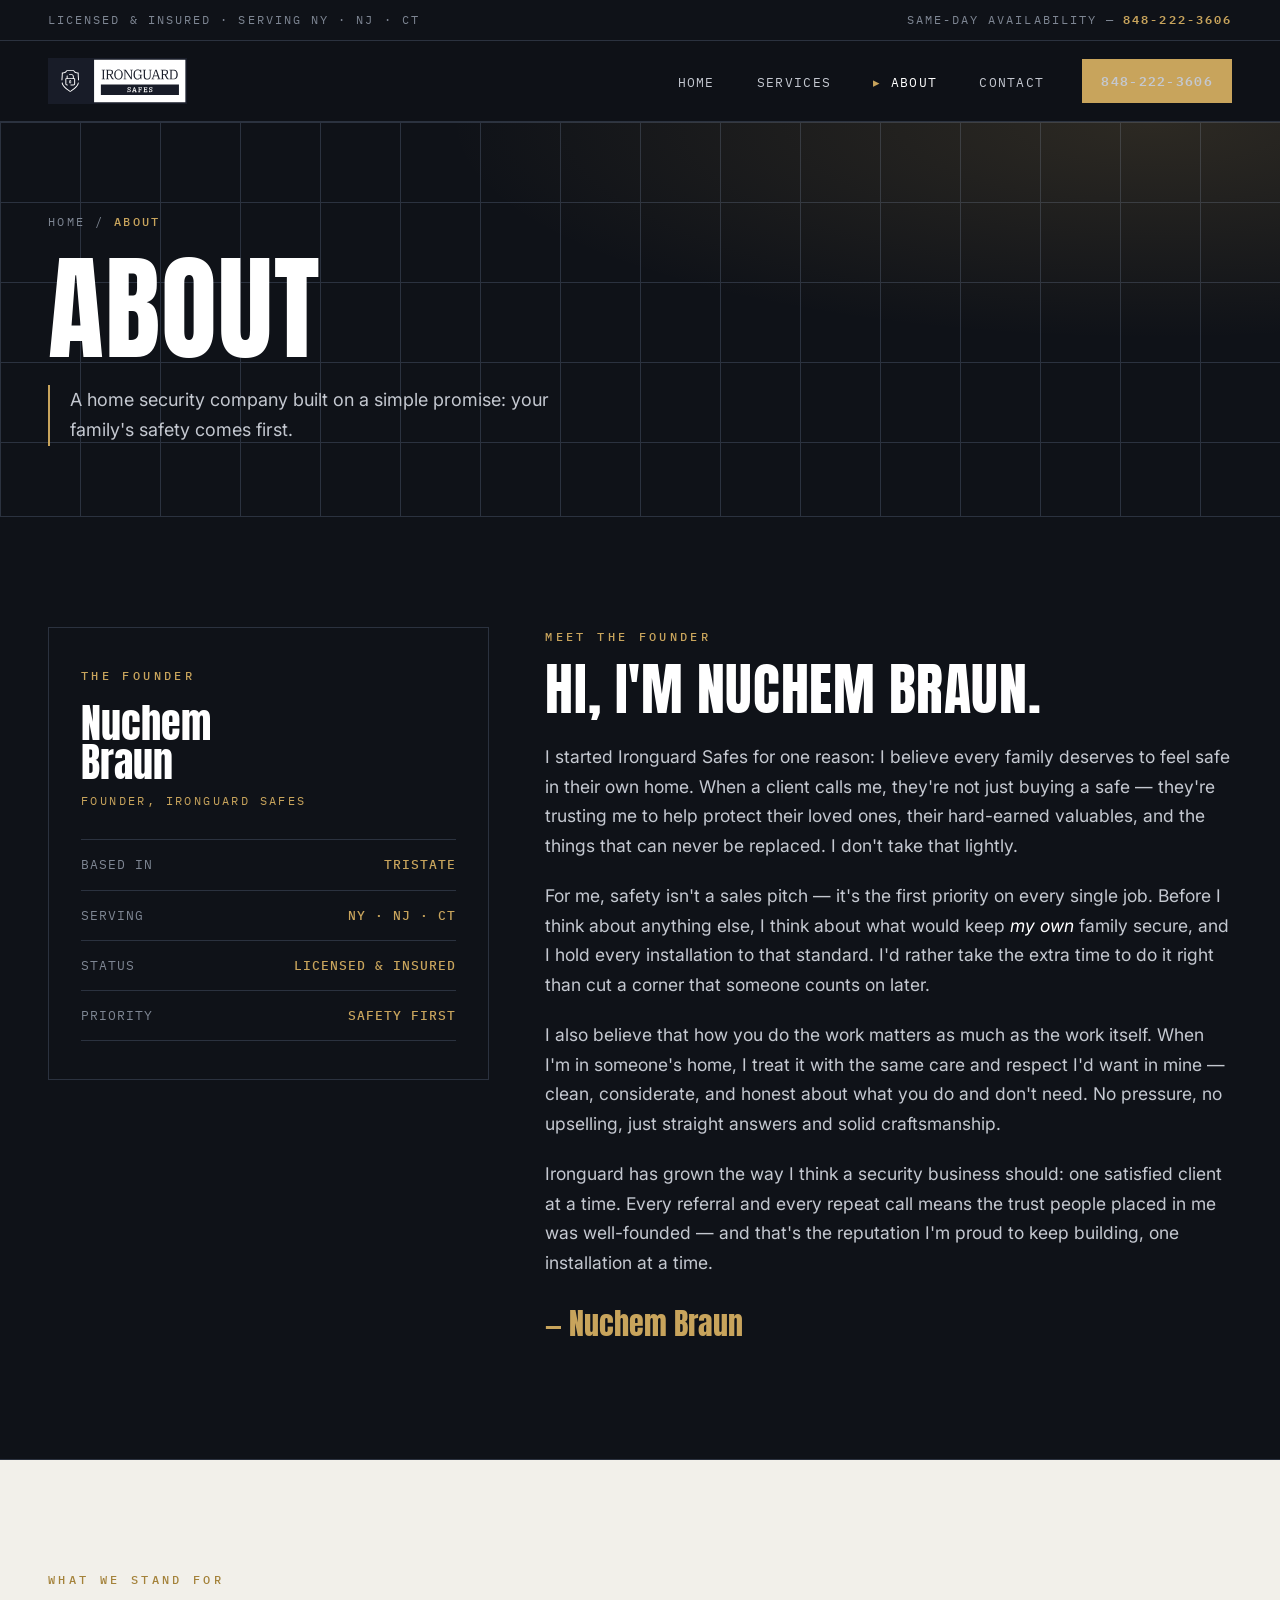
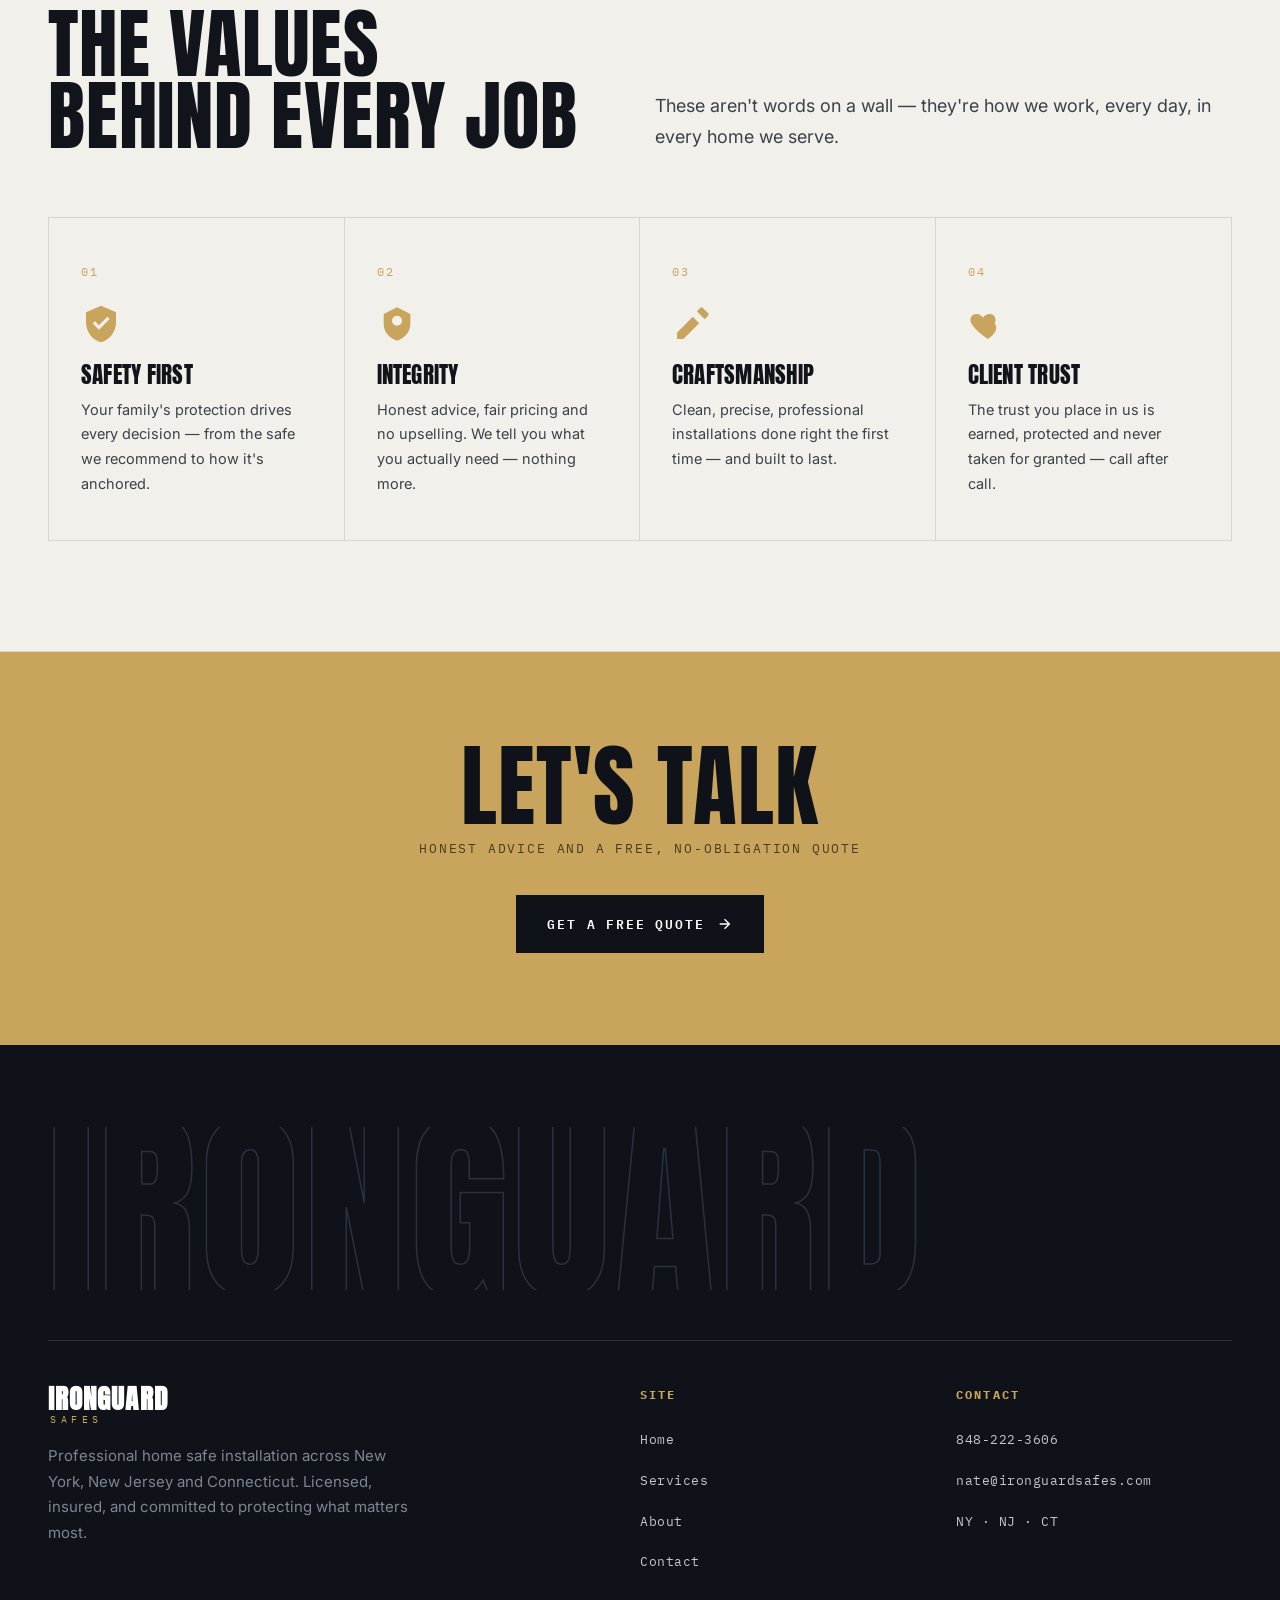
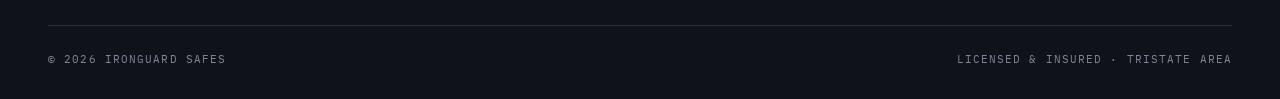
==== about.html @ 3b28a691 "Bold industrial redesign + real logo from PDF - All-new bold/industrial design system: Anton condens" ====
<!DOCTYPE html>
<html lang="en">
<head>
  <meta charset="UTF-8" />
  <meta name="viewport" content="width=device-width, initial-scale=1.0" />
  <title>About — Ironguard Safes | Founded by Nuchem Braun</title>
  <meta name="description" content="Meet Nuchem Braun, founder of Ironguard Safes. Built on safety, integrity, craftsmanship and client trust — protecting tristate-area homes one installation at a time." />
  <link rel="icon" type="image/svg+xml" href="assets/images/favicon.svg" />
  <link rel="preconnect" href="https://fonts.googleapis.com" />
  <link rel="preconnect" href="https://fonts.gstatic.com" crossorigin />
  <link href="https://fonts.googleapis.com/css2?family=Anton&family=IBM+Plex+Mono:wght@400;500;600&family=Inter:wght@400;500;600;700&display=swap" rel="stylesheet" />
  <link rel="stylesheet" href="assets/css/style.css" />
</head>
<body>

  <div class="topbar">
    <div class="wrap topbar__inner">
      <span class="hide-sm">Licensed &amp; Insured · Serving NY · NJ · CT</span>
      <span>Same-Day Availability — <a href="tel:8482223606"><b>848-222-3606</b></a></span>
    </div>
  </div>

  <header class="nav" id="top">
    <div class="wrap nav__inner">
      <a href="index.html" class="nav__logo" aria-label="Ironguard Safes home"><img src="assets/images/logo.svg" alt="Ironguard Safes" /></a>
      <nav>
        <ul class="nav__menu" id="navMenu">
          <li><a href="index.html">Home</a></li>
          <li><a href="services.html">Services</a></li>
          <li><a href="about.html" class="active">About</a></li>
          <li><a href="contact.html">Contact</a></li>
          <li class="nav__phone"><a href="tel:8482223606" class="btn btn--gold">848-222-3606</a></li>
        </ul>
      </nav>
      <button class="nav__toggle" id="navToggle" aria-label="Toggle menu" aria-expanded="false" aria-controls="navMenu"><span></span><span></span><span></span></button>
    </div>
  </header>

  <section class="banner">
    <div class="wrap banner__inner">
      <div class="crumbs"><a href="index.html">Home</a> / <b>About</b></div>
      <h1>About</h1>
      <p>A home security company built on a simple promise: your family's safety comes first.</p>
    </div>
  </section>

  <section class="sec">
    <div class="wrap bio">
      <aside class="bio__side reveal">
        <span class="label">The Founder</span>
        <div class="name">Nuchem<br>Braun</div>
        <div class="role">Founder, Ironguard Safes</div>
        <ul>
          <li>Based In <b>Tristate</b></li>
          <li>Serving <b>NY · NJ · CT</b></li>
          <li>Status <b>Licensed &amp; Insured</b></li>
          <li>Priority <b>Safety First</b></li>
        </ul>
      </aside>
      <div class="bio__body reveal">
        <span class="label" style="display:block;margin-bottom:16px;">Meet The Founder</span>
        <h2>Hi, I'm Nuchem Braun.</h2>
        <p>I started Ironguard Safes for one reason: I believe every family deserves to feel safe in their own home. When a client calls me, they're not just buying a safe — they're trusting me to help protect their loved ones, their hard-earned valuables, and the things that can never be replaced. I don't take that lightly.</p>
        <p>For me, safety isn't a sales pitch — it's the first priority on every single job. Before I think about anything else, I think about what would keep <em>my own</em> family secure, and I hold every installation to that standard. I'd rather take the extra time to do it right than cut a corner that someone counts on later.</p>
        <p>I also believe that how you do the work matters as much as the work itself. When I'm in someone's home, I treat it with the same care and respect I'd want in mine — clean, considerate, and honest about what you do and don't need. No pressure, no upselling, just straight answers and solid craftsmanship.</p>
        <p>Ironguard has grown the way I think a security business should: one satisfied client at a time. Every referral and every repeat call means the trust people placed in me was well-founded — and that's the reputation I'm proud to keep building, one installation at a time.</p>
        <div class="bio__sign">— Nuchem Braun</div>
      </div>
    </div>
  </section>

  <section class="sec sec--light">
    <div class="wrap">
      <div class="sec__head reveal">
        <div>
          <span class="label">What We Stand For</span>
          <h2 class="sec__title">The Values<br>Behind Every Job</h2>
        </div>
        <p class="sec__intro">These aren't words on a wall — they're how we work, every day, in every home we serve.</p>
      </div>
      <div class="grid4 reveal">
        <div class="cell">
          <div class="cell__n">01</div>
          <div class="cell__ic"><svg viewBox="0 0 24 24"><path d="M12 1 3 5v6c0 5.5 3.8 10.7 9 12 5.2-1.3 9-6.5 9-12V5l-9-4zm-1.2 14.5L7 11.7l1.4-1.4 2.4 2.4 5-5L17.2 9l-6.4 6.5z"/></svg></div>
          <h3>Safety First</h3>
          <p>Your family's protection drives every decision — from the safe we recommend to how it's anchored.</p>
        </div>
        <div class="cell">
          <div class="cell__n">02</div>
          <div class="cell__ic"><svg viewBox="0 0 24 24"><path d="M12 2 4 6v6c0 4.5 3.2 8.5 8 10 4.8-1.5 8-5.5 8-10V6l-8-4zm0 5a3 3 0 1 1 0 6 3 3 0 0 1 0-6z"/></svg></div>
          <h3>Integrity</h3>
          <p>Honest advice, fair pricing and no upselling. We tell you what you actually need — nothing more.</p>
        </div>
        <div class="cell">
          <div class="cell__n">03</div>
          <div class="cell__ic"><svg viewBox="0 0 24 24"><path d="M21.7 5.6 18.4 2.3a1 1 0 0 0-1.4 0l-2.1 2.1 4.7 4.7 2.1-2.1a1 1 0 0 0 0-1.4zM3 17.2V21h3.8L16.3 11.5 12.5 7.7 3 17.2z"/></svg></div>
          <h3>Craftsmanship</h3>
          <p>Clean, precise, professional installations done right the first time — and built to last.</p>
        </div>
        <div class="cell">
          <div class="cell__n">04</div>
          <div class="cell__ic"><svg viewBox="0 0 24 24"><path d="M12 21s-7.5-4.6-10-9.4C.7 8.9 2 6 5 6c1.9 0 3.3 1.1 4 2.2C9.7 7.1 11.1 6 13 6c3 0 4.3 2.9 3 5.6C19.5 16.4 12 21 12 21z"/></svg></div>
          <h3>Client Trust</h3>
          <p>The trust you place in us is earned, protected and never taken for granted — call after call.</p>
        </div>
      </div>
    </div>
  </section>

  <section class="cta">
    <div class="wrap">
      <h2>Let's Talk</h2>
      <p>Honest advice and a free, no-obligation quote</p>
      <a href="contact.html#contact" class="btn btn--dark">Get a Free Quote <svg viewBox="0 0 24 24"><path fill="currentColor" d="M4 11v2h12l-5.5 5.5L12 20l8-8-8-8-1.5 1.5L16 11z"/></svg></a>
    </div>
  </section>

  <footer class="footer">
    <div class="wrap">
      <div class="footer__big" aria-hidden="true">IRONGUARD</div>
      <div class="footer__grid">
        <div class="footer__about">
          <span class="wordmark"><b>IRONGUARD</b><span>SAFES</span></span>
          Professional home safe installation across New York, New Jersey and Connecticut. Licensed, insured, and committed to protecting what matters most.
        </div>
        <div>
          <h4>Site</h4>
          <ul>
            <li><a href="index.html">Home</a></li>
            <li><a href="services.html">Services</a></li>
            <li><a href="about.html">About</a></li>
            <li><a href="contact.html">Contact</a></li>
          </ul>
        </div>
        <div>
          <h4>Contact</h4>
          <ul>
            <li><a href="tel:8482223606">848-222-3606</a></li>
            <li><a href="mailto:nate@ironguardsafes.com">nate@ironguardsafes.com</a></li>
            <li><a href="contact.html">NY · NJ · CT</a></li>
          </ul>
        </div>
      </div>
      <div class="footer__bottom">
        <span>&copy; <span id="year">2026</span> Ironguard Safes</span>
        <span>Licensed &amp; Insured · Tristate Area</span>
      </div>
    </div>
  </footer>

  <script src="assets/js/main.js"></script>
</body>
</html>
---- assets/css/style.css ----
/* ===========================================================
   IRONGUARD SAFES — Bold Industrial Design System
   Steel-dark base · oversized condensed type · gridlines · gold
   =========================================================== */

:root {
  --ink:        #0f1218;   /* near-black steel */
  --steel:      #161b24;
  --steel-2:    #1c222d;
  --line:       #2b323f;    /* gridlines on dark */
  --line-lt:    #d9d6cc;    /* gridlines on light */
  --paper:      #f2f0ea;    /* warm off-white */
  --paper-2:    #e9e6dd;
  --gold:       #c8a45c;
  --gold-2:     #ddb96f;
  --gold-deep:  #a4823a;
  --txt-dark:   #11141a;
  --txt-body:   #c4c8d0;    /* body text on dark */
  --txt-mut:    #7e8693;
  --txt-onlt:   #3c4049;    /* body on light */
  --white:      #ffffff;
  --wrap:       1240px;
  --ease:       cubic-bezier(.4,0,.2,1);
  --mono:       "IBM Plex Mono", ui-monospace, "SFMono-Regular", Menlo, monospace;
  --disp:       "Anton", "Oswald", Impact, sans-serif;
  --sans:       "Inter", system-ui, "Helvetica Neue", Arial, sans-serif;
}

* , *::before, *::after { box-sizing: border-box; margin: 0; padding: 0; }
html { scroll-behavior: smooth; scroll-padding-top: 120px; -webkit-text-size-adjust: 100%; }
body {
  font-family: var(--sans); background: var(--ink); color: var(--txt-body);
  font-size: 17px; line-height: 1.7; -webkit-font-smoothing: antialiased;
}
img { max-width: 100%; display: block; }
a { color: inherit; text-decoration: none; }

.wrap { width: 100%; max-width: var(--wrap); margin: 0 auto; padding: 0 28px; }

h1,h2,h3 { font-family: var(--disp); font-weight: 400; line-height: .94; letter-spacing: .01em; text-transform: uppercase; color: #fff; }

/* mono label */
.label {
  font-family: var(--mono); font-size: 12px; letter-spacing: .28em; text-transform: uppercase;
  color: var(--gold); font-weight: 500;
}

/* ---------- Buttons ---------- */
.btn {
  display: inline-flex; align-items: center; gap: 12px;
  font-family: var(--mono); font-weight: 600; font-size: 13px; letter-spacing: .14em; text-transform: uppercase;
  padding: 17px 30px; border: 1.5px solid transparent; cursor: pointer; transition: all .2s var(--ease);
}
.btn svg { width: 16px; height: 16px; transition: transform .2s var(--ease); }
.btn:hover svg { transform: translateX(4px); }
.btn--gold { background: var(--gold); color: var(--ink); }
.btn--gold:hover { background: #fff; }
.btn--ghost { background: transparent; color: #fff; border-color: var(--line); }
.btn--ghost:hover { border-color: var(--gold); color: var(--gold); }
.btn--dark { background: var(--ink); color: #fff; }
.btn--dark:hover { background: var(--gold); color: var(--ink); }
.btn--dark:hover svg { transform: translateX(4px); }

/* ===========================================================
   Top utility strip + Nav
   =========================================================== */
.topbar {
  background: var(--ink); border-bottom: 1px solid var(--line);
  font-family: var(--mono); font-size: 11.5px; letter-spacing: .18em; text-transform: uppercase; color: var(--txt-mut);
}
.topbar__inner { display: flex; justify-content: space-between; align-items: center; height: 40px; gap: 20px; }
.topbar__inner span { display: inline-flex; align-items: center; gap: 8px; }
.topbar b { color: var(--gold); font-weight: 600; }
.topbar a:hover { color: #fff; }
.topbar .hide-sm { white-space: nowrap; overflow: hidden; }

.nav { position: sticky; top: 0; z-index: 1000; background: rgba(15,18,24,.92); backdrop-filter: blur(10px); border-bottom: 1px solid var(--line); }
.nav__inner { display: flex; align-items: center; justify-content: space-between; height: 80px; }
.nav__logo { display: flex; align-items: center; gap: 14px; }
.nav__logo img { height: 46px; width: auto; }
/* interim text wordmark */
.wordmark { display: flex; flex-direction: column; line-height: 1; }
.wordmark b { font-family: var(--disp); font-size: 27px; letter-spacing: .04em; color: #fff; }
.wordmark span { font-family: var(--mono); font-size: 10px; letter-spacing: .46em; color: var(--gold); margin-top: 3px; padding-left: 2px; }

.nav__menu { display: flex; align-items: center; gap: 6px; list-style: none; }
.nav__menu a {
  font-family: var(--mono); font-size: 13px; letter-spacing: .1em; text-transform: uppercase; color: var(--txt-body);
  padding: 10px 18px; transition: color .2s var(--ease); position: relative;
}
.nav__menu a:hover, .nav__menu a.active { color: #fff; }
.nav__menu a.active::before { content: "▸ "; color: var(--gold); }
.nav__phone { margin-left: 14px; }

.nav__toggle { display: none; flex-direction: column; gap: 5px; background: none; border: 0; cursor: pointer; padding: 8px; }
.nav__toggle span { width: 26px; height: 2px; background: #fff; transition: transform .3s var(--ease), opacity .3s var(--ease); }
.nav__toggle.open span:nth-child(1) { transform: translateY(7px) rotate(45deg); }
.nav__toggle.open span:nth-child(2) { opacity: 0; }
.nav__toggle.open span:nth-child(3) { transform: translateY(-7px) rotate(-45deg); }

/* ===========================================================
   Hero
   =========================================================== */
.hero {
  position: relative; background: var(--ink); overflow: hidden;
  border-bottom: 1px solid var(--line);
  background-image:
    linear-gradient(var(--line) 1px, transparent 1px),
    linear-gradient(90deg, var(--line) 1px, transparent 1px);
  background-size: 100% 88px, 88px 100%;
  background-position: center;
}
.hero::before {
  content: ""; position: absolute; inset: 0;
  background: radial-gradient(120% 90% at 80% -10%, rgba(200,164,92,.16), transparent 55%),
              linear-gradient(180deg, rgba(15,18,24,.4), var(--ink) 92%);
  pointer-events: none;
}
.hero__inner { position: relative; z-index: 2; padding: 96px 0 88px; }
.hero__index { font-family: var(--mono); font-size: 12px; letter-spacing: .3em; color: var(--gold); text-transform: uppercase; margin-bottom: 28px; display: flex; align-items: center; gap: 14px; }
.hero__index::before { content: ""; width: 46px; height: 1px; background: var(--gold); }
.hero h1 { font-size: clamp(52px, 11vw, 168px); color: #fff; max-width: 14ch; }
.hero h1 em { font-style: normal; color: var(--gold); -webkit-text-stroke: 0; }
.hero h1 .out { color: transparent; -webkit-text-stroke: 1.6px var(--gold); }
.hero__lead { max-width: 540px; font-size: 19px; color: var(--txt-body); margin: 32px 0 40px; padding-left: 20px; border-left: 2px solid var(--gold); }
.hero__actions { display: flex; flex-wrap: wrap; gap: 16px; }
.hero__meta { display: flex; flex-wrap: wrap; gap: 0; margin-top: 64px; border-top: 1px solid var(--line); }
.hero__meta div { flex: 1; min-width: 150px; padding: 22px 24px 0 0; }
.hero__meta dt { font-family: var(--disp); font-size: 34px; color: var(--gold); }
.hero__meta dd { font-family: var(--mono); font-size: 11.5px; letter-spacing: .16em; text-transform: uppercase; color: var(--txt-mut); margin-top: 6px; }

/* ===========================================================
   Marquee strip
   =========================================================== */
.marquee { background: var(--gold); color: var(--ink); overflow: hidden; border-block: 2px solid var(--ink); }
.marquee__track { display: flex; gap: 0; white-space: nowrap; animation: scroll 28s linear infinite; }
.marquee__track span { font-family: var(--disp); font-size: 22px; text-transform: uppercase; padding: 13px 28px; display: inline-flex; align-items: center; gap: 28px; }
.marquee__track span::after { content: "✦"; font-size: 14px; }
@keyframes scroll { to { transform: translateX(-50%); } }

/* ===========================================================
   Section scaffolding
   =========================================================== */
.sec { padding: 110px 0; border-bottom: 1px solid var(--line); }
.sec--light { background: var(--paper); color: var(--txt-onlt); border-bottom-color: var(--line-lt); }
.sec--light h1, .sec--light h2, .sec--light h3 { color: var(--txt-dark); }
.sec--light .label { color: var(--gold-deep); }
.sec__head { display: grid; grid-template-columns: 1fr 1fr; gap: 30px; align-items: end; margin-bottom: 64px; }
.sec__head .label { display: block; margin-bottom: 18px; }
.sec__title { font-size: clamp(36px, 6vw, 78px); }
.sec__intro { font-size: 18px; color: var(--txt-body); }
.sec--light .sec__intro { color: var(--txt-onlt); }
@media (max-width: 800px){ .sec__head { grid-template-columns: 1fr; align-items: start; } }

/* ===========================================================
   Services — heavy list / ledger
   =========================================================== */
.ledger { border-top: 1px solid var(--line); }
.sec--light .ledger { border-top-color: var(--txt-dark); border-top-width: 2px; }
.row {
  display: grid; grid-template-columns: 120px 1.1fr 2fr 70px; align-items: center; gap: 24px;
  padding: 34px 16px; border-bottom: 1px solid var(--line); cursor: default;
  transition: background .25s var(--ease), color .25s var(--ease), padding .25s var(--ease);
}
.sec--light .row { border-bottom-color: var(--line-lt); }
.row__num { font-family: var(--mono); font-size: 14px; color: var(--gold); letter-spacing: .1em; }
.row__name { font-family: var(--disp); font-size: clamp(26px, 3.4vw, 40px); text-transform: uppercase; line-height: .96; }
.sec--light .row__name { color: var(--txt-dark); }
.row__desc { font-size: 15.5px; color: var(--txt-mut); }
.sec--light .row__desc { color: var(--txt-onlt); }
.row__go { justify-self: end; width: 44px; height: 44px; border: 1.5px solid var(--line); display: flex; align-items: center; justify-content: center; transition: all .25s var(--ease); }
.row__go svg { width: 18px; height: 18px; fill: var(--gold); transition: transform .25s var(--ease); }
.sec--light .row__go { border-color: var(--line-lt); }
.row:hover { background: var(--gold); color: var(--ink); padding-left: 28px; padding-right: 28px; }
.row:hover .row__num, .row:hover .row__desc, .row:hover .row__name { color: var(--ink); }
.row:hover .row__go { border-color: var(--ink); background: var(--ink); }
.row:hover .row__go svg { fill: var(--gold); transform: translateX(3px); }
@media (max-width: 820px){
  .row { grid-template-columns: 70px 1fr; gap: 6px 18px; }
  .row__desc { grid-column: 2; }
  .row__go { display: none; }
}

/* ===========================================================
   Feature band (why us)
   =========================================================== */
.grid4 { display: grid; grid-template-columns: repeat(4, 1fr); border: 1px solid var(--line); }
.sec--light .grid4 { border-color: var(--line-lt); }
.cell { padding: 44px 32px; border-right: 1px solid var(--line); position: relative; transition: background .25s var(--ease); }
.sec--light .cell { border-right-color: var(--line-lt); }
.grid4 .cell:last-child { border-right: 0; }
.cell:hover { background: var(--steel); }
.sec--light .cell:hover { background: var(--paper-2); }
.cell__n { font-family: var(--mono); font-size: 12px; color: var(--gold); letter-spacing: .2em; }
.cell__ic { width: 40px; height: 40px; margin: 22px 0 20px; }
.cell__ic svg { width: 100%; height: 100%; fill: var(--gold); }
.cell h3 { font-size: 23px; margin-bottom: 12px; }
.sec--light .cell h3 { color: var(--txt-dark); }
.cell p { font-size: 14.5px; color: var(--txt-mut); }
.sec--light .cell p { color: var(--txt-onlt); }
@media (max-width: 900px){ .grid4 { grid-template-columns: 1fr 1fr; } .cell:nth-child(2){ border-right:0; } .cell { border-bottom: 1px solid var(--line); } }
@media (max-width: 560px){ .grid4 { grid-template-columns: 1fr; } .cell { border-right: 0; } }

/* ===========================================================
   Process (how it works)
   =========================================================== */
.steps { display: grid; grid-template-columns: repeat(3, 1fr); gap: 0; border-top: 2px solid var(--gold); }
.step { padding: 40px 30px 44px; border-right: 1px solid var(--line); }
.sec--light .step { border-right-color: var(--line-lt); }
.steps .step:last-child { border-right: 0; }
.step__n { font-family: var(--disp); font-size: 84px; color: transparent; -webkit-text-stroke: 1.5px var(--gold); line-height: 1; }
.step h3 { font-size: 26px; margin: 14px 0 12px; }
.sec--light .step h3 { color: var(--txt-dark); }
.step p { font-size: 15px; color: var(--txt-mut); }
.sec--light .step p { color: var(--txt-onlt); }
@media (max-width: 800px){ .steps { grid-template-columns: 1fr; } .step { border-right: 0; border-bottom: 1px solid var(--line); } }

/* ===========================================================
   CTA block
   =========================================================== */
.cta { background: var(--gold); color: var(--ink); text-align: center; padding: 92px 0; border-bottom: 2px solid var(--ink); }
.cta h2 { color: var(--ink); font-size: clamp(38px, 7vw, 92px); margin-bottom: 10px; }
.cta p { font-family: var(--mono); font-size: 13px; letter-spacing: .14em; text-transform: uppercase; color: #4a3c1c; margin-bottom: 34px; }

/* ===========================================================
   Banner (interior pages)
   =========================================================== */
.banner {
  background: var(--ink); border-bottom: 1px solid var(--line); padding: 90px 0 70px; position: relative; overflow: hidden;
  background-image: linear-gradient(var(--line) 1px, transparent 1px), linear-gradient(90deg, var(--line) 1px, transparent 1px);
  background-size: 100% 80px, 80px 100%;
}
.banner::before { content: ""; position: absolute; inset: 0; background: radial-gradient(100% 100% at 90% 0, rgba(200,164,92,.16), transparent 55%); }
.banner__inner { position: relative; z-index: 2; }
.crumbs { font-family: var(--mono); font-size: 12px; letter-spacing: .2em; text-transform: uppercase; color: var(--txt-mut); margin-bottom: 22px; }
.crumbs a:hover { color: var(--gold); }
.crumbs b { color: var(--gold); font-weight: 500; }
.banner h1 { font-size: clamp(46px, 9vw, 120px); color: #fff; }
.banner p { max-width: 560px; margin-top: 22px; font-size: 18px; color: var(--txt-body); padding-left: 20px; border-left: 2px solid var(--gold); }

/* ===========================================================
   Services detail (services page)
   =========================================================== */
.svc { display: grid; grid-template-columns: 160px 1fr; gap: 30px; padding: 50px 0; border-bottom: 1px solid var(--line); }
.svc__id { font-family: var(--disp); font-size: 64px; color: transparent; -webkit-text-stroke: 1.4px var(--gold); line-height: .9; }
.svc__id small { display: block; font-family: var(--mono); font-size: 11px; letter-spacing: .2em; color: var(--gold); -webkit-text-stroke: 0; margin-top: 12px; }
.svc h3 { font-size: clamp(30px, 4vw, 48px); margin-bottom: 16px; }
.svc p { font-size: 16.5px; color: var(--txt-body); max-width: 760px; margin-bottom: 22px; }
.svc ul { list-style: none; display: grid; grid-template-columns: 1fr 1fr; gap: 12px 30px; max-width: 760px; }
.svc li { font-family: var(--mono); font-size: 13px; letter-spacing: .04em; text-transform: uppercase; color: var(--txt-body); display: flex; gap: 12px; align-items: baseline; }
.svc li::before { content: "—"; color: var(--gold); }
@media (max-width: 720px){ .svc { grid-template-columns: 1fr; gap: 16px; } .svc ul { grid-template-columns: 1fr; } }

/* ===========================================================
   About
   =========================================================== */
.bio { display: grid; grid-template-columns: 0.9fr 1.4fr; gap: 56px; }
.bio__side { border: 1px solid var(--line); padding: 38px 32px; align-self: start; position: sticky; top: 120px; }
.bio__side .label { display: block; margin-bottom: 18px; }
.bio__side .name { font-family: var(--disp); font-size: 40px; color: #fff; line-height: .96; }
.bio__side .role { font-family: var(--mono); font-size: 12px; letter-spacing: .2em; text-transform: uppercase; color: var(--gold); margin-top: 10px; }
.bio__side ul { list-style: none; margin-top: 28px; border-top: 1px solid var(--line); }
.bio__side li { font-family: var(--mono); font-size: 12.5px; letter-spacing: .08em; text-transform: uppercase; color: var(--txt-mut); padding: 14px 0; border-bottom: 1px solid var(--line); display: flex; justify-content: space-between; gap: 12px; }
.bio__side li b { color: var(--gold); font-weight: 500; }
.bio__body h2 { font-size: clamp(30px, 4.4vw, 56px); margin-bottom: 26px; }
.bio__body p { font-size: 17.5px; color: var(--txt-body); margin-bottom: 20px; }
.bio__body em { color: #fff; font-style: italic; }
.bio__sign { font-family: var(--disp); font-size: 30px; color: var(--gold); margin-top: 10px; }
@media (max-width: 860px){ .bio { grid-template-columns: 1fr; gap: 36px; } .bio__side { position: static; } }

/* ===========================================================
   Contact
   =========================================================== */
.contact { display: grid; grid-template-columns: 1.1fr .9fr; gap: 0; border: 1px solid var(--line); }
.contact__form { padding: 48px; border-right: 1px solid var(--line); }
.contact__aside { padding: 48px; background: var(--steel); }
.field { margin-bottom: 22px; }
.field label { display: block; font-family: var(--mono); font-size: 11px; letter-spacing: .18em; text-transform: uppercase; color: var(--gold); margin-bottom: 10px; }
.field input, .field textarea {
  width: 100%; font-family: var(--sans); font-size: 16px; color: #fff; background: var(--ink);
  border: 1px solid var(--line); padding: 15px 16px; transition: border-color .2s var(--ease);
}
.field input::placeholder, .field textarea::placeholder { color: #565e6b; }
.field input:focus, .field textarea:focus { outline: none; border-color: var(--gold); }
.field textarea { resize: vertical; min-height: 140px; }
.contact__form .btn { width: 100%; justify-content: center; }
.form-note { font-family: var(--mono); font-size: 11px; letter-spacing: .08em; color: var(--txt-mut); margin-top: 14px; text-transform: uppercase; }
.form-msg { display: none; padding: 14px 16px; font-family: var(--mono); font-size: 13px; letter-spacing: .04em; margin-bottom: 20px; }
.form-msg.show { display: block; }
.form-ok { border: 1px solid #3c6e4a; color: #7fd396; background: rgba(60,110,74,.12); }
.form-err { border: 1px solid #8a3b3b; color: #e08b8b; background: rgba(138,59,59,.12); }
.hp { position: absolute; left: -9999px; width: 1px; height: 1px; overflow: hidden; }

.cinfo { display: grid; gap: 0; }
.cinfo__item { padding: 22px 0; border-bottom: 1px solid var(--line); }
.cinfo__item:first-child { padding-top: 0; }
.cinfo__item:last-child { border-bottom: 0; padding-bottom: 0; }
.cinfo__k { font-family: var(--mono); font-size: 11px; letter-spacing: .2em; text-transform: uppercase; color: var(--txt-mut); margin-bottom: 8px; }
.cinfo__v { font-family: var(--disp); font-size: 26px; color: #fff; text-transform: uppercase; }
a.cinfo__v:hover { color: var(--gold); }
.cinfo__v--sm { font-size: 20px; letter-spacing: .01em; }
.tags { display: flex; flex-wrap: wrap; gap: 8px; margin-top: 14px; }
.tags span { font-family: var(--mono); font-size: 11px; letter-spacing: .12em; text-transform: uppercase; color: var(--gold); border: 1px solid var(--line); padding: 7px 13px; }
@media (max-width: 820px){ .contact { grid-template-columns: 1fr; } .contact__form { border-right: 0; border-bottom: 1px solid var(--line); } .contact__form, .contact__aside { padding: 32px; } }

/* ===========================================================
   Footer
   =========================================================== */
.footer { background: var(--ink); padding: 80px 0 30px; }
.footer__big { font-family: var(--disp); font-size: clamp(60px, 16vw, 220px); color: transparent; -webkit-text-stroke: 1.5px var(--line); line-height: .8; letter-spacing: .02em; margin-bottom: 50px; overflow: hidden; }
.footer__grid { display: grid; grid-template-columns: 2fr 1fr 1fr; gap: 40px; border-top: 1px solid var(--line); padding-top: 44px; }
.footer__about { max-width: 360px; font-size: 15px; color: var(--txt-mut); }
.footer__about .wordmark { margin-bottom: 18px; }
.footer h4 { font-family: var(--mono); font-size: 12px; letter-spacing: .18em; text-transform: uppercase; color: var(--gold); margin-bottom: 18px; }
.footer ul { list-style: none; display: grid; gap: 12px; }
.footer a { font-family: var(--mono); font-size: 13px; letter-spacing: .04em; color: var(--txt-body); }
.footer a:hover { color: var(--gold); }
.footer__bottom { display: flex; justify-content: space-between; flex-wrap: wrap; gap: 10px; margin-top: 50px; padding-top: 24px; border-top: 1px solid var(--line); font-family: var(--mono); font-size: 11px; letter-spacing: .1em; text-transform: uppercase; color: var(--txt-mut); }
@media (max-width: 760px){ .footer__grid { grid-template-columns: 1fr; gap: 32px; } }

/* ---------- Reveal ---------- */
.reveal { opacity: 0; transform: translateY(30px); transition: opacity .7s var(--ease), transform .7s var(--ease); }
.reveal.in { opacity: 1; transform: none; }
@media (prefers-reduced-motion: reduce){ html { scroll-behavior: auto; } .reveal { opacity: 1; transform: none; transition: none; } .marquee__track { animation: none; } }

/* ===========================================================
   Responsive nav
   =========================================================== */
@media (max-width: 880px){
  .sec { padding: 72px 0; }
  .topbar .hide-sm { display: none; }
  .nav__toggle { display: flex; }
  .nav__menu {
    position: fixed; top: 120px; left: 0; right: 0; flex-direction: column; align-items: stretch; gap: 0;
    background: var(--steel); border-bottom: 1px solid var(--line); padding: 8px 0;
    transform: translateY(-130%); transition: transform .35s var(--ease);
  }
  .nav__menu.open { transform: translateY(0); }
  .nav__menu a { padding: 16px 28px; border-bottom: 1px solid var(--line); }
  .nav__phone { margin: 12px 28px; }
}
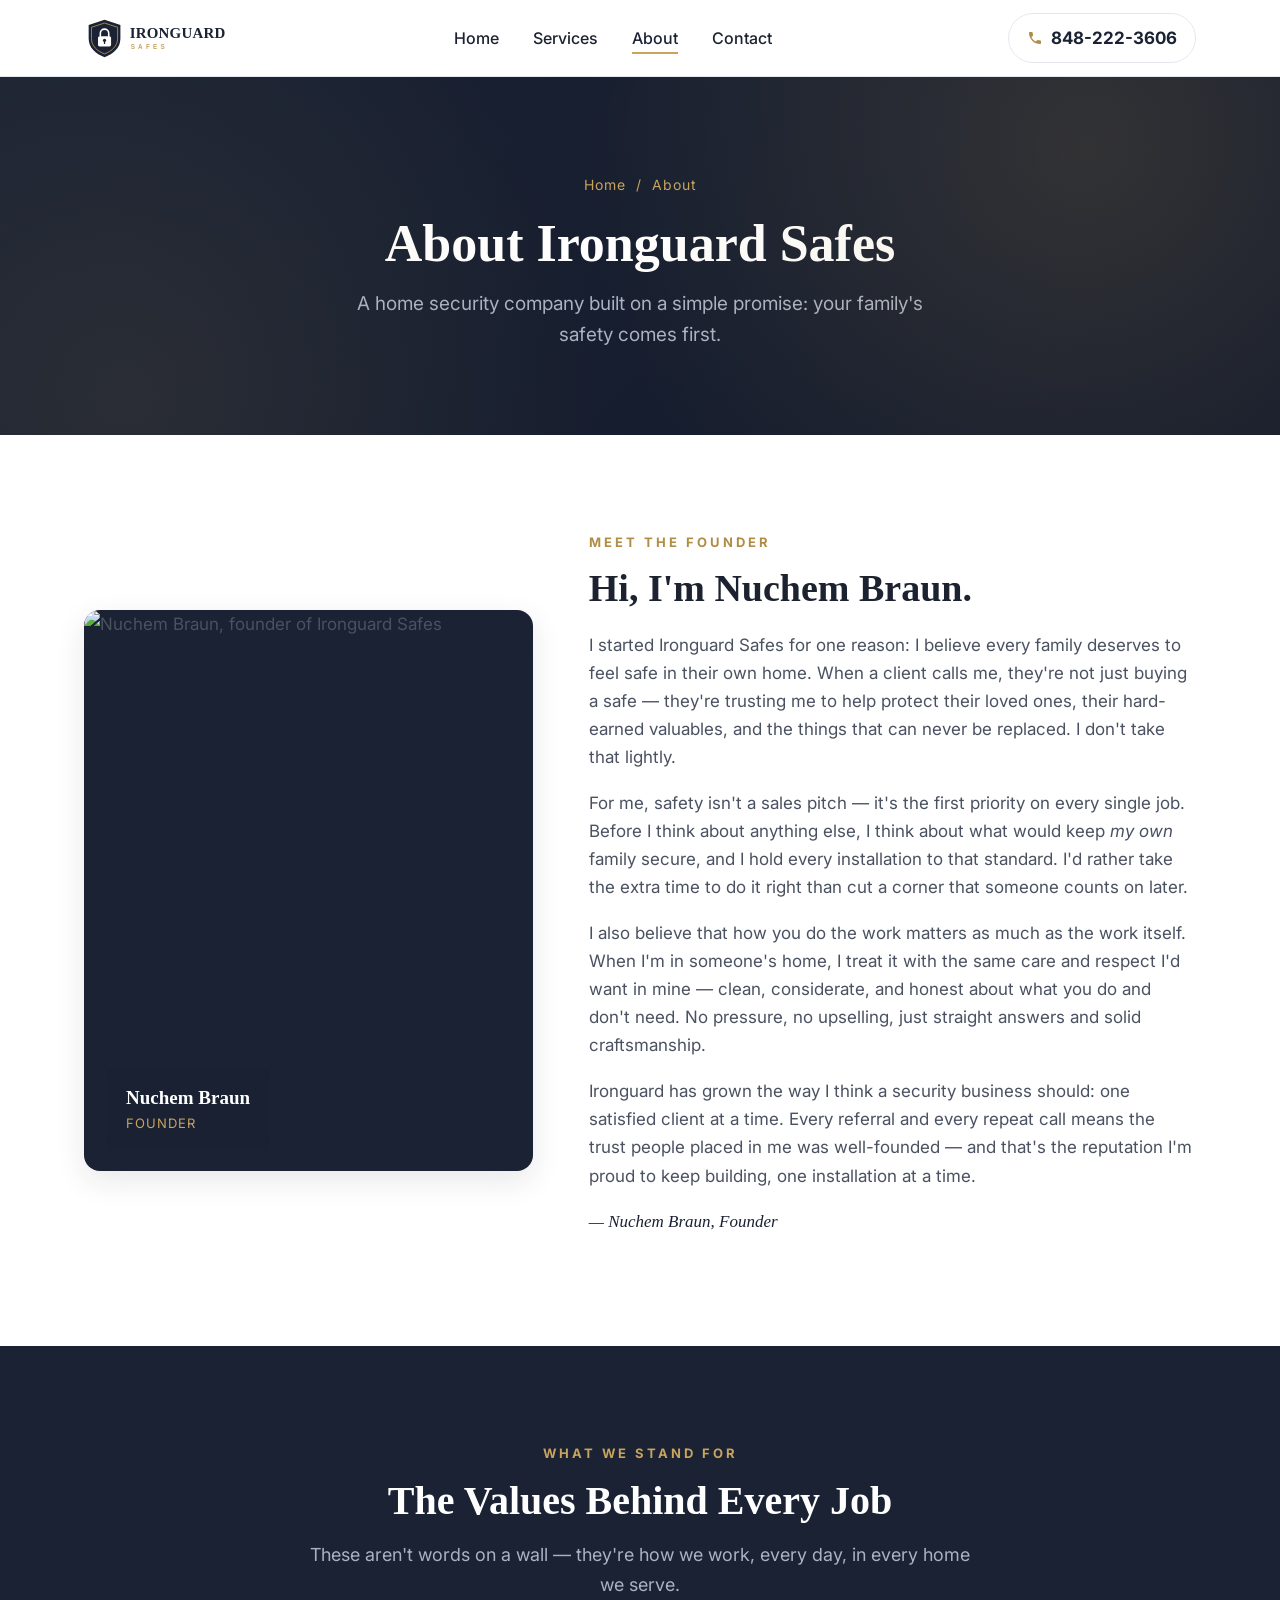
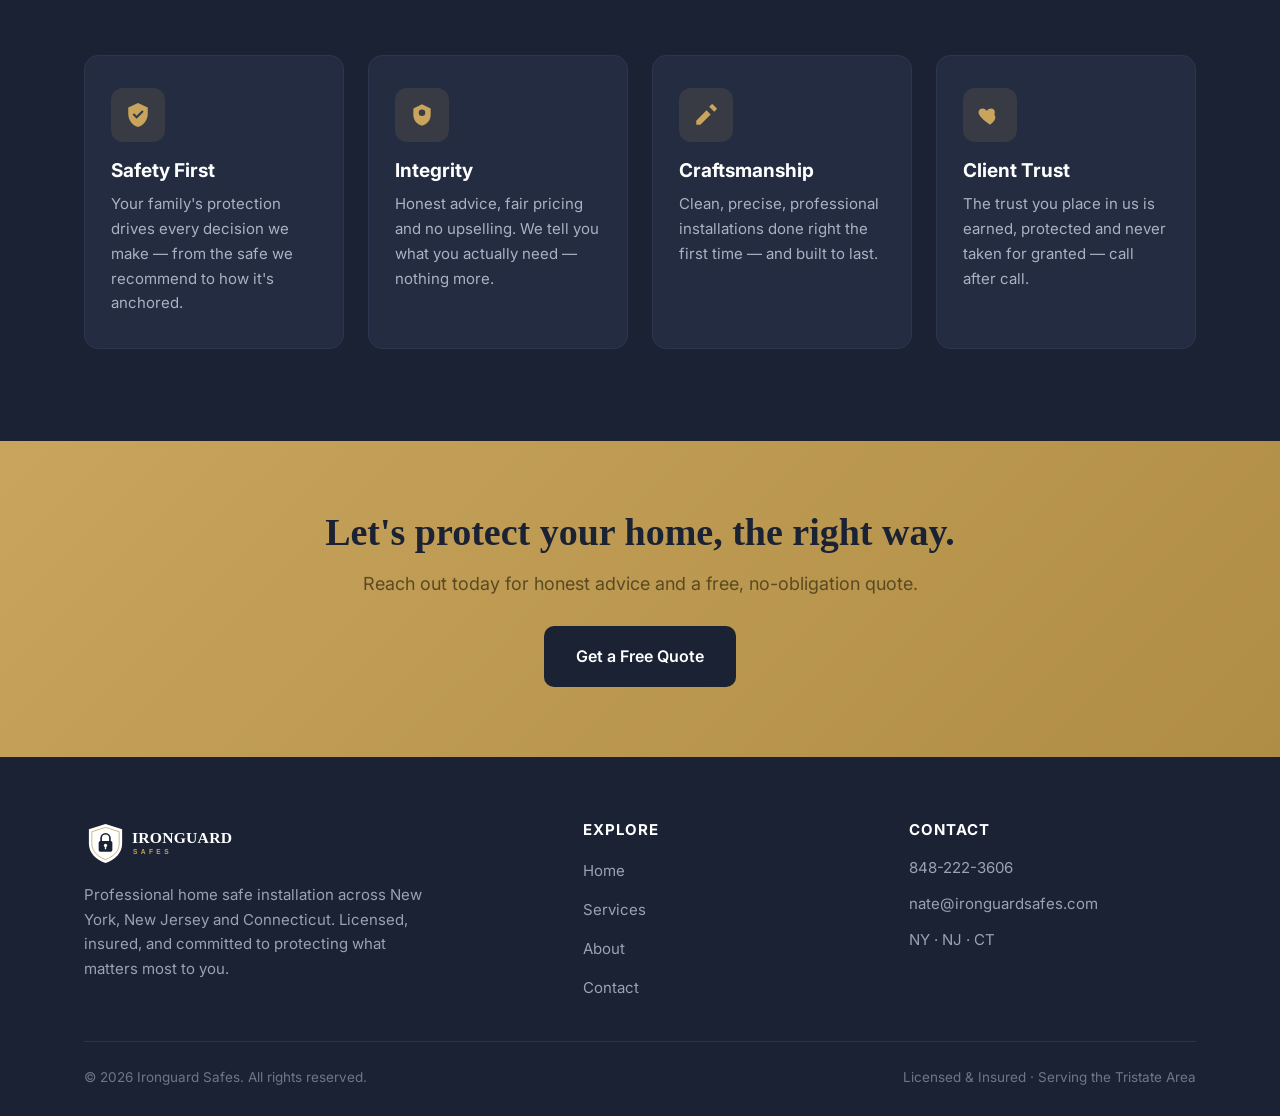
==== commit 760b249f: "Revert "Bold industrial redesign + real logo from PDF" This reverts commit 3b28a69114ad9b5de966c037b" ====
--- a/about.html
+++ b/about.html
@@ -3,103 +3,100 @@
 <head>
   <meta charset="UTF-8" />
   <meta name="viewport" content="width=device-width, initial-scale=1.0" />
-  <title>About — Ironguard Safes | Founded by Nuchem Braun</title>
+  <title>About Ironguard Safes — Founded by Nuchem Braun</title>
   <meta name="description" content="Meet Nuchem Braun, founder of Ironguard Safes. Built on safety, integrity, craftsmanship and client trust — protecting tristate-area homes one installation at a time." />
   <link rel="icon" type="image/svg+xml" href="assets/images/favicon.svg" />
   <link rel="preconnect" href="https://fonts.googleapis.com" />
   <link rel="preconnect" href="https://fonts.gstatic.com" crossorigin />
-  <link href="https://fonts.googleapis.com/css2?family=Anton&family=IBM+Plex+Mono:wght@400;500;600&family=Inter:wght@400;500;600;700&display=swap" rel="stylesheet" />
+  <link href="https://fonts.googleapis.com/css2?family=Inter:wght@400;500;600;700&display=swap" rel="stylesheet" />
   <link rel="stylesheet" href="assets/css/style.css" />
 </head>
 <body>
 
-  <div class="topbar">
-    <div class="wrap topbar__inner">
-      <span class="hide-sm">Licensed &amp; Insured · Serving NY · NJ · CT</span>
-      <span>Same-Day Availability — <a href="tel:8482223606"><b>848-222-3606</b></a></span>
-    </div>
-  </div>
-
+  <!-- ===== NAV ===== -->
   <header class="nav" id="top">
-    <div class="wrap nav__inner">
-      <a href="index.html" class="nav__logo" aria-label="Ironguard Safes home"><img src="assets/images/logo.svg" alt="Ironguard Safes" /></a>
+    <div class="container nav__inner">
+      <a href="index.html" class="nav__logo" aria-label="Ironguard Safes home">
+        <img src="assets/images/logo.svg" alt="Ironguard Safes" />
+      </a>
       <nav>
         <ul class="nav__menu" id="navMenu">
           <li><a href="index.html">Home</a></li>
           <li><a href="services.html">Services</a></li>
           <li><a href="about.html" class="active">About</a></li>
           <li><a href="contact.html">Contact</a></li>
-          <li class="nav__phone"><a href="tel:8482223606" class="btn btn--gold">848-222-3606</a></li>
+          <li><a href="tel:8482223606" class="nav__phone nav__phone-mobile">Call 848-222-3606</a></li>
         </ul>
       </nav>
-      <button class="nav__toggle" id="navToggle" aria-label="Toggle menu" aria-expanded="false" aria-controls="navMenu"><span></span><span></span><span></span></button>
+      <a href="tel:8482223606" class="nav__phone">
+        <svg width="16" height="16" viewBox="0 0 24 24"><path d="M6.6 10.8c1.4 2.8 3.8 5.1 6.6 6.6l2.2-2.2c.3-.3.7-.4 1-.2 1.1.4 2.3.6 3.6.6.6 0 1 .4 1 1V20c0 .6-.4 1-1 1C10.6 21 3 13.4 3 4c0-.6.4-1 1-1h3.5c.6 0 1 .4 1 1 0 1.2.2 2.4.6 3.6.1.4 0 .8-.3 1l-2.2 2.2z"/></svg>
+        848-222-3606
+      </a>
+      <button class="nav__toggle" id="navToggle" aria-label="Toggle menu" aria-expanded="false" aria-controls="navMenu">
+        <span></span><span></span><span></span>
+      </button>
     </div>
   </header>
 
+  <!-- ===== BANNER ===== -->
   <section class="banner">
-    <div class="wrap banner__inner">
-      <div class="crumbs"><a href="index.html">Home</a> / <b>About</b></div>
-      <h1>About</h1>
+    <div class="container">
+      <div class="crumbs"><a href="index.html">Home</a> &nbsp;/&nbsp; About</div>
+      <h1>About Ironguard Safes</h1>
       <p>A home security company built on a simple promise: your family's safety comes first.</p>
     </div>
   </section>
 
-  <section class="sec">
-    <div class="wrap bio">
-      <aside class="bio__side reveal">
-        <span class="label">The Founder</span>
-        <div class="name">Nuchem<br>Braun</div>
-        <div class="role">Founder, Ironguard Safes</div>
-        <ul>
-          <li>Based In <b>Tristate</b></li>
-          <li>Serving <b>NY · NJ · CT</b></li>
-          <li>Status <b>Licensed &amp; Insured</b></li>
-          <li>Priority <b>Safety First</b></li>
-        </ul>
-      </aside>
-      <div class="bio__body reveal">
-        <span class="label" style="display:block;margin-bottom:16px;">Meet The Founder</span>
-        <h2>Hi, I'm Nuchem Braun.</h2>
-        <p>I started Ironguard Safes for one reason: I believe every family deserves to feel safe in their own home. When a client calls me, they're not just buying a safe — they're trusting me to help protect their loved ones, their hard-earned valuables, and the things that can never be replaced. I don't take that lightly.</p>
-        <p>For me, safety isn't a sales pitch — it's the first priority on every single job. Before I think about anything else, I think about what would keep <em>my own</em> family secure, and I hold every installation to that standard. I'd rather take the extra time to do it right than cut a corner that someone counts on later.</p>
-        <p>I also believe that how you do the work matters as much as the work itself. When I'm in someone's home, I treat it with the same care and respect I'd want in mine — clean, considerate, and honest about what you do and don't need. No pressure, no upselling, just straight answers and solid craftsmanship.</p>
-        <p>Ironguard has grown the way I think a security business should: one satisfied client at a time. Every referral and every repeat call means the trust people placed in me was well-founded — and that's the reputation I'm proud to keep building, one installation at a time.</p>
-        <div class="bio__sign">— Nuchem Braun</div>
+  <!-- ===== BIO ===== -->
+  <section class="section">
+    <div class="container">
+      <div class="bio">
+        <div class="bio__photo reveal">
+          <img src="https://images.unsplash.com/photo-1507003211169-0a1dd7228f2d?auto=format&fit=crop&w=900&q=80" alt="Nuchem Braun, founder of Ironguard Safes" />
+          <div class="bio__badge">
+            <div class="name">Nuchem Braun</div>
+            <div class="role">Founder</div>
+          </div>
+        </div>
+        <div class="bio__body reveal">
+          <span class="eyebrow">Meet the Founder</span>
+          <h2>Hi, I'm Nuchem Braun.</h2>
+          <p>I started Ironguard Safes for one reason: I believe every family deserves to feel safe in their own home. When a client calls me, they're not just buying a safe — they're trusting me to help protect their loved ones, their hard-earned valuables, and the things that can never be replaced. I don't take that lightly.</p>
+          <p>For me, safety isn't a sales pitch — it's the first priority on every single job. Before I think about anything else, I think about what would keep <em>my own</em> family secure, and I hold every installation to that standard. I'd rather take the extra time to do it right than cut a corner that someone counts on later.</p>
+          <p>I also believe that how you do the work matters as much as the work itself. When I'm in someone's home, I treat it with the same care and respect I'd want in mine — clean, considerate, and honest about what you do and don't need. No pressure, no upselling, just straight answers and solid craftsmanship.</p>
+          <p>Ironguard has grown the way I think a security business should: one satisfied client at a time. Every referral and every repeat call means the trust people placed in me was well-founded — and that's the reputation I'm proud to keep building, one installation at a time.</p>
+          <p class="bio__sign">— Nuchem Braun, Founder</p>
+        </div>
       </div>
     </div>
   </section>
 
-  <section class="sec sec--light">
-    <div class="wrap">
-      <div class="sec__head reveal">
-        <div>
-          <span class="label">What We Stand For</span>
-          <h2 class="sec__title">The Values<br>Behind Every Job</h2>
+  <!-- ===== VALUES ===== -->
+  <section class="section section--navy">
+    <div class="container">
+      <div class="section-head reveal">
+        <span class="eyebrow">What We Stand For</span>
+        <h2>The Values Behind Every Job</h2>
+        <p>These aren't words on a wall — they're how we work, every day, in every home we serve.</p>
+      </div>
+      <div class="values-grid">
+        <div class="value reveal">
+          <div class="value__icon"><svg viewBox="0 0 24 24"><path d="M12 1 3 5v6c0 5.5 3.8 10.7 9 12 5.2-1.3 9-6.5 9-12V5l-9-4zm-1.2 14.5L7 11.7l1.4-1.4 2.4 2.4 5-5L17.2 9l-6.4 6.5z"/></svg></div>
+          <h3>Safety First</h3>
+          <p>Your family's protection drives every decision we make — from the safe we recommend to how it's anchored.</p>
         </div>
-        <p class="sec__intro">These aren't words on a wall — they're how we work, every day, in every home we serve.</p>
-      </div>
-      <div class="grid4 reveal">
-        <div class="cell">
-          <div class="cell__n">01</div>
-          <div class="cell__ic"><svg viewBox="0 0 24 24"><path d="M12 1 3 5v6c0 5.5 3.8 10.7 9 12 5.2-1.3 9-6.5 9-12V5l-9-4zm-1.2 14.5L7 11.7l1.4-1.4 2.4 2.4 5-5L17.2 9l-6.4 6.5z"/></svg></div>
-          <h3>Safety First</h3>
-          <p>Your family's protection drives every decision — from the safe we recommend to how it's anchored.</p>
-        </div>
-        <div class="cell">
-          <div class="cell__n">02</div>
-          <div class="cell__ic"><svg viewBox="0 0 24 24"><path d="M12 2 4 6v6c0 4.5 3.2 8.5 8 10 4.8-1.5 8-5.5 8-10V6l-8-4zm0 5a3 3 0 1 1 0 6 3 3 0 0 1 0-6z"/></svg></div>
+        <div class="value reveal">
+          <div class="value__icon"><svg viewBox="0 0 24 24"><path d="M12 2 4 6v6c0 4.5 3.2 8.5 8 10 4.8-1.5 8-5.5 8-10V6l-8-4zm0 5a3 3 0 1 1 0 6 3 3 0 0 1 0-6z"/></svg></div>
           <h3>Integrity</h3>
           <p>Honest advice, fair pricing and no upselling. We tell you what you actually need — nothing more.</p>
         </div>
-        <div class="cell">
-          <div class="cell__n">03</div>
-          <div class="cell__ic"><svg viewBox="0 0 24 24"><path d="M21.7 5.6 18.4 2.3a1 1 0 0 0-1.4 0l-2.1 2.1 4.7 4.7 2.1-2.1a1 1 0 0 0 0-1.4zM3 17.2V21h3.8L16.3 11.5 12.5 7.7 3 17.2z"/></svg></div>
+        <div class="value reveal">
+          <div class="value__icon"><svg viewBox="0 0 24 24"><path d="M21.7 5.6 18.4 2.3a1 1 0 0 0-1.4 0l-2.1 2.1 4.7 4.7 2.1-2.1a1 1 0 0 0 0-1.4zM3 17.2V21h3.8L16.3 11.5 12.5 7.7 3 17.2z"/></svg></div>
           <h3>Craftsmanship</h3>
           <p>Clean, precise, professional installations done right the first time — and built to last.</p>
         </div>
-        <div class="cell">
-          <div class="cell__n">04</div>
-          <div class="cell__ic"><svg viewBox="0 0 24 24"><path d="M12 21s-7.5-4.6-10-9.4C.7 8.9 2 6 5 6c1.9 0 3.3 1.1 4 2.2C9.7 7.1 11.1 6 13 6c3 0 4.3 2.9 3 5.6C19.5 16.4 12 21 12 21z"/></svg></div>
+        <div class="value reveal">
+          <div class="value__icon"><svg viewBox="0 0 24 24"><path d="M12 21s-7.5-4.6-10-9.4C.7 8.9 2 6 5 6c1.9 0 3.3 1.1 4 2.2C9.7 7.1 11.1 6 13 6c3 0 4.3 2.9 3 5.6C19.5 16.4 12 21 12 21z"/></svg></div>
           <h3>Client Trust</h3>
           <p>The trust you place in us is earned, protected and never taken for granted — call after call.</p>
         </div>
@@ -107,24 +104,25 @@
     </div>
   </section>
 
-  <section class="cta">
-    <div class="wrap">
-      <h2>Let's Talk</h2>
-      <p>Honest advice and a free, no-obligation quote</p>
-      <a href="contact.html#contact" class="btn btn--dark">Get a Free Quote <svg viewBox="0 0 24 24"><path fill="currentColor" d="M4 11v2h12l-5.5 5.5L12 20l8-8-8-8-1.5 1.5L16 11z"/></svg></a>
+  <!-- ===== CTA STRIP ===== -->
+  <section class="cta-strip reveal">
+    <div class="container">
+      <h2>Let's protect your home, the right way.</h2>
+      <p>Reach out today for honest advice and a free, no-obligation quote.</p>
+      <a href="contact.html#contact" class="btn btn-navy">Get a Free Quote</a>
     </div>
   </section>
 
+  <!-- ===== FOOTER ===== -->
   <footer class="footer">
-    <div class="wrap">
-      <div class="footer__big" aria-hidden="true">IRONGUARD</div>
+    <div class="container">
       <div class="footer__grid">
-        <div class="footer__about">
-          <span class="wordmark"><b>IRONGUARD</b><span>SAFES</span></span>
-          Professional home safe installation across New York, New Jersey and Connecticut. Licensed, insured, and committed to protecting what matters most.
+        <div class="footer__brand">
+          <div class="footer__logo"><img src="assets/images/logo-white.svg" alt="Ironguard Safes" /></div>
+          <p class="footer__about">Professional home safe installation across New York, New Jersey and Connecticut. Licensed, insured, and committed to protecting what matters most to you.</p>
         </div>
         <div>
-          <h4>Site</h4>
+          <h4>Explore</h4>
           <ul>
             <li><a href="index.html">Home</a></li>
             <li><a href="services.html">Services</a></li>
@@ -132,18 +130,16 @@
             <li><a href="contact.html">Contact</a></li>
           </ul>
         </div>
-        <div>
+        <div class="footer__contact">
           <h4>Contact</h4>
-          <ul>
-            <li><a href="tel:8482223606">848-222-3606</a></li>
-            <li><a href="mailto:nate@ironguardsafes.com">nate@ironguardsafes.com</a></li>
-            <li><a href="contact.html">NY · NJ · CT</a></li>
-          </ul>
+          <a href="tel:8482223606">848-222-3606</a>
+          <a href="mailto:nate@ironguardsafes.com">nate@ironguardsafes.com</a>
+          <a href="contact.html">NY · NJ · CT</a>
         </div>
       </div>
       <div class="footer__bottom">
-        <span>&copy; <span id="year">2026</span> Ironguard Safes</span>
-        <span>Licensed &amp; Insured · Tristate Area</span>
+        <span>&copy; <span id="year">2026</span> Ironguard Safes. All rights reserved.</span>
+        <span>Licensed &amp; Insured · Serving the Tristate Area</span>
       </div>
     </div>
   </footer>
--- a/assets/css/style.css
+++ b/assets/css/style.css
@@ -1,341 +1,656 @@
 /* ===========================================================
-   IRONGUARD SAFES — Bold Industrial Design System
-   Steel-dark base · oversized condensed type · gridlines · gold
+   Ironguard Safes — Global Stylesheet
+   Palette:  Navy #1a2233 | Gold #c8a45c | Gunmetal #3a4356
    =========================================================== */
 
 :root {
-  --ink:        #0f1218;   /* near-black steel */
-  --steel:      #161b24;
-  --steel-2:    #1c222d;
-  --line:       #2b323f;    /* gridlines on dark */
-  --line-lt:    #d9d6cc;    /* gridlines on light */
-  --paper:      #f2f0ea;    /* warm off-white */
-  --paper-2:    #e9e6dd;
-  --gold:       #c8a45c;
-  --gold-2:     #ddb96f;
-  --gold-deep:  #a4823a;
-  --txt-dark:   #11141a;
-  --txt-body:   #c4c8d0;    /* body text on dark */
-  --txt-mut:    #7e8693;
-  --txt-onlt:   #3c4049;    /* body on light */
-  --white:      #ffffff;
-  --wrap:       1240px;
-  --ease:       cubic-bezier(.4,0,.2,1);
-  --mono:       "IBM Plex Mono", ui-monospace, "SFMono-Regular", Menlo, monospace;
-  --disp:       "Anton", "Oswald", Impact, sans-serif;
-  --sans:       "Inter", system-ui, "Helvetica Neue", Arial, sans-serif;
-}
-
-* , *::before, *::after { box-sizing: border-box; margin: 0; padding: 0; }
-html { scroll-behavior: smooth; scroll-padding-top: 120px; -webkit-text-size-adjust: 100%; }
+  --navy:        #1a2233;
+  --navy-2:      #232c41;
+  --gunmetal:    #3a4356;
+  --gold:        #c8a45c;
+  --gold-dark:   #b08d44;
+  --ink:         #1c2230;
+  --body:        #4a5161;
+  --muted:       #8a90a0;
+  --line:        #e4e7ee;
+  --bg:          #ffffff;
+  --bg-alt:      #f5f6f9;
+  --white:       #ffffff;
+  --radius:      10px;
+  --shadow-sm:   0 2px 10px rgba(26, 34, 51, 0.06);
+  --shadow-md:   0 10px 30px rgba(26, 34, 51, 0.10);
+  --shadow-lg:   0 24px 60px rgba(26, 34, 51, 0.16);
+  --maxw:        1160px;
+  --ease:        cubic-bezier(.4, 0, .2, 1);
+  --serif:       Georgia, "Times New Roman", serif;
+  --sans:        "Inter", "Helvetica Neue", Arial, system-ui, sans-serif;
+}
+
+/* ---------- Reset ---------- */
+*, *::before, *::after { box-sizing: border-box; margin: 0; padding: 0; }
+
+html { scroll-behavior: smooth; scroll-padding-top: 88px; -webkit-text-size-adjust: 100%; }
+
 body {
-  font-family: var(--sans); background: var(--ink); color: var(--txt-body);
-  font-size: 17px; line-height: 1.7; -webkit-font-smoothing: antialiased;
-}
+  font-family: var(--sans);
+  color: var(--body);
+  background: var(--bg);
+  line-height: 1.65;
+  font-size: 17px;
+  -webkit-font-smoothing: antialiased;
+}
+
 img { max-width: 100%; display: block; }
 a { color: inherit; text-decoration: none; }
 
-.wrap { width: 100%; max-width: var(--wrap); margin: 0 auto; padding: 0 28px; }
-
-h1,h2,h3 { font-family: var(--disp); font-weight: 400; line-height: .94; letter-spacing: .01em; text-transform: uppercase; color: #fff; }
-
-/* mono label */
-.label {
-  font-family: var(--mono); font-size: 12px; letter-spacing: .28em; text-transform: uppercase;
-  color: var(--gold); font-weight: 500;
-}
+h1, h2, h3, h4 { color: var(--ink); line-height: 1.15; font-weight: 700; }
+h1 { font-family: var(--serif); }
+h2 { font-family: var(--serif); }
+
+/* ---------- Layout helpers ---------- */
+.container { width: 100%; max-width: var(--maxw); margin: 0 auto; padding: 0 24px; }
+.section { padding: 92px 0; }
+.section--alt { background: var(--bg-alt); }
+.section--navy { background: var(--navy); color: #c3c9d6; }
+.section--navy h2, .section--navy h3 { color: #fff; }
+
+.section-head { text-align: center; max-width: 680px; margin: 0 auto 56px; }
+.section-head.left { text-align: left; margin-left: 0; }
+.eyebrow {
+  display: inline-block;
+  font-family: var(--sans);
+  font-size: 13px;
+  font-weight: 700;
+  letter-spacing: 3px;
+  text-transform: uppercase;
+  color: var(--gold-dark);
+  margin-bottom: 14px;
+}
+.section--navy .eyebrow { color: var(--gold); }
+.section-head h2 { font-size: clamp(28px, 4vw, 40px); margin-bottom: 16px; }
+.section-head p { font-size: 18px; color: var(--body); }
+.section--navy .section-head p { color: #aab2c2; }
 
 /* ---------- Buttons ---------- */
 .btn {
-  display: inline-flex; align-items: center; gap: 12px;
-  font-family: var(--mono); font-weight: 600; font-size: 13px; letter-spacing: .14em; text-transform: uppercase;
-  padding: 17px 30px; border: 1.5px solid transparent; cursor: pointer; transition: all .2s var(--ease);
-}
-.btn svg { width: 16px; height: 16px; transition: transform .2s var(--ease); }
-.btn:hover svg { transform: translateX(4px); }
-.btn--gold { background: var(--gold); color: var(--ink); }
-.btn--gold:hover { background: #fff; }
-.btn--ghost { background: transparent; color: #fff; border-color: var(--line); }
-.btn--ghost:hover { border-color: var(--gold); color: var(--gold); }
-.btn--dark { background: var(--ink); color: #fff; }
-.btn--dark:hover { background: var(--gold); color: var(--ink); }
-.btn--dark:hover svg { transform: translateX(4px); }
-
-/* ===========================================================
-   Top utility strip + Nav
-   =========================================================== */
-.topbar {
-  background: var(--ink); border-bottom: 1px solid var(--line);
-  font-family: var(--mono); font-size: 11.5px; letter-spacing: .18em; text-transform: uppercase; color: var(--txt-mut);
-}
-.topbar__inner { display: flex; justify-content: space-between; align-items: center; height: 40px; gap: 20px; }
-.topbar__inner span { display: inline-flex; align-items: center; gap: 8px; }
-.topbar b { color: var(--gold); font-weight: 600; }
-.topbar a:hover { color: #fff; }
-.topbar .hide-sm { white-space: nowrap; overflow: hidden; }
-
-.nav { position: sticky; top: 0; z-index: 1000; background: rgba(15,18,24,.92); backdrop-filter: blur(10px); border-bottom: 1px solid var(--line); }
-.nav__inner { display: flex; align-items: center; justify-content: space-between; height: 80px; }
-.nav__logo { display: flex; align-items: center; gap: 14px; }
-.nav__logo img { height: 46px; width: auto; }
-/* interim text wordmark */
-.wordmark { display: flex; flex-direction: column; line-height: 1; }
-.wordmark b { font-family: var(--disp); font-size: 27px; letter-spacing: .04em; color: #fff; }
-.wordmark span { font-family: var(--mono); font-size: 10px; letter-spacing: .46em; color: var(--gold); margin-top: 3px; padding-left: 2px; }
-
-.nav__menu { display: flex; align-items: center; gap: 6px; list-style: none; }
+  display: inline-flex;
+  align-items: center;
+  gap: 10px;
+  font-family: var(--sans);
+  font-weight: 600;
+  font-size: 16px;
+  padding: 15px 30px;
+  border-radius: var(--radius);
+  border: 2px solid transparent;
+  cursor: pointer;
+  transition: transform .2s var(--ease), box-shadow .2s var(--ease), background .2s var(--ease), color .2s var(--ease);
+  white-space: nowrap;
+}
+.btn-gold { background: var(--gold); color: var(--navy); }
+.btn-gold:hover { background: var(--gold-dark); transform: translateY(-2px); box-shadow: var(--shadow-md); }
+.btn-navy { background: var(--navy); color: #fff; }
+.btn-navy:hover { background: var(--navy-2); transform: translateY(-2px); box-shadow: var(--shadow-md); }
+.btn-outline { background: transparent; color: #fff; border-color: rgba(255,255,255,.55); }
+.btn-outline:hover { background: #fff; color: var(--navy); border-color: #fff; }
+.btn-ghost { background: transparent; color: var(--navy); border-color: var(--line); }
+.btn-ghost:hover { border-color: var(--navy); }
+
+/* ===========================================================
+   Header / Navigation
+   =========================================================== */
+.nav {
+  position: sticky;
+  top: 0;
+  z-index: 1000;
+  background: rgba(255, 255, 255, 0.96);
+  backdrop-filter: saturate(180%) blur(10px);
+  border-bottom: 1px solid var(--line);
+  transition: box-shadow .25s var(--ease);
+}
+.nav.scrolled { box-shadow: var(--shadow-sm); }
+.nav__inner {
+  display: flex;
+  align-items: center;
+  justify-content: space-between;
+  height: 76px;
+}
+.nav__logo img { height: 42px; width: auto; }
+.nav__menu {
+  display: flex;
+  align-items: center;
+  gap: 34px;
+  list-style: none;
+}
 .nav__menu a {
-  font-family: var(--mono); font-size: 13px; letter-spacing: .1em; text-transform: uppercase; color: var(--txt-body);
-  padding: 10px 18px; transition: color .2s var(--ease); position: relative;
-}
-.nav__menu a:hover, .nav__menu a.active { color: #fff; }
-.nav__menu a.active::before { content: "▸ "; color: var(--gold); }
-.nav__phone { margin-left: 14px; }
-
-.nav__toggle { display: none; flex-direction: column; gap: 5px; background: none; border: 0; cursor: pointer; padding: 8px; }
-.nav__toggle span { width: 26px; height: 2px; background: #fff; transition: transform .3s var(--ease), opacity .3s var(--ease); }
-.nav__toggle.open span:nth-child(1) { transform: translateY(7px) rotate(45deg); }
+  font-weight: 500;
+  font-size: 16px;
+  color: var(--ink);
+  position: relative;
+  padding: 6px 0;
+  transition: color .2s var(--ease);
+}
+.nav__menu a::after {
+  content: "";
+  position: absolute;
+  left: 0; bottom: 0;
+  width: 0; height: 2px;
+  background: var(--gold);
+  transition: width .25s var(--ease);
+}
+.nav__menu a:hover, .nav__menu a.active { color: var(--navy); }
+.nav__menu a:hover::after, .nav__menu a.active::after { width: 100%; }
+
+.nav__phone {
+  display: inline-flex;
+  align-items: center;
+  gap: 8px;
+  font-weight: 700;
+  color: var(--navy);
+  padding: 10px 18px;
+  border: 1.5px solid var(--line);
+  border-radius: 50px;
+  transition: border-color .2s var(--ease), background .2s var(--ease);
+}
+.nav__phone:hover { border-color: var(--gold); background: #fcf9f2; }
+.nav__phone svg { fill: var(--gold-dark); }
+
+.nav__toggle {
+  display: none;
+  flex-direction: column;
+  gap: 5px;
+  background: none;
+  border: 0;
+  cursor: pointer;
+  padding: 8px;
+}
+.nav__toggle span {
+  width: 26px; height: 2.5px;
+  background: var(--navy);
+  border-radius: 2px;
+  transition: transform .3s var(--ease), opacity .3s var(--ease);
+}
+.nav__toggle.open span:nth-child(1) { transform: translateY(7.5px) rotate(45deg); }
 .nav__toggle.open span:nth-child(2) { opacity: 0; }
-.nav__toggle.open span:nth-child(3) { transform: translateY(-7px) rotate(-45deg); }
+.nav__toggle.open span:nth-child(3) { transform: translateY(-7.5px) rotate(-45deg); }
 
 /* ===========================================================
    Hero
    =========================================================== */
 .hero {
-  position: relative; background: var(--ink); overflow: hidden;
+  position: relative;
+  min-height: 86vh;
+  display: flex;
+  align-items: center;
+  color: #fff;
+  background-color: var(--navy); /* fallback if image fails to load */
+  background-image:
+    linear-gradient(180deg, rgba(15,20,33,.72) 0%, rgba(15,20,33,.78) 55%, rgba(15,20,33,.92) 100%),
+    url("https://images.unsplash.com/photo-1622030411594-c281e227628d?auto=format&fit=crop&w=2000&q=80");
+  background-size: cover;
+  background-position: center;
+  background-repeat: no-repeat;
+}
+.hero__inner { max-width: 760px; padding: 80px 0; }
+.hero h1 {
+  font-size: clamp(38px, 6vw, 68px);
+  color: #fff;
+  letter-spacing: -0.5px;
+  margin-bottom: 22px;
+}
+.hero h1 .accent { color: var(--gold); }
+.hero p {
+  font-size: clamp(18px, 2.2vw, 22px);
+  color: #d6dae3;
+  max-width: 620px;
+  margin-bottom: 36px;
+}
+.hero__cta { display: flex; flex-wrap: wrap; gap: 16px; }
+.hero__trust {
+  display: flex;
+  flex-wrap: wrap;
+  gap: 26px;
+  margin-top: 48px;
+  padding-top: 30px;
+  border-top: 1px solid rgba(255,255,255,.16);
+}
+.hero__trust span {
+  display: inline-flex;
+  align-items: center;
+  gap: 9px;
+  font-size: 15px;
+  color: #cfd4de;
+  font-weight: 500;
+}
+.hero__trust svg { fill: var(--gold); flex-shrink: 0; }
+
+/* ===========================================================
+   Page banner (interior pages)
+   =========================================================== */
+.banner {
+  background: linear-gradient(135deg, var(--navy) 0%, #131a2b 100%);
+  color: #fff;
+  text-align: center;
+  padding: 96px 0 84px;
+  position: relative;
+  overflow: hidden;
+}
+.banner::after {
+  content: "";
+  position: absolute;
+  inset: 0;
+  background:
+    radial-gradient(circle at 85% 20%, rgba(200,164,92,.16), transparent 45%),
+    radial-gradient(circle at 10% 90%, rgba(200,164,92,.10), transparent 40%);
+  pointer-events: none;
+}
+.banner h1 { color: #fff; font-size: clamp(32px, 5vw, 52px); margin-bottom: 14px; position: relative; }
+.banner p { color: #aab2c2; font-size: 19px; max-width: 620px; margin: 0 auto; position: relative; }
+.crumbs { font-size: 14px; color: var(--gold); letter-spacing: 1px; margin-bottom: 18px; position: relative; }
+.crumbs a:hover { color: #fff; }
+
+/* ===========================================================
+   Services grid
+   =========================================================== */
+.cards {
+  display: grid;
+  grid-template-columns: repeat(3, 1fr);
+  gap: 26px;
+}
+.card {
+  background: var(--white);
+  border: 1px solid var(--line);
+  border-radius: 14px;
+  padding: 36px 30px;
+  transition: transform .25s var(--ease), box-shadow .25s var(--ease), border-color .25s var(--ease);
+}
+.card:hover { transform: translateY(-6px); box-shadow: var(--shadow-md); border-color: transparent; }
+.card__icon {
+  width: 58px; height: 58px;
+  border-radius: 12px;
+  background: linear-gradient(135deg, var(--navy), var(--gunmetal));
+  display: flex; align-items: center; justify-content: center;
+  margin-bottom: 22px;
+}
+.card__icon svg { fill: var(--gold); width: 28px; height: 28px; }
+.card h3 { font-family: var(--serif); font-size: 22px; margin-bottom: 12px; }
+.card p { font-size: 15.5px; color: var(--body); }
+
+/* ===========================================================
+   Why Ironguard (trust)
+   =========================================================== */
+.trust-grid {
+  display: grid;
+  grid-template-columns: repeat(4, 1fr);
+  gap: 24px;
+}
+.trust {
+  text-align: center;
+  padding: 36px 22px;
+  background: var(--white);
+  border-radius: 14px;
+  box-shadow: var(--shadow-sm);
+}
+.section--alt .trust { background: #fff; }
+.trust__icon {
+  width: 64px; height: 64px;
+  margin: 0 auto 20px;
+  border-radius: 50%;
+  background: #fcf9f2;
+  border: 1.5px solid #efe3c9;
+  display: flex; align-items: center; justify-content: center;
+}
+.trust__icon svg { fill: var(--gold-dark); width: 30px; height: 30px; }
+.trust h3 { font-family: var(--sans); font-size: 18px; margin-bottom: 8px; }
+.trust p { font-size: 14.5px; color: var(--body); }
+
+/* ===========================================================
+   How it works
+   =========================================================== */
+.steps {
+  display: grid;
+  grid-template-columns: repeat(3, 1fr);
+  gap: 30px;
+  position: relative;
+}
+.step { text-align: center; position: relative; }
+.step__num {
+  width: 78px; height: 78px;
+  margin: 0 auto 22px;
+  border-radius: 50%;
+  background: var(--navy);
+  color: var(--gold);
+  font-family: var(--serif);
+  font-size: 30px;
+  font-weight: 700;
+  display: flex; align-items: center; justify-content: center;
+  position: relative;
+  z-index: 2;
+  border: 4px solid #fff;
+  box-shadow: 0 0 0 1px var(--line);
+}
+.steps::before {
+  content: "";
+  position: absolute;
+  top: 39px; left: 16.6%; right: 16.6%;
+  height: 2px;
+  background: repeating-linear-gradient(90deg, var(--gold) 0 10px, transparent 10px 20px);
+  z-index: 1;
+}
+.step h3 { font-family: var(--sans); font-size: 20px; margin-bottom: 10px; }
+.step p { font-size: 15px; color: var(--body); max-width: 280px; margin: 0 auto; }
+
+/* ===========================================================
+   Contact
+   =========================================================== */
+.contact-grid {
+  display: grid;
+  grid-template-columns: 1.1fr 0.9fr;
+  gap: 48px;
+  align-items: start;
+}
+.form {
+  background: #fff;
+  border: 1px solid var(--line);
+  border-radius: 16px;
+  padding: 38px;
+  box-shadow: var(--shadow-sm);
+}
+.form .row { display: grid; grid-template-columns: 1fr 1fr; gap: 18px; }
+.field { margin-bottom: 18px; }
+.field label {
+  display: block;
+  font-size: 14px;
+  font-weight: 600;
+  color: var(--ink);
+  margin-bottom: 7px;
+}
+.field input, .field textarea {
+  width: 100%;
+  font-family: var(--sans);
+  font-size: 16px;
+  color: var(--ink);
+  padding: 13px 15px;
+  border: 1.5px solid var(--line);
+  border-radius: 9px;
+  background: #fbfbfd;
+  transition: border-color .2s var(--ease), box-shadow .2s var(--ease), background .2s var(--ease);
+}
+.field input:focus, .field textarea:focus {
+  outline: none;
+  border-color: var(--gold);
+  background: #fff;
+  box-shadow: 0 0 0 3px rgba(200,164,92,.15);
+}
+.field textarea { resize: vertical; min-height: 130px; }
+.form .btn { width: 100%; justify-content: center; }
+.form__note { font-size: 13px; color: var(--muted); margin-top: 14px; text-align: center; }
+.form__success {
+  display: none;
+  background: #f0f7f1;
+  border: 1px solid #cfe6d2;
+  color: #2f6b3a;
+  padding: 14px 18px;
+  border-radius: 9px;
+  font-size: 15px;
+  margin-bottom: 18px;
+}
+.form__success.show { display: block; }
+.form__error {
+  display: none;
+  background: #fbeeee;
+  border: 1px solid #e6c4c4;
+  color: #9a2f2f;
+  padding: 14px 18px;
+  border-radius: 9px;
+  font-size: 15px;
+  margin-bottom: 18px;
+}
+.form__error.show { display: block; }
+/* Honeypot — hidden from real users, visible to bots */
+.hp {
+  position: absolute;
+  left: -9999px;
+  width: 1px;
+  height: 1px;
+  overflow: hidden;
+}
+
+.contact-info { padding-top: 6px; }
+.contact-info h3 { font-family: var(--serif); font-size: 26px; margin-bottom: 10px; }
+.contact-info > p { margin-bottom: 28px; }
+.info-item {
+  display: flex;
+  gap: 16px;
+  align-items: flex-start;
+  padding: 18px 0;
   border-bottom: 1px solid var(--line);
-  background-image:
-    linear-gradient(var(--line) 1px, transparent 1px),
-    linear-gradient(90deg, var(--line) 1px, transparent 1px);
-  background-size: 100% 88px, 88px 100%;
-  background-position: center;
-}
-.hero::before {
-  content: ""; position: absolute; inset: 0;
-  background: radial-gradient(120% 90% at 80% -10%, rgba(200,164,92,.16), transparent 55%),
-              linear-gradient(180deg, rgba(15,18,24,.4), var(--ink) 92%);
-  pointer-events: none;
-}
-.hero__inner { position: relative; z-index: 2; padding: 96px 0 88px; }
-.hero__index { font-family: var(--mono); font-size: 12px; letter-spacing: .3em; color: var(--gold); text-transform: uppercase; margin-bottom: 28px; display: flex; align-items: center; gap: 14px; }
-.hero__index::before { content: ""; width: 46px; height: 1px; background: var(--gold); }
-.hero h1 { font-size: clamp(52px, 11vw, 168px); color: #fff; max-width: 14ch; }
-.hero h1 em { font-style: normal; color: var(--gold); -webkit-text-stroke: 0; }
-.hero h1 .out { color: transparent; -webkit-text-stroke: 1.6px var(--gold); }
-.hero__lead { max-width: 540px; font-size: 19px; color: var(--txt-body); margin: 32px 0 40px; padding-left: 20px; border-left: 2px solid var(--gold); }
-.hero__actions { display: flex; flex-wrap: wrap; gap: 16px; }
-.hero__meta { display: flex; flex-wrap: wrap; gap: 0; margin-top: 64px; border-top: 1px solid var(--line); }
-.hero__meta div { flex: 1; min-width: 150px; padding: 22px 24px 0 0; }
-.hero__meta dt { font-family: var(--disp); font-size: 34px; color: var(--gold); }
-.hero__meta dd { font-family: var(--mono); font-size: 11.5px; letter-spacing: .16em; text-transform: uppercase; color: var(--txt-mut); margin-top: 6px; }
-
-/* ===========================================================
-   Marquee strip
-   =========================================================== */
-.marquee { background: var(--gold); color: var(--ink); overflow: hidden; border-block: 2px solid var(--ink); }
-.marquee__track { display: flex; gap: 0; white-space: nowrap; animation: scroll 28s linear infinite; }
-.marquee__track span { font-family: var(--disp); font-size: 22px; text-transform: uppercase; padding: 13px 28px; display: inline-flex; align-items: center; gap: 28px; }
-.marquee__track span::after { content: "✦"; font-size: 14px; }
-@keyframes scroll { to { transform: translateX(-50%); } }
-
-/* ===========================================================
-   Section scaffolding
-   =========================================================== */
-.sec { padding: 110px 0; border-bottom: 1px solid var(--line); }
-.sec--light { background: var(--paper); color: var(--txt-onlt); border-bottom-color: var(--line-lt); }
-.sec--light h1, .sec--light h2, .sec--light h3 { color: var(--txt-dark); }
-.sec--light .label { color: var(--gold-deep); }
-.sec__head { display: grid; grid-template-columns: 1fr 1fr; gap: 30px; align-items: end; margin-bottom: 64px; }
-.sec__head .label { display: block; margin-bottom: 18px; }
-.sec__title { font-size: clamp(36px, 6vw, 78px); }
-.sec__intro { font-size: 18px; color: var(--txt-body); }
-.sec--light .sec__intro { color: var(--txt-onlt); }
-@media (max-width: 800px){ .sec__head { grid-template-columns: 1fr; align-items: start; } }
-
-/* ===========================================================
-   Services — heavy list / ledger
-   =========================================================== */
-.ledger { border-top: 1px solid var(--line); }
-.sec--light .ledger { border-top-color: var(--txt-dark); border-top-width: 2px; }
-.row {
-  display: grid; grid-template-columns: 120px 1.1fr 2fr 70px; align-items: center; gap: 24px;
-  padding: 34px 16px; border-bottom: 1px solid var(--line); cursor: default;
-  transition: background .25s var(--ease), color .25s var(--ease), padding .25s var(--ease);
-}
-.sec--light .row { border-bottom-color: var(--line-lt); }
-.row__num { font-family: var(--mono); font-size: 14px; color: var(--gold); letter-spacing: .1em; }
-.row__name { font-family: var(--disp); font-size: clamp(26px, 3.4vw, 40px); text-transform: uppercase; line-height: .96; }
-.sec--light .row__name { color: var(--txt-dark); }
-.row__desc { font-size: 15.5px; color: var(--txt-mut); }
-.sec--light .row__desc { color: var(--txt-onlt); }
-.row__go { justify-self: end; width: 44px; height: 44px; border: 1.5px solid var(--line); display: flex; align-items: center; justify-content: center; transition: all .25s var(--ease); }
-.row__go svg { width: 18px; height: 18px; fill: var(--gold); transition: transform .25s var(--ease); }
-.sec--light .row__go { border-color: var(--line-lt); }
-.row:hover { background: var(--gold); color: var(--ink); padding-left: 28px; padding-right: 28px; }
-.row:hover .row__num, .row:hover .row__desc, .row:hover .row__name { color: var(--ink); }
-.row:hover .row__go { border-color: var(--ink); background: var(--ink); }
-.row:hover .row__go svg { fill: var(--gold); transform: translateX(3px); }
-@media (max-width: 820px){
-  .row { grid-template-columns: 70px 1fr; gap: 6px 18px; }
-  .row__desc { grid-column: 2; }
-  .row__go { display: none; }
-}
-
-/* ===========================================================
-   Feature band (why us)
-   =========================================================== */
-.grid4 { display: grid; grid-template-columns: repeat(4, 1fr); border: 1px solid var(--line); }
-.sec--light .grid4 { border-color: var(--line-lt); }
-.cell { padding: 44px 32px; border-right: 1px solid var(--line); position: relative; transition: background .25s var(--ease); }
-.sec--light .cell { border-right-color: var(--line-lt); }
-.grid4 .cell:last-child { border-right: 0; }
-.cell:hover { background: var(--steel); }
-.sec--light .cell:hover { background: var(--paper-2); }
-.cell__n { font-family: var(--mono); font-size: 12px; color: var(--gold); letter-spacing: .2em; }
-.cell__ic { width: 40px; height: 40px; margin: 22px 0 20px; }
-.cell__ic svg { width: 100%; height: 100%; fill: var(--gold); }
-.cell h3 { font-size: 23px; margin-bottom: 12px; }
-.sec--light .cell h3 { color: var(--txt-dark); }
-.cell p { font-size: 14.5px; color: var(--txt-mut); }
-.sec--light .cell p { color: var(--txt-onlt); }
-@media (max-width: 900px){ .grid4 { grid-template-columns: 1fr 1fr; } .cell:nth-child(2){ border-right:0; } .cell { border-bottom: 1px solid var(--line); } }
-@media (max-width: 560px){ .grid4 { grid-template-columns: 1fr; } .cell { border-right: 0; } }
-
-/* ===========================================================
-   Process (how it works)
-   =========================================================== */
-.steps { display: grid; grid-template-columns: repeat(3, 1fr); gap: 0; border-top: 2px solid var(--gold); }
-.step { padding: 40px 30px 44px; border-right: 1px solid var(--line); }
-.sec--light .step { border-right-color: var(--line-lt); }
-.steps .step:last-child { border-right: 0; }
-.step__n { font-family: var(--disp); font-size: 84px; color: transparent; -webkit-text-stroke: 1.5px var(--gold); line-height: 1; }
-.step h3 { font-size: 26px; margin: 14px 0 12px; }
-.sec--light .step h3 { color: var(--txt-dark); }
-.step p { font-size: 15px; color: var(--txt-mut); }
-.sec--light .step p { color: var(--txt-onlt); }
-@media (max-width: 800px){ .steps { grid-template-columns: 1fr; } .step { border-right: 0; border-bottom: 1px solid var(--line); } }
-
-/* ===========================================================
-   CTA block
-   =========================================================== */
-.cta { background: var(--gold); color: var(--ink); text-align: center; padding: 92px 0; border-bottom: 2px solid var(--ink); }
-.cta h2 { color: var(--ink); font-size: clamp(38px, 7vw, 92px); margin-bottom: 10px; }
-.cta p { font-family: var(--mono); font-size: 13px; letter-spacing: .14em; text-transform: uppercase; color: #4a3c1c; margin-bottom: 34px; }
-
-/* ===========================================================
-   Banner (interior pages)
-   =========================================================== */
-.banner {
-  background: var(--ink); border-bottom: 1px solid var(--line); padding: 90px 0 70px; position: relative; overflow: hidden;
-  background-image: linear-gradient(var(--line) 1px, transparent 1px), linear-gradient(90deg, var(--line) 1px, transparent 1px);
-  background-size: 100% 80px, 80px 100%;
-}
-.banner::before { content: ""; position: absolute; inset: 0; background: radial-gradient(100% 100% at 90% 0, rgba(200,164,92,.16), transparent 55%); }
-.banner__inner { position: relative; z-index: 2; }
-.crumbs { font-family: var(--mono); font-size: 12px; letter-spacing: .2em; text-transform: uppercase; color: var(--txt-mut); margin-bottom: 22px; }
-.crumbs a:hover { color: var(--gold); }
-.crumbs b { color: var(--gold); font-weight: 500; }
-.banner h1 { font-size: clamp(46px, 9vw, 120px); color: #fff; }
-.banner p { max-width: 560px; margin-top: 22px; font-size: 18px; color: var(--txt-body); padding-left: 20px; border-left: 2px solid var(--gold); }
-
-/* ===========================================================
-   Services detail (services page)
-   =========================================================== */
-.svc { display: grid; grid-template-columns: 160px 1fr; gap: 30px; padding: 50px 0; border-bottom: 1px solid var(--line); }
-.svc__id { font-family: var(--disp); font-size: 64px; color: transparent; -webkit-text-stroke: 1.4px var(--gold); line-height: .9; }
-.svc__id small { display: block; font-family: var(--mono); font-size: 11px; letter-spacing: .2em; color: var(--gold); -webkit-text-stroke: 0; margin-top: 12px; }
-.svc h3 { font-size: clamp(30px, 4vw, 48px); margin-bottom: 16px; }
-.svc p { font-size: 16.5px; color: var(--txt-body); max-width: 760px; margin-bottom: 22px; }
-.svc ul { list-style: none; display: grid; grid-template-columns: 1fr 1fr; gap: 12px 30px; max-width: 760px; }
-.svc li { font-family: var(--mono); font-size: 13px; letter-spacing: .04em; text-transform: uppercase; color: var(--txt-body); display: flex; gap: 12px; align-items: baseline; }
-.svc li::before { content: "—"; color: var(--gold); }
-@media (max-width: 720px){ .svc { grid-template-columns: 1fr; gap: 16px; } .svc ul { grid-template-columns: 1fr; } }
+}
+.info-item:last-of-type { border-bottom: 0; }
+.info-item__icon {
+  flex-shrink: 0;
+  width: 46px; height: 46px;
+  border-radius: 10px;
+  background: var(--navy);
+  display: flex; align-items: center; justify-content: center;
+}
+.info-item__icon svg { fill: var(--gold); width: 20px; height: 20px; }
+.info-item .label { font-size: 13px; text-transform: uppercase; letter-spacing: 1px; color: var(--muted); font-weight: 600; }
+.info-item .value { font-size: 18px; font-weight: 600; color: var(--ink); }
+.info-item .value:hover { color: var(--gold-dark); }
+
+.areas { display: flex; gap: 12px; flex-wrap: wrap; margin-top: 14px; }
+.area-tag {
+  display: inline-flex;
+  align-items: center;
+  gap: 8px;
+  background: #fff;
+  border: 1px solid var(--line);
+  border-radius: 50px;
+  padding: 9px 18px;
+  font-weight: 600;
+  font-size: 15px;
+  color: var(--navy);
+}
+.area-tag svg { fill: var(--gold-dark); width: 16px; height: 16px; }
 
 /* ===========================================================
    About
    =========================================================== */
-.bio { display: grid; grid-template-columns: 0.9fr 1.4fr; gap: 56px; }
-.bio__side { border: 1px solid var(--line); padding: 38px 32px; align-self: start; position: sticky; top: 120px; }
-.bio__side .label { display: block; margin-bottom: 18px; }
-.bio__side .name { font-family: var(--disp); font-size: 40px; color: #fff; line-height: .96; }
-.bio__side .role { font-family: var(--mono); font-size: 12px; letter-spacing: .2em; text-transform: uppercase; color: var(--gold); margin-top: 10px; }
-.bio__side ul { list-style: none; margin-top: 28px; border-top: 1px solid var(--line); }
-.bio__side li { font-family: var(--mono); font-size: 12.5px; letter-spacing: .08em; text-transform: uppercase; color: var(--txt-mut); padding: 14px 0; border-bottom: 1px solid var(--line); display: flex; justify-content: space-between; gap: 12px; }
-.bio__side li b { color: var(--gold); font-weight: 500; }
-.bio__body h2 { font-size: clamp(30px, 4.4vw, 56px); margin-bottom: 26px; }
-.bio__body p { font-size: 17.5px; color: var(--txt-body); margin-bottom: 20px; }
-.bio__body em { color: #fff; font-style: italic; }
-.bio__sign { font-family: var(--disp); font-size: 30px; color: var(--gold); margin-top: 10px; }
-@media (max-width: 860px){ .bio { grid-template-columns: 1fr; gap: 36px; } .bio__side { position: static; } }
-
-/* ===========================================================
-   Contact
-   =========================================================== */
-.contact { display: grid; grid-template-columns: 1.1fr .9fr; gap: 0; border: 1px solid var(--line); }
-.contact__form { padding: 48px; border-right: 1px solid var(--line); }
-.contact__aside { padding: 48px; background: var(--steel); }
-.field { margin-bottom: 22px; }
-.field label { display: block; font-family: var(--mono); font-size: 11px; letter-spacing: .18em; text-transform: uppercase; color: var(--gold); margin-bottom: 10px; }
-.field input, .field textarea {
-  width: 100%; font-family: var(--sans); font-size: 16px; color: #fff; background: var(--ink);
-  border: 1px solid var(--line); padding: 15px 16px; transition: border-color .2s var(--ease);
-}
-.field input::placeholder, .field textarea::placeholder { color: #565e6b; }
-.field input:focus, .field textarea:focus { outline: none; border-color: var(--gold); }
-.field textarea { resize: vertical; min-height: 140px; }
-.contact__form .btn { width: 100%; justify-content: center; }
-.form-note { font-family: var(--mono); font-size: 11px; letter-spacing: .08em; color: var(--txt-mut); margin-top: 14px; text-transform: uppercase; }
-.form-msg { display: none; padding: 14px 16px; font-family: var(--mono); font-size: 13px; letter-spacing: .04em; margin-bottom: 20px; }
-.form-msg.show { display: block; }
-.form-ok { border: 1px solid #3c6e4a; color: #7fd396; background: rgba(60,110,74,.12); }
-.form-err { border: 1px solid #8a3b3b; color: #e08b8b; background: rgba(138,59,59,.12); }
-.hp { position: absolute; left: -9999px; width: 1px; height: 1px; overflow: hidden; }
-
-.cinfo { display: grid; gap: 0; }
-.cinfo__item { padding: 22px 0; border-bottom: 1px solid var(--line); }
-.cinfo__item:first-child { padding-top: 0; }
-.cinfo__item:last-child { border-bottom: 0; padding-bottom: 0; }
-.cinfo__k { font-family: var(--mono); font-size: 11px; letter-spacing: .2em; text-transform: uppercase; color: var(--txt-mut); margin-bottom: 8px; }
-.cinfo__v { font-family: var(--disp); font-size: 26px; color: #fff; text-transform: uppercase; }
-a.cinfo__v:hover { color: var(--gold); }
-.cinfo__v--sm { font-size: 20px; letter-spacing: .01em; }
-.tags { display: flex; flex-wrap: wrap; gap: 8px; margin-top: 14px; }
-.tags span { font-family: var(--mono); font-size: 11px; letter-spacing: .12em; text-transform: uppercase; color: var(--gold); border: 1px solid var(--line); padding: 7px 13px; }
-@media (max-width: 820px){ .contact { grid-template-columns: 1fr; } .contact__form { border-right: 0; border-bottom: 1px solid var(--line); } .contact__form, .contact__aside { padding: 32px; } }
+.bio { display: grid; grid-template-columns: 0.85fr 1.15fr; gap: 56px; align-items: center; }
+.bio__photo {
+  border-radius: 16px;
+  overflow: hidden;
+  box-shadow: var(--shadow-md);
+  position: relative;
+  background: var(--navy); /* fallback if portrait fails to load */
+  min-height: 320px;
+}
+.bio__photo img { width: 100%; height: 100%; object-fit: cover; aspect-ratio: 4 / 5; }
+.bio__badge {
+  position: absolute;
+  left: 22px; bottom: 22px;
+  background: rgba(26,34,51,.92);
+  color: #fff;
+  border-radius: 12px;
+  padding: 14px 20px;
+  backdrop-filter: blur(4px);
+}
+.bio__badge .name { font-family: var(--serif); font-size: 19px; font-weight: 700; }
+.bio__badge .role { font-size: 13px; color: var(--gold); letter-spacing: 1px; text-transform: uppercase; }
+.bio__body h2 { font-size: clamp(26px, 3.6vw, 38px); margin-bottom: 20px; }
+.bio__body p { margin-bottom: 18px; font-size: 17px; }
+.bio__sign {
+  font-family: var(--serif);
+  font-style: italic;
+  font-size: 22px;
+  color: var(--navy);
+  margin-top: 8px;
+}
+
+.values-grid { display: grid; grid-template-columns: repeat(4, 1fr); gap: 24px; }
+.value {
+  background: var(--navy-2);
+  border: 1px solid #2c3650;
+  border-radius: 14px;
+  padding: 32px 26px;
+}
+.value__icon {
+  width: 54px; height: 54px;
+  border-radius: 12px;
+  background: rgba(200,164,92,.12);
+  display: flex; align-items: center; justify-content: center;
+  margin-bottom: 18px;
+}
+.value__icon svg { fill: var(--gold); width: 26px; height: 26px; }
+.value h3 { font-family: var(--sans); color: #fff; font-size: 19px; margin-bottom: 10px; }
+.value p { color: #aab2c2; font-size: 15px; }
+
+/* ---------- CTA strip ---------- */
+.cta-strip {
+  background: linear-gradient(135deg, var(--gold) 0%, var(--gold-dark) 100%);
+  color: var(--navy);
+  text-align: center;
+  padding: 70px 0;
+}
+.cta-strip h2 { color: var(--navy); font-size: clamp(26px, 4vw, 38px); margin-bottom: 14px; }
+.cta-strip p { color: #5a4a22; font-size: 18px; margin-bottom: 28px; }
+.cta-strip .btn-navy:hover { background: #0f1626; }
+
+/* ---------- Detailed service (services page) ---------- */
+.svc-detail { display: grid; gap: 22px; }
+.svc-row {
+  display: grid;
+  grid-template-columns: 64px 1fr;
+  gap: 24px;
+  background: #fff;
+  border: 1px solid var(--line);
+  border-radius: 14px;
+  padding: 32px;
+  transition: box-shadow .25s var(--ease), transform .25s var(--ease);
+}
+.svc-row:hover { box-shadow: var(--shadow-md); transform: translateY(-3px); }
+.svc-row__icon {
+  width: 64px; height: 64px;
+  border-radius: 12px;
+  background: linear-gradient(135deg, var(--navy), var(--gunmetal));
+  display: flex; align-items: center; justify-content: center;
+}
+.svc-row__icon svg { fill: var(--gold); width: 30px; height: 30px; }
+.svc-row h3 { font-family: var(--serif); font-size: 23px; margin-bottom: 10px; }
+.svc-row p { font-size: 16px; margin-bottom: 14px; }
+.svc-row ul { list-style: none; display: flex; flex-wrap: wrap; gap: 10px 22px; }
+.svc-row li {
+  font-size: 14.5px;
+  color: var(--navy);
+  font-weight: 500;
+  display: flex; align-items: center; gap: 8px;
+}
+.svc-row li::before {
+  content: "";
+  width: 16px; height: 16px;
+  flex-shrink: 0;
+  background: var(--gold);
+  -webkit-mask: url("data:image/svg+xml,%3Csvg xmlns='http://www.w3.org/2000/svg' viewBox='0 0 24 24'%3E%3Cpath d='M9 16.2 4.8 12l-1.4 1.4L9 19 21 7l-1.4-1.4z'/%3E%3C/svg%3E") center/contain no-repeat;
+          mask: url("data:image/svg+xml,%3Csvg xmlns='http://www.w3.org/2000/svg' viewBox='0 0 24 24'%3E%3Cpath d='M9 16.2 4.8 12l-1.4 1.4L9 19 21 7l-1.4-1.4z'/%3E%3C/svg%3E") center/contain no-repeat;
+}
 
 /* ===========================================================
    Footer
    =========================================================== */
-.footer { background: var(--ink); padding: 80px 0 30px; }
-.footer__big { font-family: var(--disp); font-size: clamp(60px, 16vw, 220px); color: transparent; -webkit-text-stroke: 1.5px var(--line); line-height: .8; letter-spacing: .02em; margin-bottom: 50px; overflow: hidden; }
-.footer__grid { display: grid; grid-template-columns: 2fr 1fr 1fr; gap: 40px; border-top: 1px solid var(--line); padding-top: 44px; }
-.footer__about { max-width: 360px; font-size: 15px; color: var(--txt-mut); }
-.footer__about .wordmark { margin-bottom: 18px; }
-.footer h4 { font-family: var(--mono); font-size: 12px; letter-spacing: .18em; text-transform: uppercase; color: var(--gold); margin-bottom: 18px; }
-.footer ul { list-style: none; display: grid; gap: 12px; }
-.footer a { font-family: var(--mono); font-size: 13px; letter-spacing: .04em; color: var(--txt-body); }
-.footer a:hover { color: var(--gold); }
-.footer__bottom { display: flex; justify-content: space-between; flex-wrap: wrap; gap: 10px; margin-top: 50px; padding-top: 24px; border-top: 1px solid var(--line); font-family: var(--mono); font-size: 11px; letter-spacing: .1em; text-transform: uppercase; color: var(--txt-mut); }
-@media (max-width: 760px){ .footer__grid { grid-template-columns: 1fr; gap: 32px; } }
-
-/* ---------- Reveal ---------- */
-.reveal { opacity: 0; transform: translateY(30px); transition: opacity .7s var(--ease), transform .7s var(--ease); }
+.footer {
+  background: var(--navy);
+  color: #9aa2b3;
+  padding: 64px 0 28px;
+}
+.footer__grid {
+  display: grid;
+  grid-template-columns: 1.6fr 1fr 1fr;
+  gap: 40px;
+  padding-bottom: 40px;
+  border-bottom: 1px solid #2a3349;
+}
+.footer__logo img { height: 44px; margin-bottom: 18px; }
+.footer__about { font-size: 15px; max-width: 340px; }
+.footer h4 { color: #fff; font-family: var(--sans); font-size: 15px; letter-spacing: 1px; text-transform: uppercase; margin-bottom: 18px; }
+.footer ul { list-style: none; display: grid; gap: 11px; }
+.footer ul a { font-size: 15px; transition: color .2s var(--ease); }
+.footer ul a:hover { color: var(--gold); }
+.footer__contact a { display: block; margin-bottom: 11px; font-size: 15px; }
+.footer__contact a:hover { color: var(--gold); }
+.footer__bottom {
+  display: flex;
+  justify-content: space-between;
+  flex-wrap: wrap;
+  gap: 10px;
+  padding-top: 24px;
+  font-size: 13.5px;
+  color: #6e7787;
+}
+.footer__bottom a:hover { color: var(--gold); }
+
+/* ===========================================================
+   Reveal on scroll
+   =========================================================== */
+.reveal { opacity: 0; transform: translateY(26px); transition: opacity .7s var(--ease), transform .7s var(--ease); }
 .reveal.in { opacity: 1; transform: none; }
-@media (prefers-reduced-motion: reduce){ html { scroll-behavior: auto; } .reveal { opacity: 1; transform: none; transition: none; } .marquee__track { animation: none; } }
-
-/* ===========================================================
-   Responsive nav
-   =========================================================== */
-@media (max-width: 880px){
-  .sec { padding: 72px 0; }
-  .topbar .hide-sm { display: none; }
+@media (prefers-reduced-motion: reduce) {
+  html { scroll-behavior: auto; }
+  .reveal { opacity: 1; transform: none; transition: none; }
+}
+
+/* ===========================================================
+   Responsive
+   =========================================================== */
+@media (max-width: 960px) {
+  .cards, .trust-grid, .values-grid { grid-template-columns: repeat(2, 1fr); }
+  .contact-grid { grid-template-columns: 1fr; gap: 40px; }
+  .bio { grid-template-columns: 1fr; gap: 36px; }
+  .bio__photo { max-width: 420px; }
+  .footer__grid { grid-template-columns: 1fr 1fr; }
+  .footer__brand { grid-column: 1 / -1; }
+}
+
+@media (max-width: 760px) {
+  .section { padding: 64px 0; }
+  .nav__phone { display: none; }
   .nav__toggle { display: flex; }
   .nav__menu {
-    position: fixed; top: 120px; left: 0; right: 0; flex-direction: column; align-items: stretch; gap: 0;
-    background: var(--steel); border-bottom: 1px solid var(--line); padding: 8px 0;
-    transform: translateY(-130%); transition: transform .35s var(--ease);
+    position: fixed;
+    top: 76px; left: 0; right: 0;
+    flex-direction: column;
+    align-items: flex-start;
+    gap: 0;
+    background: #fff;
+    border-bottom: 1px solid var(--line);
+    box-shadow: var(--shadow-md);
+    padding: 8px 24px 20px;
+    transform: translateY(-130%);
+    transition: transform .35s var(--ease);
+    height: auto;
   }
   .nav__menu.open { transform: translateY(0); }
-  .nav__menu a { padding: 16px 28px; border-bottom: 1px solid var(--line); }
-  .nav__phone { margin: 12px 28px; }
-}
+  .nav__menu li { width: 100%; }
+  .nav__menu a { display: block; width: 100%; padding: 14px 0; border-bottom: 1px solid var(--line); }
+  .nav__menu a::after { display: none; }
+  .nav__menu .nav__phone-mobile {
+    display: inline-flex !important;
+    margin-top: 14px;
+    border: 1.5px solid var(--gold);
+  }
+  .steps { grid-template-columns: 1fr; gap: 40px; }
+  .steps::before { display: none; }
+  .hero { min-height: 90vh; }
+  .hero__trust { gap: 14px 22px; }
+  .form .row { grid-template-columns: 1fr; }
+  .form { padding: 26px; }
+}
+
+@media (max-width: 480px) {
+  .cards, .trust-grid, .values-grid { grid-template-columns: 1fr; }
+  .footer__grid { grid-template-columns: 1fr; }
+  .svc-row { grid-template-columns: 1fr; }
+  body { font-size: 16px; }
+}
+
+/* Desktop: hide the mobile-only phone link inside menu */
+.nav__menu .nav__phone-mobile { display: none; }
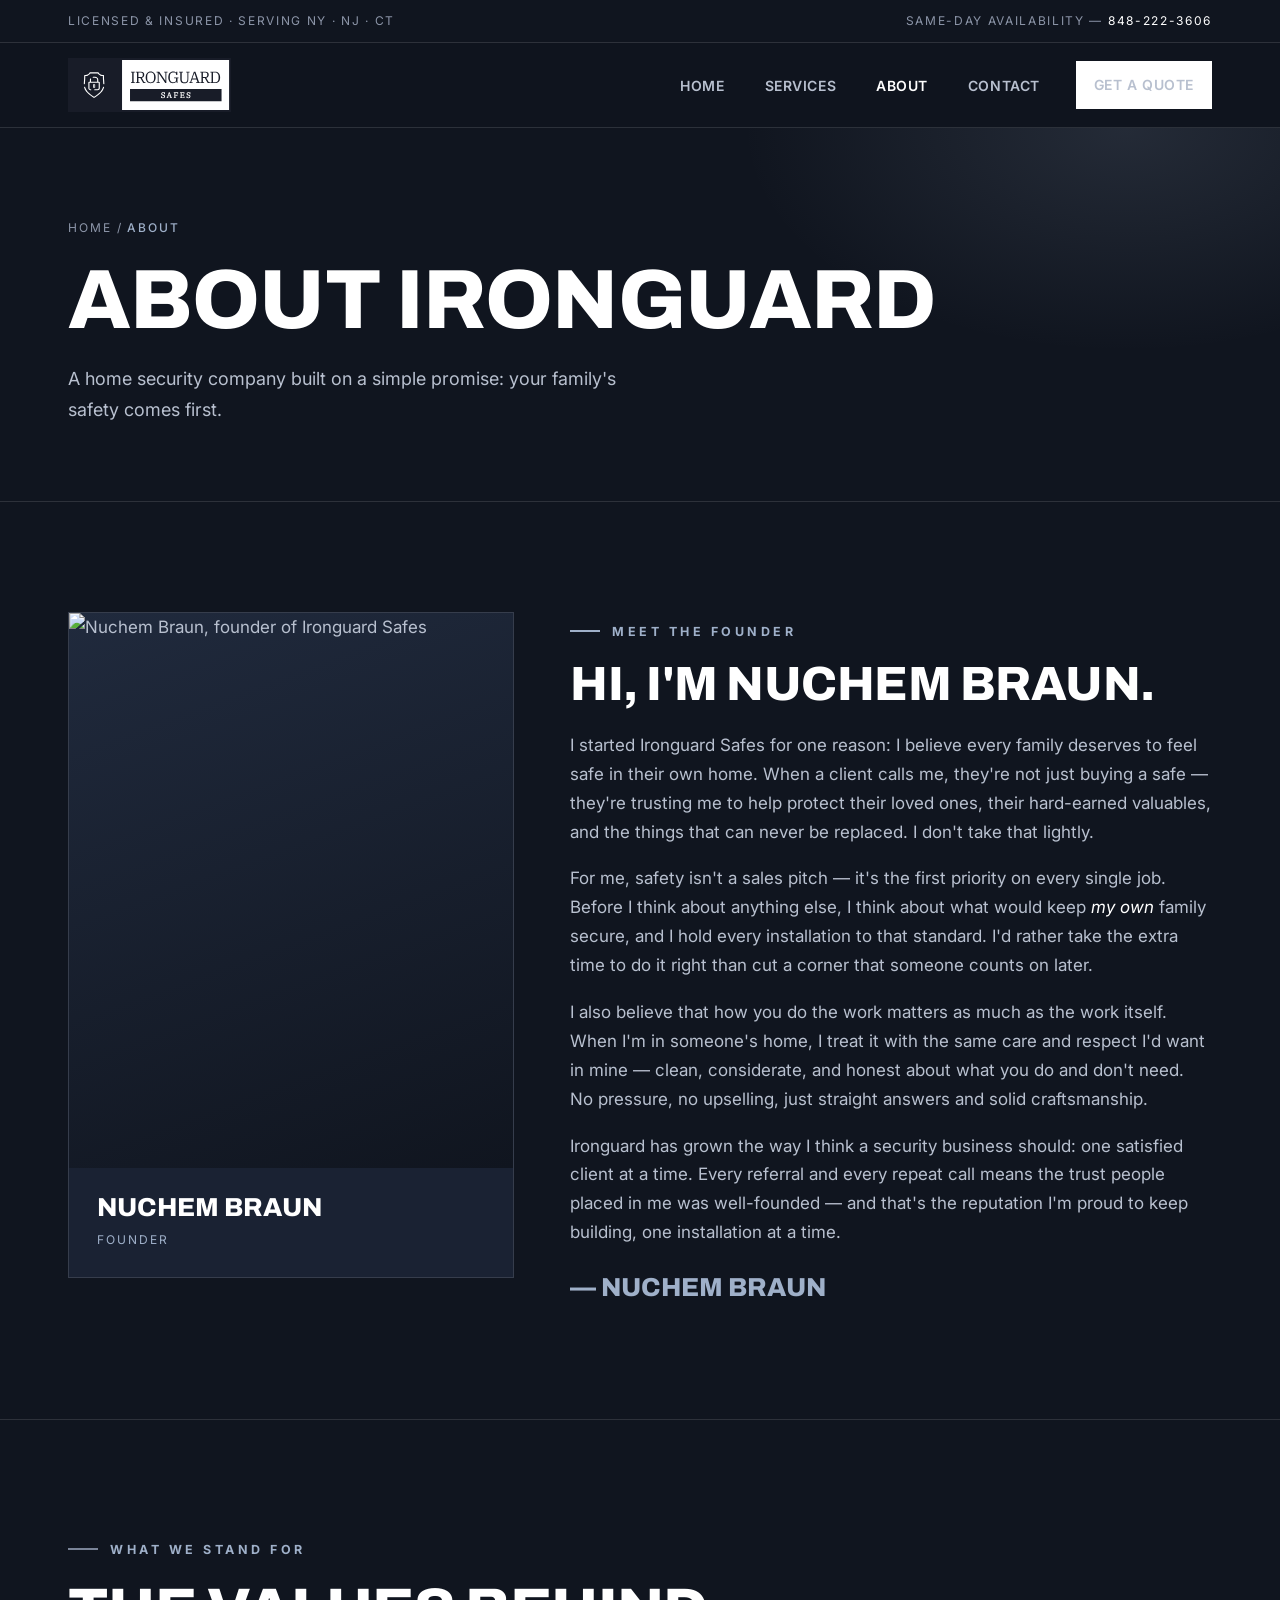
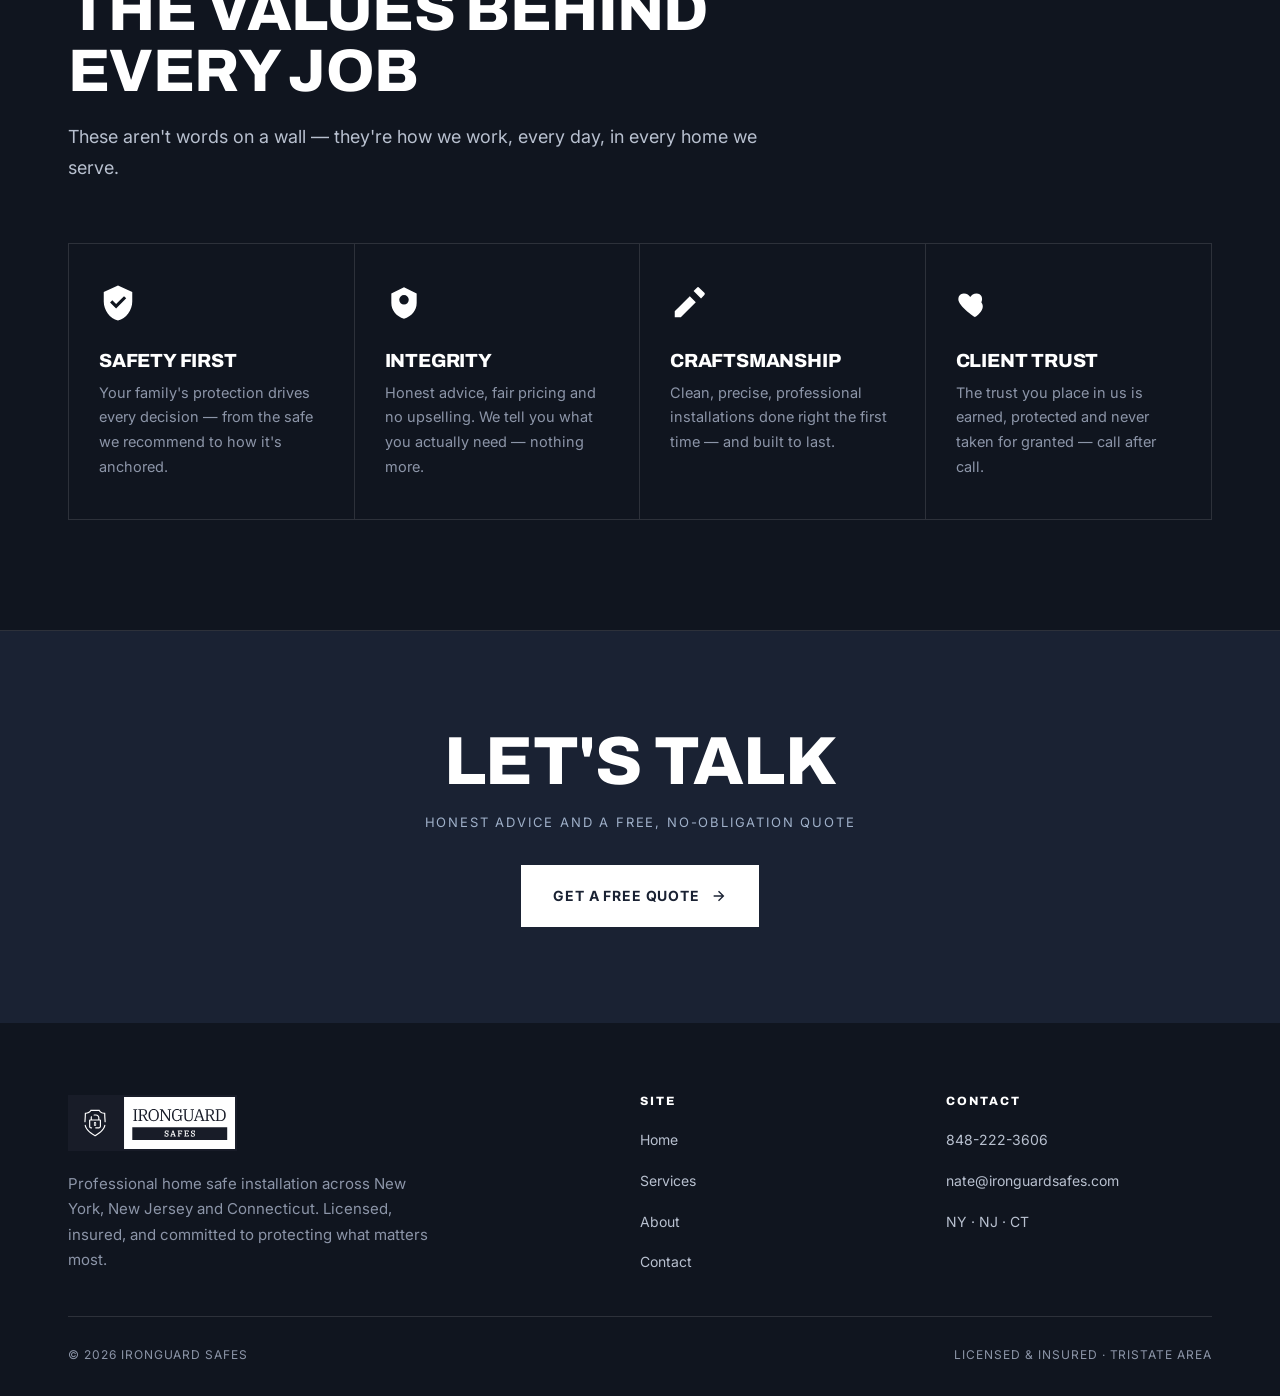
==== commit dd6158d0: "Apply Maverick-style navy+white redesign to all pages; mobile verified - Services, About, Contact re" ====
--- a/about.html
+++ b/about.html
@@ -3,143 +3,108 @@
 <head>
   <meta charset="UTF-8" />
   <meta name="viewport" content="width=device-width, initial-scale=1.0" />
-  <title>About Ironguard Safes — Founded by Nuchem Braun</title>
+  <title>About — Ironguard Safes | Founded by Nuchem Braun</title>
   <meta name="description" content="Meet Nuchem Braun, founder of Ironguard Safes. Built on safety, integrity, craftsmanship and client trust — protecting tristate-area homes one installation at a time." />
   <link rel="icon" type="image/svg+xml" href="assets/images/favicon.svg" />
   <link rel="preconnect" href="https://fonts.googleapis.com" />
   <link rel="preconnect" href="https://fonts.gstatic.com" crossorigin />
-  <link href="https://fonts.googleapis.com/css2?family=Inter:wght@400;500;600;700&display=swap" rel="stylesheet" />
+  <link href="https://fonts.googleapis.com/css2?family=Archivo:wght@500;600;700;800&family=Inter:wght@400;500;600;700&display=swap" rel="stylesheet" />
   <link rel="stylesheet" href="assets/css/style.css" />
 </head>
 <body>
 
-  <!-- ===== NAV ===== -->
+  <div class="topbar">
+    <div class="wrap topbar__in">
+      <span>Licensed &amp; Insured · Serving NY · NJ · CT</span>
+      <span>Same-Day Availability — <a href="tel:8482223606">848-222-3606</a></span>
+    </div>
+  </div>
+
   <header class="nav" id="top">
-    <div class="container nav__inner">
-      <a href="index.html" class="nav__logo" aria-label="Ironguard Safes home">
-        <img src="assets/images/logo.svg" alt="Ironguard Safes" />
-      </a>
+    <div class="wrap nav__in">
+      <a href="index.html" class="nav__logo" aria-label="Ironguard Safes home"><img src="assets/images/logo.svg" alt="Ironguard Safes" /></a>
       <nav>
         <ul class="nav__menu" id="navMenu">
           <li><a href="index.html">Home</a></li>
           <li><a href="services.html">Services</a></li>
           <li><a href="about.html" class="active">About</a></li>
           <li><a href="contact.html">Contact</a></li>
-          <li><a href="tel:8482223606" class="nav__phone nav__phone-mobile">Call 848-222-3606</a></li>
+          <li class="nav__cta"><a href="contact.html#contact" class="btn btn--white">Get a Quote</a></li>
         </ul>
       </nav>
-      <a href="tel:8482223606" class="nav__phone">
-        <svg width="16" height="16" viewBox="0 0 24 24"><path d="M6.6 10.8c1.4 2.8 3.8 5.1 6.6 6.6l2.2-2.2c.3-.3.7-.4 1-.2 1.1.4 2.3.6 3.6.6.6 0 1 .4 1 1V20c0 .6-.4 1-1 1C10.6 21 3 13.4 3 4c0-.6.4-1 1-1h3.5c.6 0 1 .4 1 1 0 1.2.2 2.4.6 3.6.1.4 0 .8-.3 1l-2.2 2.2z"/></svg>
-        848-222-3606
-      </a>
-      <button class="nav__toggle" id="navToggle" aria-label="Toggle menu" aria-expanded="false" aria-controls="navMenu">
-        <span></span><span></span><span></span>
-      </button>
+      <button class="nav__toggle" id="navToggle" aria-label="Toggle menu" aria-expanded="false" aria-controls="navMenu"><span></span><span></span><span></span></button>
     </div>
   </header>
 
-  <!-- ===== BANNER ===== -->
   <section class="banner">
-    <div class="container">
-      <div class="crumbs"><a href="index.html">Home</a> &nbsp;/&nbsp; About</div>
-      <h1>About Ironguard Safes</h1>
+    <div class="wrap banner__in">
+      <div class="crumbs"><a href="index.html">Home</a> / <b>About</b></div>
+      <h1>About Ironguard</h1>
       <p>A home security company built on a simple promise: your family's safety comes first.</p>
     </div>
   </section>
 
-  <!-- ===== BIO ===== -->
-  <section class="section">
-    <div class="container">
-      <div class="bio">
-        <div class="bio__photo reveal">
-          <img src="https://images.unsplash.com/photo-1507003211169-0a1dd7228f2d?auto=format&fit=crop&w=900&q=80" alt="Nuchem Braun, founder of Ironguard Safes" />
-          <div class="bio__badge">
-            <div class="name">Nuchem Braun</div>
-            <div class="role">Founder</div>
-          </div>
-        </div>
-        <div class="bio__body reveal">
-          <span class="eyebrow">Meet the Founder</span>
-          <h2>Hi, I'm Nuchem Braun.</h2>
-          <p>I started Ironguard Safes for one reason: I believe every family deserves to feel safe in their own home. When a client calls me, they're not just buying a safe — they're trusting me to help protect their loved ones, their hard-earned valuables, and the things that can never be replaced. I don't take that lightly.</p>
-          <p>For me, safety isn't a sales pitch — it's the first priority on every single job. Before I think about anything else, I think about what would keep <em>my own</em> family secure, and I hold every installation to that standard. I'd rather take the extra time to do it right than cut a corner that someone counts on later.</p>
-          <p>I also believe that how you do the work matters as much as the work itself. When I'm in someone's home, I treat it with the same care and respect I'd want in mine — clean, considerate, and honest about what you do and don't need. No pressure, no upselling, just straight answers and solid craftsmanship.</p>
-          <p>Ironguard has grown the way I think a security business should: one satisfied client at a time. Every referral and every repeat call means the trust people placed in me was well-founded — and that's the reputation I'm proud to keep building, one installation at a time.</p>
-          <p class="bio__sign">— Nuchem Braun, Founder</p>
-        </div>
+  <section class="sec">
+    <div class="wrap bio">
+      <aside class="bio__card reveal">
+        <div class="bio__photo"><img src="https://images.unsplash.com/photo-1507003211169-0a1dd7228f2d?auto=format&fit=crop&w=800&q=80" alt="Nuchem Braun, founder of Ironguard Safes" /></div>
+        <div class="bio__meta"><div class="nm">Nuchem Braun</div><div class="rl">Founder</div></div>
+      </aside>
+      <div class="bio__body reveal">
+        <span class="eyebrow">Meet The Founder</span>
+        <h2 style="margin-top:18px;">Hi, I'm Nuchem Braun.</h2>
+        <p>I started Ironguard Safes for one reason: I believe every family deserves to feel safe in their own home. When a client calls me, they're not just buying a safe — they're trusting me to help protect their loved ones, their hard-earned valuables, and the things that can never be replaced. I don't take that lightly.</p>
+        <p>For me, safety isn't a sales pitch — it's the first priority on every single job. Before I think about anything else, I think about what would keep <em>my own</em> family secure, and I hold every installation to that standard. I'd rather take the extra time to do it right than cut a corner that someone counts on later.</p>
+        <p>I also believe that how you do the work matters as much as the work itself. When I'm in someone's home, I treat it with the same care and respect I'd want in mine — clean, considerate, and honest about what you do and don't need. No pressure, no upselling, just straight answers and solid craftsmanship.</p>
+        <p>Ironguard has grown the way I think a security business should: one satisfied client at a time. Every referral and every repeat call means the trust people placed in me was well-founded — and that's the reputation I'm proud to keep building, one installation at a time.</p>
+        <div class="bio__sign">— Nuchem Braun</div>
       </div>
     </div>
   </section>
 
-  <!-- ===== VALUES ===== -->
-  <section class="section section--navy">
-    <div class="container">
-      <div class="section-head reveal">
-        <span class="eyebrow">What We Stand For</span>
-        <h2>The Values Behind Every Job</h2>
-        <p>These aren't words on a wall — they're how we work, every day, in every home we serve.</p>
+  <section class="sec sec--light" style="background:var(--navy-deep);border-bottom-color:var(--line-d);">
+    <div class="wrap">
+      <div class="sec__head">
+        <span class="eyebrow" style="color:var(--steel);">What We Stand For</span>
+        <h2 style="color:#fff;">The Values Behind Every Job</h2>
+        <p style="color:var(--body-d);">These aren't words on a wall — they're how we work, every day, in every home we serve.</p>
       </div>
-      <div class="values-grid">
-        <div class="value reveal">
-          <div class="value__icon"><svg viewBox="0 0 24 24"><path d="M12 1 3 5v6c0 5.5 3.8 10.7 9 12 5.2-1.3 9-6.5 9-12V5l-9-4zm-1.2 14.5L7 11.7l1.4-1.4 2.4 2.4 5-5L17.2 9l-6.4 6.5z"/></svg></div>
-          <h3>Safety First</h3>
-          <p>Your family's protection drives every decision we make — from the safe we recommend to how it's anchored.</p>
-        </div>
-        <div class="value reveal">
-          <div class="value__icon"><svg viewBox="0 0 24 24"><path d="M12 2 4 6v6c0 4.5 3.2 8.5 8 10 4.8-1.5 8-5.5 8-10V6l-8-4zm0 5a3 3 0 1 1 0 6 3 3 0 0 1 0-6z"/></svg></div>
-          <h3>Integrity</h3>
-          <p>Honest advice, fair pricing and no upselling. We tell you what you actually need — nothing more.</p>
-        </div>
-        <div class="value reveal">
-          <div class="value__icon"><svg viewBox="0 0 24 24"><path d="M21.7 5.6 18.4 2.3a1 1 0 0 0-1.4 0l-2.1 2.1 4.7 4.7 2.1-2.1a1 1 0 0 0 0-1.4zM3 17.2V21h3.8L16.3 11.5 12.5 7.7 3 17.2z"/></svg></div>
-          <h3>Craftsmanship</h3>
-          <p>Clean, precise, professional installations done right the first time — and built to last.</p>
-        </div>
-        <div class="value reveal">
-          <div class="value__icon"><svg viewBox="0 0 24 24"><path d="M12 21s-7.5-4.6-10-9.4C.7 8.9 2 6 5 6c1.9 0 3.3 1.1 4 2.2C9.7 7.1 11.1 6 13 6c3 0 4.3 2.9 3 5.6C19.5 16.4 12 21 12 21z"/></svg></div>
-          <h3>Client Trust</h3>
-          <p>The trust you place in us is earned, protected and never taken for granted — call after call.</p>
-        </div>
+      <div class="feat reveal">
+        <div class="feat__c"><svg viewBox="0 0 24 24"><path d="M12 1 3 5v6c0 5.5 3.8 10.7 9 12 5.2-1.3 9-6.5 9-12V5l-9-4zm-1.2 14.5L7 11.7l1.4-1.4 2.4 2.4 5-5L17.2 9l-6.4 6.5z"/></svg><h3>Safety First</h3><p>Your family's protection drives every decision — from the safe we recommend to how it's anchored.</p></div>
+        <div class="feat__c"><svg viewBox="0 0 24 24"><path d="M12 2 4 6v6c0 4.5 3.2 8.5 8 10 4.8-1.5 8-5.5 8-10V6l-8-4zm0 5a3 3 0 1 1 0 6 3 3 0 0 1 0-6z"/></svg><h3>Integrity</h3><p>Honest advice, fair pricing and no upselling. We tell you what you actually need — nothing more.</p></div>
+        <div class="feat__c"><svg viewBox="0 0 24 24"><path d="M21.7 5.6 18.4 2.3a1 1 0 0 0-1.4 0l-2.1 2.1 4.7 4.7 2.1-2.1a1 1 0 0 0 0-1.4zM3 17.2V21h3.8L16.3 11.5 12.5 7.7 3 17.2z"/></svg><h3>Craftsmanship</h3><p>Clean, precise, professional installations done right the first time — and built to last.</p></div>
+        <div class="feat__c"><svg viewBox="0 0 24 24"><path d="M12 21s-7.5-4.6-10-9.4C.7 8.9 2 6 5 6c1.9 0 3.3 1.1 4 2.2C9.7 7.1 11.1 6 13 6c3 0 4.3 2.9 3 5.6C19.5 16.4 12 21 12 21z"/></svg><h3>Client Trust</h3><p>The trust you place in us is earned, protected and never taken for granted — call after call.</p></div>
       </div>
     </div>
   </section>
 
-  <!-- ===== CTA STRIP ===== -->
-  <section class="cta-strip reveal">
-    <div class="container">
-      <h2>Let's protect your home, the right way.</h2>
-      <p>Reach out today for honest advice and a free, no-obligation quote.</p>
-      <a href="contact.html#contact" class="btn btn-navy">Get a Free Quote</a>
+  <section class="cta">
+    <div class="wrap">
+      <h2>Let's Talk</h2>
+      <p>Honest advice and a free, no-obligation quote</p>
+      <a href="contact.html#contact" class="btn btn--white">Get a Free Quote <svg viewBox="0 0 24 24"><path fill="currentColor" d="M4 11v2h12l-5.5 5.5L12 20l8-8-8-8-1.5 1.5L16 11z"/></svg></a>
     </div>
   </section>
 
-  <!-- ===== FOOTER ===== -->
   <footer class="footer">
-    <div class="container">
+    <div class="wrap">
       <div class="footer__grid">
-        <div class="footer__brand">
-          <div class="footer__logo"><img src="assets/images/logo-white.svg" alt="Ironguard Safes" /></div>
-          <p class="footer__about">Professional home safe installation across New York, New Jersey and Connecticut. Licensed, insured, and committed to protecting what matters most to you.</p>
+        <div>
+          <div class="footer__logo"><img src="assets/images/logo.svg" alt="Ironguard Safes" /></div>
+          <p class="footer__about">Professional home safe installation across New York, New Jersey and Connecticut. Licensed, insured, and committed to protecting what matters most.</p>
         </div>
         <div>
-          <h4>Explore</h4>
-          <ul>
-            <li><a href="index.html">Home</a></li>
-            <li><a href="services.html">Services</a></li>
-            <li><a href="about.html">About</a></li>
-            <li><a href="contact.html">Contact</a></li>
-          </ul>
+          <h4>Site</h4>
+          <ul><li><a href="index.html">Home</a></li><li><a href="services.html">Services</a></li><li><a href="about.html">About</a></li><li><a href="contact.html">Contact</a></li></ul>
         </div>
-        <div class="footer__contact">
+        <div>
           <h4>Contact</h4>
-          <a href="tel:8482223606">848-222-3606</a>
-          <a href="mailto:nate@ironguardsafes.com">nate@ironguardsafes.com</a>
-          <a href="contact.html">NY · NJ · CT</a>
+          <ul><li><a href="tel:8482223606">848-222-3606</a></li><li><a href="mailto:nate@ironguardsafes.com">nate@ironguardsafes.com</a></li><li><a href="contact.html">NY · NJ · CT</a></li></ul>
         </div>
       </div>
       <div class="footer__bottom">
-        <span>&copy; <span id="year">2026</span> Ironguard Safes. All rights reserved.</span>
-        <span>Licensed &amp; Insured · Serving the Tristate Area</span>
+        <span>&copy; <span id="year">2026</span> Ironguard Safes</span>
+        <span>Licensed &amp; Insured · Tristate Area</span>
       </div>
     </div>
   </footer>
--- a/assets/css/style.css
+++ b/assets/css/style.css
@@ -1,656 +1,236 @@
 /* ===========================================================
-   Ironguard Safes — Global Stylesheet
-   Palette:  Navy #1a2233 | Gold #c8a45c | Gunmetal #3a4356
+   IRONGUARD SAFES — Maverick-inspired, navy + white
+   Logo palette only: Navy #1a2233 / White. No gold.
    =========================================================== */
-
-:root {
-  --navy:        #1a2233;
-  --navy-2:      #232c41;
-  --gunmetal:    #3a4356;
-  --gold:        #c8a45c;
-  --gold-dark:   #b08d44;
-  --ink:         #1c2230;
-  --body:        #4a5161;
-  --muted:       #8a90a0;
-  --line:        #e4e7ee;
-  --bg:          #ffffff;
-  --bg-alt:      #f5f6f9;
-  --white:       #ffffff;
-  --radius:      10px;
-  --shadow-sm:   0 2px 10px rgba(26, 34, 51, 0.06);
-  --shadow-md:   0 10px 30px rgba(26, 34, 51, 0.10);
-  --shadow-lg:   0 24px 60px rgba(26, 34, 51, 0.16);
-  --maxw:        1160px;
-  --ease:        cubic-bezier(.4, 0, .2, 1);
-  --serif:       Georgia, "Times New Roman", serif;
-  --sans:        "Inter", "Helvetica Neue", Arial, system-ui, sans-serif;
+:root{
+  --navy:#1a2233;
+  --navy-deep:#10151f;
+  --navy-2:#202a3d;
+  --navy-3:#27324a;
+  --line-d:rgba(255,255,255,.12);
+  --line-l:#e3e7ee;
+  --white:#ffffff;
+  --paper:#f5f7fa;
+  --ink:#161c28;
+  --body-d:#b8c0cf;     /* body text on navy */
+  --mut-d:#8c95a8;      /* muted on navy */
+  --body-l:#4a5365;     /* body on light */
+  --steel:#9fb0c9;      /* cool accent (navy family) */
+  --wrap:1200px;
+  --ease:cubic-bezier(.4,0,.2,1);
+  --disp:"Archivo","Inter",system-ui,sans-serif;
+  --sans:"Inter",system-ui,"Helvetica Neue",Arial,sans-serif;
 }
-
-/* ---------- Reset ---------- */
-*, *::before, *::after { box-sizing: border-box; margin: 0; padding: 0; }
-
-html { scroll-behavior: smooth; scroll-padding-top: 88px; -webkit-text-size-adjust: 100%; }
-
-body {
-  font-family: var(--sans);
-  color: var(--body);
-  background: var(--bg);
-  line-height: 1.65;
-  font-size: 17px;
-  -webkit-font-smoothing: antialiased;
+*,*::before,*::after{box-sizing:border-box;margin:0;padding:0;}
+html{scroll-behavior:smooth;scroll-padding-top:130px;-webkit-text-size-adjust:100%;}
+body{font-family:var(--sans);background:var(--navy-deep);color:var(--body-d);font-size:17px;line-height:1.7;-webkit-font-smoothing:antialiased;}
+img{max-width:100%;display:block;}
+a{color:inherit;text-decoration:none;}
+h1,h2,h3,h4{font-family:var(--disp);font-weight:800;line-height:1.02;letter-spacing:-.01em;text-transform:uppercase;color:#fff;}
+.wrap{width:100%;max-width:var(--wrap);margin:0 auto;padding:0 28px;}
+
+.eyebrow{font-size:12.5px;font-weight:700;letter-spacing:.28em;text-transform:uppercase;color:var(--steel);display:inline-flex;align-items:center;gap:12px;}
+.eyebrow::before{content:"";width:30px;height:2px;background:var(--steel);}
+
+/* ---------- buttons ---------- */
+.btn{display:inline-flex;align-items:center;gap:11px;font-family:var(--sans);font-weight:700;font-size:14px;letter-spacing:.06em;text-transform:uppercase;padding:17px 30px;border:2px solid transparent;cursor:pointer;transition:all .2s var(--ease);}
+.btn svg{width:16px;height:16px;transition:transform .2s var(--ease);}
+.btn:hover svg{transform:translateX(4px);}
+.btn--white{background:#fff;color:var(--navy);}
+.btn--white:hover{background:var(--steel);color:var(--navy);}
+.btn--outline{background:transparent;color:#fff;border-color:var(--line-d);}
+.btn--outline:hover{border-color:#fff;}
+.btn--navy{background:var(--navy);color:#fff;}
+.btn--navy:hover{background:var(--navy-2);}
+
+/* ---------- top bar ---------- */
+.topbar{background:var(--navy-deep);border-bottom:1px solid var(--line-d);font-size:12px;letter-spacing:.14em;text-transform:uppercase;color:var(--mut-d);}
+.topbar__in{display:flex;justify-content:space-between;align-items:center;height:42px;gap:20px;}
+.topbar a{color:#fff;}
+.topbar a:hover{color:var(--steel);}
+
+/* ---------- nav ---------- */
+.nav{position:sticky;top:0;z-index:1000;background:rgba(16,21,31,.92);backdrop-filter:blur(10px);border-bottom:1px solid var(--line-d);}
+.nav__in{display:flex;align-items:center;justify-content:space-between;height:84px;}
+.nav__logo img{height:54px;width:auto;display:block;}
+.nav__menu{display:flex;align-items:center;gap:8px;list-style:none;}
+.nav__menu a{font-size:14px;font-weight:600;letter-spacing:.04em;text-transform:uppercase;color:var(--body-d);padding:10px 16px;transition:color .2s var(--ease);}
+.nav__menu a:hover,.nav__menu a.active{color:#fff;}
+.nav__cta{margin-left:12px;}
+.nav__toggle{display:none;flex-direction:column;gap:5px;background:none;border:0;cursor:pointer;padding:8px;}
+.nav__toggle span{width:26px;height:2px;background:#fff;transition:.3s var(--ease);}
+.nav__toggle.open span:nth-child(1){transform:translateY(7px) rotate(45deg);}
+.nav__toggle.open span:nth-child(2){opacity:0;}
+.nav__toggle.open span:nth-child(3){transform:translateY(-7px) rotate(-45deg);}
+
+/* ---------- hero ---------- */
+.hero{position:relative;background:var(--navy-deep);overflow:hidden;border-bottom:1px solid var(--line-d);}
+.hero::before{content:"";position:absolute;inset:0;background:
+  radial-gradient(60% 80% at 82% 50%, rgba(159,176,201,.16), transparent 60%),
+  radial-gradient(40% 60% at 0% 0%, rgba(32,42,61,.7), transparent 60%);}
+/* safe-dial motif */
+.hero__dial{position:absolute;right:-120px;top:50%;transform:translateY(-50%);width:560px;height:560px;border-radius:50%;border:2px solid var(--line-d);opacity:.5;}
+.hero__dial::before,.hero__dial::after{content:"";position:absolute;border-radius:50%;border:2px solid var(--line-d);}
+.hero__dial::before{inset:60px;}
+.hero__dial::after{inset:150px;border-style:dashed;}
+.hero__in{position:relative;z-index:2;padding:120px 0 110px;max-width:820px;}
+.hero .eyebrow{margin-bottom:26px;}
+.hero h1{font-size:clamp(44px,8vw,96px);color:#fff;}
+.hero h1 .acc{position:relative;white-space:nowrap;}
+.hero h1 .acc::after{content:"";position:absolute;left:0;right:0;bottom:.06em;height:.09em;background:#fff;}
+.hero p{font-size:clamp(17px,2vw,21px);color:var(--body-d);max-width:560px;margin:30px 0 38px;}
+.hero__cta{display:flex;flex-wrap:wrap;gap:14px;}
+
+/* ---------- stat band ---------- */
+.stats{background:var(--navy);border-bottom:1px solid var(--line-d);}
+.stats__in{display:grid;grid-template-columns:repeat(3,1fr);}
+.stat{padding:46px 30px;border-right:1px solid var(--line-d);}
+.stats__in .stat:last-child{border-right:0;}
+.stat b{font-family:var(--disp);font-weight:800;font-size:40px;color:#fff;display:block;line-height:1;}
+.stat span{font-size:12.5px;letter-spacing:.16em;text-transform:uppercase;color:var(--mut-d);margin-top:12px;display:block;}
+@media(max-width:760px){.stats__in{grid-template-columns:1fr;}.stat{border-right:0;border-bottom:1px solid var(--line-d);}}
+
+/* ---------- section scaffold ---------- */
+.sec{padding:110px 0;border-bottom:1px solid var(--line-d);}
+.sec--light{background:var(--paper);color:var(--body-l);border-bottom-color:var(--line-l);}
+.sec--light h1,.sec--light h2,.sec--light h3{color:var(--ink);}
+.sec--light .eyebrow{color:#7a8498;}
+.sec--light .eyebrow::before{background:#7a8498;}
+.sec__head{max-width:740px;margin-bottom:60px;}
+.sec__head .eyebrow{margin-bottom:20px;}
+.sec__head h2{font-size:clamp(32px,5vw,60px);}
+.sec__head p{font-size:18px;margin-top:20px;color:var(--body-d);}
+.sec--light .sec__head p{color:var(--body-l);}
+
+/* ---------- service cards (Maverick-style product cards) ---------- */
+.cards{display:grid;grid-template-columns:repeat(3,1fr);gap:26px;}
+.card{background:#fff;border:1px solid var(--line-l);overflow:hidden;display:flex;flex-direction:column;transition:transform .25s var(--ease),box-shadow .25s var(--ease);}
+.card:hover{transform:translateY(-6px);box-shadow:0 24px 50px rgba(22,28,40,.14);}
+.card__media{height:200px;background:linear-gradient(150deg,var(--navy),var(--navy-deep));display:flex;align-items:center;justify-content:center;position:relative;}
+.card__media svg{width:62px;height:62px;fill:#fff;opacity:.92;}
+.card__media::after{content:"";position:absolute;inset:0;background:radial-gradient(60% 80% at 70% 30%,rgba(159,176,201,.18),transparent 60%);}
+.card__bar{height:3px;background:var(--navy);}
+.card__body{padding:28px 26px 30px;flex:1;display:flex;flex-direction:column;}
+.card h3{font-size:21px;color:var(--ink);margin-bottom:11px;}
+.card p{font-size:15px;color:var(--body-l);margin-bottom:18px;}
+.card__more{margin-top:auto;font-weight:700;font-size:13px;letter-spacing:.06em;text-transform:uppercase;color:var(--navy);display:inline-flex;align-items:center;gap:8px;}
+.card__more svg{width:15px;height:15px;fill:var(--navy);transition:transform .2s var(--ease);}
+.card:hover .card__more svg{transform:translateX(4px);}
+@media(max-width:900px){.cards{grid-template-columns:repeat(2,1fr);}}
+@media(max-width:600px){.cards{grid-template-columns:1fr;}}
+
+/* ---------- feature row (why / service) ---------- */
+.feat{display:grid;grid-template-columns:repeat(4,1fr);gap:0;border:1px solid var(--line-d);}
+.feat__c{padding:40px 30px;border-right:1px solid var(--line-d);}
+.feat .feat__c:last-child{border-right:0;}
+.feat__c svg{width:38px;height:38px;fill:#fff;margin-bottom:20px;}
+.feat__c h3{font-size:19px;color:#fff;margin-bottom:10px;}
+.feat__c p{font-size:14.5px;color:var(--mut-d);}
+@media(max-width:900px){.feat{grid-template-columns:1fr 1fr;}.feat__c:nth-child(2){border-right:0;}.feat__c{border-bottom:1px solid var(--line-d);}}
+@media(max-width:560px){.feat{grid-template-columns:1fr;}.feat__c{border-right:0;}}
+
+/* ---------- process ---------- */
+.steps{display:grid;grid-template-columns:repeat(3,1fr);gap:30px;}
+.step{border-top:3px solid var(--navy);padding-top:26px;}
+.sec--light .step{border-top-color:var(--ink);}
+.step b{font-family:var(--disp);font-weight:800;font-size:50px;color:var(--steel);display:block;line-height:1;}
+.step h3{font-size:22px;color:var(--ink);margin:12px 0 10px;}
+.step p{font-size:15px;color:var(--body-l);}
+@media(max-width:760px){.steps{grid-template-columns:1fr;gap:24px;}}
+
+/* ---------- CTA band ---------- */
+.cta{background:var(--navy);text-align:center;padding:96px 0;}
+.cta h2{font-size:clamp(34px,6vw,68px);color:#fff;margin-bottom:14px;}
+.cta p{font-size:13px;letter-spacing:.14em;text-transform:uppercase;color:var(--steel);margin-bottom:32px;}
+
+/* ---------- contact ---------- */
+.contact{display:grid;grid-template-columns:1.1fr .9fr;gap:0;border:1px solid var(--line-d);background:var(--navy-deep);}
+.contact__form{padding:46px;border-right:1px solid var(--line-d);}
+.contact__aside{padding:46px;background:var(--navy);}
+.field{margin-bottom:20px;}
+.field label{display:block;font-size:11px;letter-spacing:.16em;text-transform:uppercase;color:var(--steel);margin-bottom:9px;font-weight:600;}
+.field input,.field textarea{width:100%;font-family:var(--sans);font-size:16px;color:#fff;background:var(--navy-deep);border:1px solid var(--line-d);padding:14px 15px;transition:border-color .2s var(--ease);}
+.field input::placeholder,.field textarea::placeholder{color:#5b6477;}
+.field input:focus,.field textarea:focus{outline:none;border-color:var(--steel);}
+.field textarea{resize:vertical;min-height:130px;}
+.contact__form .btn{width:100%;justify-content:center;}
+.form-note{font-size:12px;letter-spacing:.04em;color:var(--mut-d);margin-top:14px;}
+.form-msg{display:none;padding:13px 16px;font-size:14px;margin-bottom:18px;}
+.form-msg.show{display:block;}
+.form-ok{border:1px solid #3c6e4a;color:#83d599;background:rgba(60,110,74,.12);}
+.form-err{border:1px solid #8a3b3b;color:#e69090;background:rgba(138,59,59,.12);}
+.hp{position:absolute;left:-9999px;width:1px;height:1px;overflow:hidden;}
+.ci{padding:20px 0;border-bottom:1px solid var(--line-d);}
+.ci:first-child{padding-top:0;}.ci:last-child{border-bottom:0;}
+.ci .k{font-size:11px;letter-spacing:.18em;text-transform:uppercase;color:var(--mut-d);margin-bottom:8px;}
+.ci .v{font-family:var(--disp);font-weight:700;font-size:23px;color:#fff;text-transform:uppercase;}
+a.v:hover{color:var(--steel);}
+.ci .v--sm{font-size:17px;letter-spacing:0;text-transform:none;}
+.tags{display:flex;flex-wrap:wrap;gap:8px;margin-top:12px;}
+.tags span{font-size:11px;letter-spacing:.1em;text-transform:uppercase;color:var(--steel);border:1px solid var(--line-d);padding:7px 13px;}
+@media(max-width:820px){.contact{grid-template-columns:1fr;}.contact__form{border-right:0;border-bottom:1px solid var(--line-d);}.contact__form,.contact__aside{padding:30px;}}
+
+/* ---------- footer ---------- */
+.footer{background:var(--navy-deep);padding:72px 0 30px;}
+.footer__grid{display:grid;grid-template-columns:2fr 1fr 1fr;gap:40px;padding-bottom:40px;border-bottom:1px solid var(--line-d);}
+.footer__logo img{height:56px;margin-bottom:20px;}
+.footer__about{font-size:15px;color:var(--mut-d);max-width:360px;}
+.footer h4{font-size:12px;letter-spacing:.16em;text-transform:uppercase;color:#fff;margin-bottom:18px;}
+.footer ul{list-style:none;display:grid;gap:12px;}
+.footer a{font-size:14px;color:var(--body-d);}
+.footer a:hover{color:var(--steel);}
+.footer__bottom{display:flex;justify-content:space-between;flex-wrap:wrap;gap:10px;margin-top:28px;font-size:12px;letter-spacing:.08em;text-transform:uppercase;color:var(--mut-d);}
+@media(max-width:760px){.footer__grid{grid-template-columns:1fr;gap:30px;}}
+
+/* ---------- reveal ---------- */
+.reveal{opacity:0;transform:translateY(26px);transition:opacity .7s var(--ease),transform .7s var(--ease);}
+.reveal.in{opacity:1;transform:none;}
+@media (prefers-reduced-motion:reduce){html{scroll-behavior:auto;}.reveal{opacity:1;transform:none;transition:none;}}
+
+/* ---------- banner (inner pages) ---------- */
+.banner{background:var(--navy-deep);border-bottom:1px solid var(--line-d);padding:90px 0 76px;position:relative;overflow:hidden;}
+.banner::before{content:"";position:absolute;inset:0;background:radial-gradient(50% 100% at 88% 0,rgba(159,176,201,.14),transparent 60%);}
+.banner__in{position:relative;z-index:2;}
+.crumbs{font-size:12px;letter-spacing:.16em;text-transform:uppercase;color:var(--mut-d);margin-bottom:20px;}
+.crumbs a:hover{color:#fff;}.crumbs b{color:var(--steel);font-weight:500;}
+.banner h1{font-size:clamp(40px,7vw,84px);color:#fff;}
+.banner p{max-width:560px;margin-top:20px;font-size:18px;color:var(--body-d);}
+
+/* ---------- services detail (services page) ---------- */
+.svc{display:grid;grid-template-columns:300px 1fr;gap:0;border:1px solid var(--line-l);background:#fff;margin-bottom:24px;overflow:hidden;}
+.svc__media{background:linear-gradient(150deg,var(--navy),var(--navy-deep));display:flex;align-items:center;justify-content:center;min-height:240px;position:relative;}
+.svc__media::after{content:"";position:absolute;inset:0;background:radial-gradient(60% 80% at 70% 30%,rgba(159,176,201,.18),transparent 60%);}
+.svc__media svg{width:70px;height:70px;fill:#fff;position:relative;}
+.svc__body{padding:38px 40px;}
+.svc__body h3{font-size:25px;color:var(--ink);margin-bottom:13px;}
+.svc__body p{font-size:15.5px;color:var(--body-l);margin-bottom:18px;}
+.svc__body ul{list-style:none;display:grid;grid-template-columns:1fr 1fr;gap:11px 26px;}
+.svc__body li{font-size:14px;color:var(--ink);font-weight:500;display:flex;gap:10px;align-items:center;}
+.svc__body li::before{content:"";width:16px;height:16px;flex:0 0 auto;background:var(--navy);
+  -webkit-mask:url("data:image/svg+xml,%3Csvg xmlns='http://www.w3.org/2000/svg' viewBox='0 0 24 24'%3E%3Cpath d='M9 16.2 4.8 12l-1.4 1.4L9 19 21 7l-1.4-1.4z'/%3E%3C/svg%3E") center/contain no-repeat;
+          mask:url("data:image/svg+xml,%3Csvg xmlns='http://www.w3.org/2000/svg' viewBox='0 0 24 24'%3E%3Cpath d='M9 16.2 4.8 12l-1.4 1.4L9 19 21 7l-1.4-1.4z'/%3E%3C/svg%3E") center/contain no-repeat;}
+@media(max-width:760px){.svc{grid-template-columns:1fr;}.svc__media{min-height:150px;}.svc__body{padding:28px;}.svc__body ul{grid-template-columns:1fr;}}
+
+/* ---------- about ---------- */
+.bio{display:grid;grid-template-columns:0.82fr 1.18fr;gap:56px;align-items:start;}
+.bio__card{border:1px solid var(--line-d);background:var(--navy);padding:0;overflow:hidden;}
+.bio__photo{aspect-ratio:4/5;background:linear-gradient(160deg,var(--navy-2),var(--navy-deep));position:relative;}
+.bio__photo img{width:100%;height:100%;object-fit:cover;}
+.bio__meta{padding:26px 28px;}
+.bio__meta .nm{font-family:var(--disp);font-weight:800;font-size:26px;color:#fff;text-transform:uppercase;line-height:1;}
+.bio__meta .rl{font-size:12px;letter-spacing:.16em;text-transform:uppercase;color:var(--steel);margin-top:10px;}
+.bio__body h2{font-size:clamp(28px,4vw,48px);margin-bottom:22px;}
+.bio__body p{font-size:17px;color:var(--body-d);margin-bottom:18px;}
+.bio__body em{color:#fff;font-style:italic;}
+.bio__sign{font-family:var(--disp);font-weight:800;font-size:26px;color:var(--steel);text-transform:uppercase;margin-top:8px;}
+@media(max-width:860px){.bio{grid-template-columns:1fr;gap:34px;}.bio__card{max-width:420px;}}
+
+/* ---------- responsive nav ---------- */
+@media(max-width:900px){
+  .sec{padding:72px 0;}
+  .nav__toggle{display:flex;}
+  .nav__menu{position:fixed;top:126px;left:0;right:0;flex-direction:column;align-items:stretch;gap:0;background:var(--navy);border-bottom:1px solid var(--line-d);padding:8px 0;transform:translateY(-140%);transition:transform .35s var(--ease);}
+  .nav__menu.open{transform:translateY(0);}
+  .nav__menu a{padding:16px 28px;border-bottom:1px solid var(--line-d);}
+  .nav__cta{margin:12px 28px;}
 }
-
-img { max-width: 100%; display: block; }
-a { color: inherit; text-decoration: none; }
-
-h1, h2, h3, h4 { color: var(--ink); line-height: 1.15; font-weight: 700; }
-h1 { font-family: var(--serif); }
-h2 { font-family: var(--serif); }
-
-/* ---------- Layout helpers ---------- */
-.container { width: 100%; max-width: var(--maxw); margin: 0 auto; padding: 0 24px; }
-.section { padding: 92px 0; }
-.section--alt { background: var(--bg-alt); }
-.section--navy { background: var(--navy); color: #c3c9d6; }
-.section--navy h2, .section--navy h3 { color: #fff; }
-
-.section-head { text-align: center; max-width: 680px; margin: 0 auto 56px; }
-.section-head.left { text-align: left; margin-left: 0; }
-.eyebrow {
-  display: inline-block;
-  font-family: var(--sans);
-  font-size: 13px;
-  font-weight: 700;
-  letter-spacing: 3px;
-  text-transform: uppercase;
-  color: var(--gold-dark);
-  margin-bottom: 14px;
-}
-.section--navy .eyebrow { color: var(--gold); }
-.section-head h2 { font-size: clamp(28px, 4vw, 40px); margin-bottom: 16px; }
-.section-head p { font-size: 18px; color: var(--body); }
-.section--navy .section-head p { color: #aab2c2; }
-
-/* ---------- Buttons ---------- */
-.btn {
-  display: inline-flex;
-  align-items: center;
-  gap: 10px;
-  font-family: var(--sans);
-  font-weight: 600;
-  font-size: 16px;
-  padding: 15px 30px;
-  border-radius: var(--radius);
-  border: 2px solid transparent;
-  cursor: pointer;
-  transition: transform .2s var(--ease), box-shadow .2s var(--ease), background .2s var(--ease), color .2s var(--ease);
-  white-space: nowrap;
-}
-.btn-gold { background: var(--gold); color: var(--navy); }
-.btn-gold:hover { background: var(--gold-dark); transform: translateY(-2px); box-shadow: var(--shadow-md); }
-.btn-navy { background: var(--navy); color: #fff; }
-.btn-navy:hover { background: var(--navy-2); transform: translateY(-2px); box-shadow: var(--shadow-md); }
-.btn-outline { background: transparent; color: #fff; border-color: rgba(255,255,255,.55); }
-.btn-outline:hover { background: #fff; color: var(--navy); border-color: #fff; }
-.btn-ghost { background: transparent; color: var(--navy); border-color: var(--line); }
-.btn-ghost:hover { border-color: var(--navy); }
-
-/* ===========================================================
-   Header / Navigation
-   =========================================================== */
-.nav {
-  position: sticky;
-  top: 0;
-  z-index: 1000;
-  background: rgba(255, 255, 255, 0.96);
-  backdrop-filter: saturate(180%) blur(10px);
-  border-bottom: 1px solid var(--line);
-  transition: box-shadow .25s var(--ease);
-}
-.nav.scrolled { box-shadow: var(--shadow-sm); }
-.nav__inner {
-  display: flex;
-  align-items: center;
-  justify-content: space-between;
-  height: 76px;
-}
-.nav__logo img { height: 42px; width: auto; }
-.nav__menu {
-  display: flex;
-  align-items: center;
-  gap: 34px;
-  list-style: none;
-}
-.nav__menu a {
-  font-weight: 500;
-  font-size: 16px;
-  color: var(--ink);
-  position: relative;
-  padding: 6px 0;
-  transition: color .2s var(--ease);
-}
-.nav__menu a::after {
-  content: "";
-  position: absolute;
-  left: 0; bottom: 0;
-  width: 0; height: 2px;
-  background: var(--gold);
-  transition: width .25s var(--ease);
-}
-.nav__menu a:hover, .nav__menu a.active { color: var(--navy); }
-.nav__menu a:hover::after, .nav__menu a.active::after { width: 100%; }
-
-.nav__phone {
-  display: inline-flex;
-  align-items: center;
-  gap: 8px;
-  font-weight: 700;
-  color: var(--navy);
-  padding: 10px 18px;
-  border: 1.5px solid var(--line);
-  border-radius: 50px;
-  transition: border-color .2s var(--ease), background .2s var(--ease);
-}
-.nav__phone:hover { border-color: var(--gold); background: #fcf9f2; }
-.nav__phone svg { fill: var(--gold-dark); }
-
-.nav__toggle {
-  display: none;
-  flex-direction: column;
-  gap: 5px;
-  background: none;
-  border: 0;
-  cursor: pointer;
-  padding: 8px;
-}
-.nav__toggle span {
-  width: 26px; height: 2.5px;
-  background: var(--navy);
-  border-radius: 2px;
-  transition: transform .3s var(--ease), opacity .3s var(--ease);
-}
-.nav__toggle.open span:nth-child(1) { transform: translateY(7.5px) rotate(45deg); }
-.nav__toggle.open span:nth-child(2) { opacity: 0; }
-.nav__toggle.open span:nth-child(3) { transform: translateY(-7.5px) rotate(-45deg); }
-
-/* ===========================================================
-   Hero
-   =========================================================== */
-.hero {
-  position: relative;
-  min-height: 86vh;
-  display: flex;
-  align-items: center;
-  color: #fff;
-  background-color: var(--navy); /* fallback if image fails to load */
-  background-image:
-    linear-gradient(180deg, rgba(15,20,33,.72) 0%, rgba(15,20,33,.78) 55%, rgba(15,20,33,.92) 100%),
-    url("https://images.unsplash.com/photo-1622030411594-c281e227628d?auto=format&fit=crop&w=2000&q=80");
-  background-size: cover;
-  background-position: center;
-  background-repeat: no-repeat;
-}
-.hero__inner { max-width: 760px; padding: 80px 0; }
-.hero h1 {
-  font-size: clamp(38px, 6vw, 68px);
-  color: #fff;
-  letter-spacing: -0.5px;
-  margin-bottom: 22px;
-}
-.hero h1 .accent { color: var(--gold); }
-.hero p {
-  font-size: clamp(18px, 2.2vw, 22px);
-  color: #d6dae3;
-  max-width: 620px;
-  margin-bottom: 36px;
-}
-.hero__cta { display: flex; flex-wrap: wrap; gap: 16px; }
-.hero__trust {
-  display: flex;
-  flex-wrap: wrap;
-  gap: 26px;
-  margin-top: 48px;
-  padding-top: 30px;
-  border-top: 1px solid rgba(255,255,255,.16);
-}
-.hero__trust span {
-  display: inline-flex;
-  align-items: center;
-  gap: 9px;
-  font-size: 15px;
-  color: #cfd4de;
-  font-weight: 500;
-}
-.hero__trust svg { fill: var(--gold); flex-shrink: 0; }
-
-/* ===========================================================
-   Page banner (interior pages)
-   =========================================================== */
-.banner {
-  background: linear-gradient(135deg, var(--navy) 0%, #131a2b 100%);
-  color: #fff;
-  text-align: center;
-  padding: 96px 0 84px;
-  position: relative;
-  overflow: hidden;
-}
-.banner::after {
-  content: "";
-  position: absolute;
-  inset: 0;
-  background:
-    radial-gradient(circle at 85% 20%, rgba(200,164,92,.16), transparent 45%),
-    radial-gradient(circle at 10% 90%, rgba(200,164,92,.10), transparent 40%);
-  pointer-events: none;
-}
-.banner h1 { color: #fff; font-size: clamp(32px, 5vw, 52px); margin-bottom: 14px; position: relative; }
-.banner p { color: #aab2c2; font-size: 19px; max-width: 620px; margin: 0 auto; position: relative; }
-.crumbs { font-size: 14px; color: var(--gold); letter-spacing: 1px; margin-bottom: 18px; position: relative; }
-.crumbs a:hover { color: #fff; }
-
-/* ===========================================================
-   Services grid
-   =========================================================== */
-.cards {
-  display: grid;
-  grid-template-columns: repeat(3, 1fr);
-  gap: 26px;
-}
-.card {
-  background: var(--white);
-  border: 1px solid var(--line);
-  border-radius: 14px;
-  padding: 36px 30px;
-  transition: transform .25s var(--ease), box-shadow .25s var(--ease), border-color .25s var(--ease);
-}
-.card:hover { transform: translateY(-6px); box-shadow: var(--shadow-md); border-color: transparent; }
-.card__icon {
-  width: 58px; height: 58px;
-  border-radius: 12px;
-  background: linear-gradient(135deg, var(--navy), var(--gunmetal));
-  display: flex; align-items: center; justify-content: center;
-  margin-bottom: 22px;
-}
-.card__icon svg { fill: var(--gold); width: 28px; height: 28px; }
-.card h3 { font-family: var(--serif); font-size: 22px; margin-bottom: 12px; }
-.card p { font-size: 15.5px; color: var(--body); }
-
-/* ===========================================================
-   Why Ironguard (trust)
-   =========================================================== */
-.trust-grid {
-  display: grid;
-  grid-template-columns: repeat(4, 1fr);
-  gap: 24px;
-}
-.trust {
-  text-align: center;
-  padding: 36px 22px;
-  background: var(--white);
-  border-radius: 14px;
-  box-shadow: var(--shadow-sm);
-}
-.section--alt .trust { background: #fff; }
-.trust__icon {
-  width: 64px; height: 64px;
-  margin: 0 auto 20px;
-  border-radius: 50%;
-  background: #fcf9f2;
-  border: 1.5px solid #efe3c9;
-  display: flex; align-items: center; justify-content: center;
-}
-.trust__icon svg { fill: var(--gold-dark); width: 30px; height: 30px; }
-.trust h3 { font-family: var(--sans); font-size: 18px; margin-bottom: 8px; }
-.trust p { font-size: 14.5px; color: var(--body); }
-
-/* ===========================================================
-   How it works
-   =========================================================== */
-.steps {
-  display: grid;
-  grid-template-columns: repeat(3, 1fr);
-  gap: 30px;
-  position: relative;
-}
-.step { text-align: center; position: relative; }
-.step__num {
-  width: 78px; height: 78px;
-  margin: 0 auto 22px;
-  border-radius: 50%;
-  background: var(--navy);
-  color: var(--gold);
-  font-family: var(--serif);
-  font-size: 30px;
-  font-weight: 700;
-  display: flex; align-items: center; justify-content: center;
-  position: relative;
-  z-index: 2;
-  border: 4px solid #fff;
-  box-shadow: 0 0 0 1px var(--line);
-}
-.steps::before {
-  content: "";
-  position: absolute;
-  top: 39px; left: 16.6%; right: 16.6%;
-  height: 2px;
-  background: repeating-linear-gradient(90deg, var(--gold) 0 10px, transparent 10px 20px);
-  z-index: 1;
-}
-.step h3 { font-family: var(--sans); font-size: 20px; margin-bottom: 10px; }
-.step p { font-size: 15px; color: var(--body); max-width: 280px; margin: 0 auto; }
-
-/* ===========================================================
-   Contact
-   =========================================================== */
-.contact-grid {
-  display: grid;
-  grid-template-columns: 1.1fr 0.9fr;
-  gap: 48px;
-  align-items: start;
-}
-.form {
-  background: #fff;
-  border: 1px solid var(--line);
-  border-radius: 16px;
-  padding: 38px;
-  box-shadow: var(--shadow-sm);
-}
-.form .row { display: grid; grid-template-columns: 1fr 1fr; gap: 18px; }
-.field { margin-bottom: 18px; }
-.field label {
-  display: block;
-  font-size: 14px;
-  font-weight: 600;
-  color: var(--ink);
-  margin-bottom: 7px;
-}
-.field input, .field textarea {
-  width: 100%;
-  font-family: var(--sans);
-  font-size: 16px;
-  color: var(--ink);
-  padding: 13px 15px;
-  border: 1.5px solid var(--line);
-  border-radius: 9px;
-  background: #fbfbfd;
-  transition: border-color .2s var(--ease), box-shadow .2s var(--ease), background .2s var(--ease);
-}
-.field input:focus, .field textarea:focus {
-  outline: none;
-  border-color: var(--gold);
-  background: #fff;
-  box-shadow: 0 0 0 3px rgba(200,164,92,.15);
-}
-.field textarea { resize: vertical; min-height: 130px; }
-.form .btn { width: 100%; justify-content: center; }
-.form__note { font-size: 13px; color: var(--muted); margin-top: 14px; text-align: center; }
-.form__success {
-  display: none;
-  background: #f0f7f1;
-  border: 1px solid #cfe6d2;
-  color: #2f6b3a;
-  padding: 14px 18px;
-  border-radius: 9px;
-  font-size: 15px;
-  margin-bottom: 18px;
-}
-.form__success.show { display: block; }
-.form__error {
-  display: none;
-  background: #fbeeee;
-  border: 1px solid #e6c4c4;
-  color: #9a2f2f;
-  padding: 14px 18px;
-  border-radius: 9px;
-  font-size: 15px;
-  margin-bottom: 18px;
-}
-.form__error.show { display: block; }
-/* Honeypot — hidden from real users, visible to bots */
-.hp {
-  position: absolute;
-  left: -9999px;
-  width: 1px;
-  height: 1px;
-  overflow: hidden;
-}
-
-.contact-info { padding-top: 6px; }
-.contact-info h3 { font-family: var(--serif); font-size: 26px; margin-bottom: 10px; }
-.contact-info > p { margin-bottom: 28px; }
-.info-item {
-  display: flex;
-  gap: 16px;
-  align-items: flex-start;
-  padding: 18px 0;
-  border-bottom: 1px solid var(--line);
-}
-.info-item:last-of-type { border-bottom: 0; }
-.info-item__icon {
-  flex-shrink: 0;
-  width: 46px; height: 46px;
-  border-radius: 10px;
-  background: var(--navy);
-  display: flex; align-items: center; justify-content: center;
-}
-.info-item__icon svg { fill: var(--gold); width: 20px; height: 20px; }
-.info-item .label { font-size: 13px; text-transform: uppercase; letter-spacing: 1px; color: var(--muted); font-weight: 600; }
-.info-item .value { font-size: 18px; font-weight: 600; color: var(--ink); }
-.info-item .value:hover { color: var(--gold-dark); }
-
-.areas { display: flex; gap: 12px; flex-wrap: wrap; margin-top: 14px; }
-.area-tag {
-  display: inline-flex;
-  align-items: center;
-  gap: 8px;
-  background: #fff;
-  border: 1px solid var(--line);
-  border-radius: 50px;
-  padding: 9px 18px;
-  font-weight: 600;
-  font-size: 15px;
-  color: var(--navy);
-}
-.area-tag svg { fill: var(--gold-dark); width: 16px; height: 16px; }
-
-/* ===========================================================
-   About
-   =========================================================== */
-.bio { display: grid; grid-template-columns: 0.85fr 1.15fr; gap: 56px; align-items: center; }
-.bio__photo {
-  border-radius: 16px;
-  overflow: hidden;
-  box-shadow: var(--shadow-md);
-  position: relative;
-  background: var(--navy); /* fallback if portrait fails to load */
-  min-height: 320px;
-}
-.bio__photo img { width: 100%; height: 100%; object-fit: cover; aspect-ratio: 4 / 5; }
-.bio__badge {
-  position: absolute;
-  left: 22px; bottom: 22px;
-  background: rgba(26,34,51,.92);
-  color: #fff;
-  border-radius: 12px;
-  padding: 14px 20px;
-  backdrop-filter: blur(4px);
-}
-.bio__badge .name { font-family: var(--serif); font-size: 19px; font-weight: 700; }
-.bio__badge .role { font-size: 13px; color: var(--gold); letter-spacing: 1px; text-transform: uppercase; }
-.bio__body h2 { font-size: clamp(26px, 3.6vw, 38px); margin-bottom: 20px; }
-.bio__body p { margin-bottom: 18px; font-size: 17px; }
-.bio__sign {
-  font-family: var(--serif);
-  font-style: italic;
-  font-size: 22px;
-  color: var(--navy);
-  margin-top: 8px;
-}
-
-.values-grid { display: grid; grid-template-columns: repeat(4, 1fr); gap: 24px; }
-.value {
-  background: var(--navy-2);
-  border: 1px solid #2c3650;
-  border-radius: 14px;
-  padding: 32px 26px;
-}
-.value__icon {
-  width: 54px; height: 54px;
-  border-radius: 12px;
-  background: rgba(200,164,92,.12);
-  display: flex; align-items: center; justify-content: center;
-  margin-bottom: 18px;
-}
-.value__icon svg { fill: var(--gold); width: 26px; height: 26px; }
-.value h3 { font-family: var(--sans); color: #fff; font-size: 19px; margin-bottom: 10px; }
-.value p { color: #aab2c2; font-size: 15px; }
-
-/* ---------- CTA strip ---------- */
-.cta-strip {
-  background: linear-gradient(135deg, var(--gold) 0%, var(--gold-dark) 100%);
-  color: var(--navy);
-  text-align: center;
-  padding: 70px 0;
-}
-.cta-strip h2 { color: var(--navy); font-size: clamp(26px, 4vw, 38px); margin-bottom: 14px; }
-.cta-strip p { color: #5a4a22; font-size: 18px; margin-bottom: 28px; }
-.cta-strip .btn-navy:hover { background: #0f1626; }
-
-/* ---------- Detailed service (services page) ---------- */
-.svc-detail { display: grid; gap: 22px; }
-.svc-row {
-  display: grid;
-  grid-template-columns: 64px 1fr;
-  gap: 24px;
-  background: #fff;
-  border: 1px solid var(--line);
-  border-radius: 14px;
-  padding: 32px;
-  transition: box-shadow .25s var(--ease), transform .25s var(--ease);
-}
-.svc-row:hover { box-shadow: var(--shadow-md); transform: translateY(-3px); }
-.svc-row__icon {
-  width: 64px; height: 64px;
-  border-radius: 12px;
-  background: linear-gradient(135deg, var(--navy), var(--gunmetal));
-  display: flex; align-items: center; justify-content: center;
-}
-.svc-row__icon svg { fill: var(--gold); width: 30px; height: 30px; }
-.svc-row h3 { font-family: var(--serif); font-size: 23px; margin-bottom: 10px; }
-.svc-row p { font-size: 16px; margin-bottom: 14px; }
-.svc-row ul { list-style: none; display: flex; flex-wrap: wrap; gap: 10px 22px; }
-.svc-row li {
-  font-size: 14.5px;
-  color: var(--navy);
-  font-weight: 500;
-  display: flex; align-items: center; gap: 8px;
-}
-.svc-row li::before {
-  content: "";
-  width: 16px; height: 16px;
-  flex-shrink: 0;
-  background: var(--gold);
-  -webkit-mask: url("data:image/svg+xml,%3Csvg xmlns='http://www.w3.org/2000/svg' viewBox='0 0 24 24'%3E%3Cpath d='M9 16.2 4.8 12l-1.4 1.4L9 19 21 7l-1.4-1.4z'/%3E%3C/svg%3E") center/contain no-repeat;
-          mask: url("data:image/svg+xml,%3Csvg xmlns='http://www.w3.org/2000/svg' viewBox='0 0 24 24'%3E%3Cpath d='M9 16.2 4.8 12l-1.4 1.4L9 19 21 7l-1.4-1.4z'/%3E%3C/svg%3E") center/contain no-repeat;
-}
-
-/* ===========================================================
-   Footer
-   =========================================================== */
-.footer {
-  background: var(--navy);
-  color: #9aa2b3;
-  padding: 64px 0 28px;
-}
-.footer__grid {
-  display: grid;
-  grid-template-columns: 1.6fr 1fr 1fr;
-  gap: 40px;
-  padding-bottom: 40px;
-  border-bottom: 1px solid #2a3349;
-}
-.footer__logo img { height: 44px; margin-bottom: 18px; }
-.footer__about { font-size: 15px; max-width: 340px; }
-.footer h4 { color: #fff; font-family: var(--sans); font-size: 15px; letter-spacing: 1px; text-transform: uppercase; margin-bottom: 18px; }
-.footer ul { list-style: none; display: grid; gap: 11px; }
-.footer ul a { font-size: 15px; transition: color .2s var(--ease); }
-.footer ul a:hover { color: var(--gold); }
-.footer__contact a { display: block; margin-bottom: 11px; font-size: 15px; }
-.footer__contact a:hover { color: var(--gold); }
-.footer__bottom {
-  display: flex;
-  justify-content: space-between;
-  flex-wrap: wrap;
-  gap: 10px;
-  padding-top: 24px;
-  font-size: 13.5px;
-  color: #6e7787;
-}
-.footer__bottom a:hover { color: var(--gold); }
-
-/* ===========================================================
-   Reveal on scroll
-   =========================================================== */
-.reveal { opacity: 0; transform: translateY(26px); transition: opacity .7s var(--ease), transform .7s var(--ease); }
-.reveal.in { opacity: 1; transform: none; }
-@media (prefers-reduced-motion: reduce) {
-  html { scroll-behavior: auto; }
-  .reveal { opacity: 1; transform: none; transition: none; }
-}
-
-/* ===========================================================
-   Responsive
-   =========================================================== */
-@media (max-width: 960px) {
-  .cards, .trust-grid, .values-grid { grid-template-columns: repeat(2, 1fr); }
-  .contact-grid { grid-template-columns: 1fr; gap: 40px; }
-  .bio { grid-template-columns: 1fr; gap: 36px; }
-  .bio__photo { max-width: 420px; }
-  .footer__grid { grid-template-columns: 1fr 1fr; }
-  .footer__brand { grid-column: 1 / -1; }
-}
-
-@media (max-width: 760px) {
-  .section { padding: 64px 0; }
-  .nav__phone { display: none; }
-  .nav__toggle { display: flex; }
-  .nav__menu {
-    position: fixed;
-    top: 76px; left: 0; right: 0;
-    flex-direction: column;
-    align-items: flex-start;
-    gap: 0;
-    background: #fff;
-    border-bottom: 1px solid var(--line);
-    box-shadow: var(--shadow-md);
-    padding: 8px 24px 20px;
-    transform: translateY(-130%);
-    transition: transform .35s var(--ease);
-    height: auto;
-  }
-  .nav__menu.open { transform: translateY(0); }
-  .nav__menu li { width: 100%; }
-  .nav__menu a { display: block; width: 100%; padding: 14px 0; border-bottom: 1px solid var(--line); }
-  .nav__menu a::after { display: none; }
-  .nav__menu .nav__phone-mobile {
-    display: inline-flex !important;
-    margin-top: 14px;
-    border: 1.5px solid var(--gold);
-  }
-  .steps { grid-template-columns: 1fr; gap: 40px; }
-  .steps::before { display: none; }
-  .hero { min-height: 90vh; }
-  .hero__trust { gap: 14px 22px; }
-  .form .row { grid-template-columns: 1fr; }
-  .form { padding: 26px; }
-}
-
-@media (max-width: 480px) {
-  .cards, .trust-grid, .values-grid { grid-template-columns: 1fr; }
-  .footer__grid { grid-template-columns: 1fr; }
-  .svc-row { grid-template-columns: 1fr; }
-  body { font-size: 16px; }
-}
-
-/* Desktop: hide the mobile-only phone link inside menu */
-.nav__menu .nav__phone-mobile { display: none; }
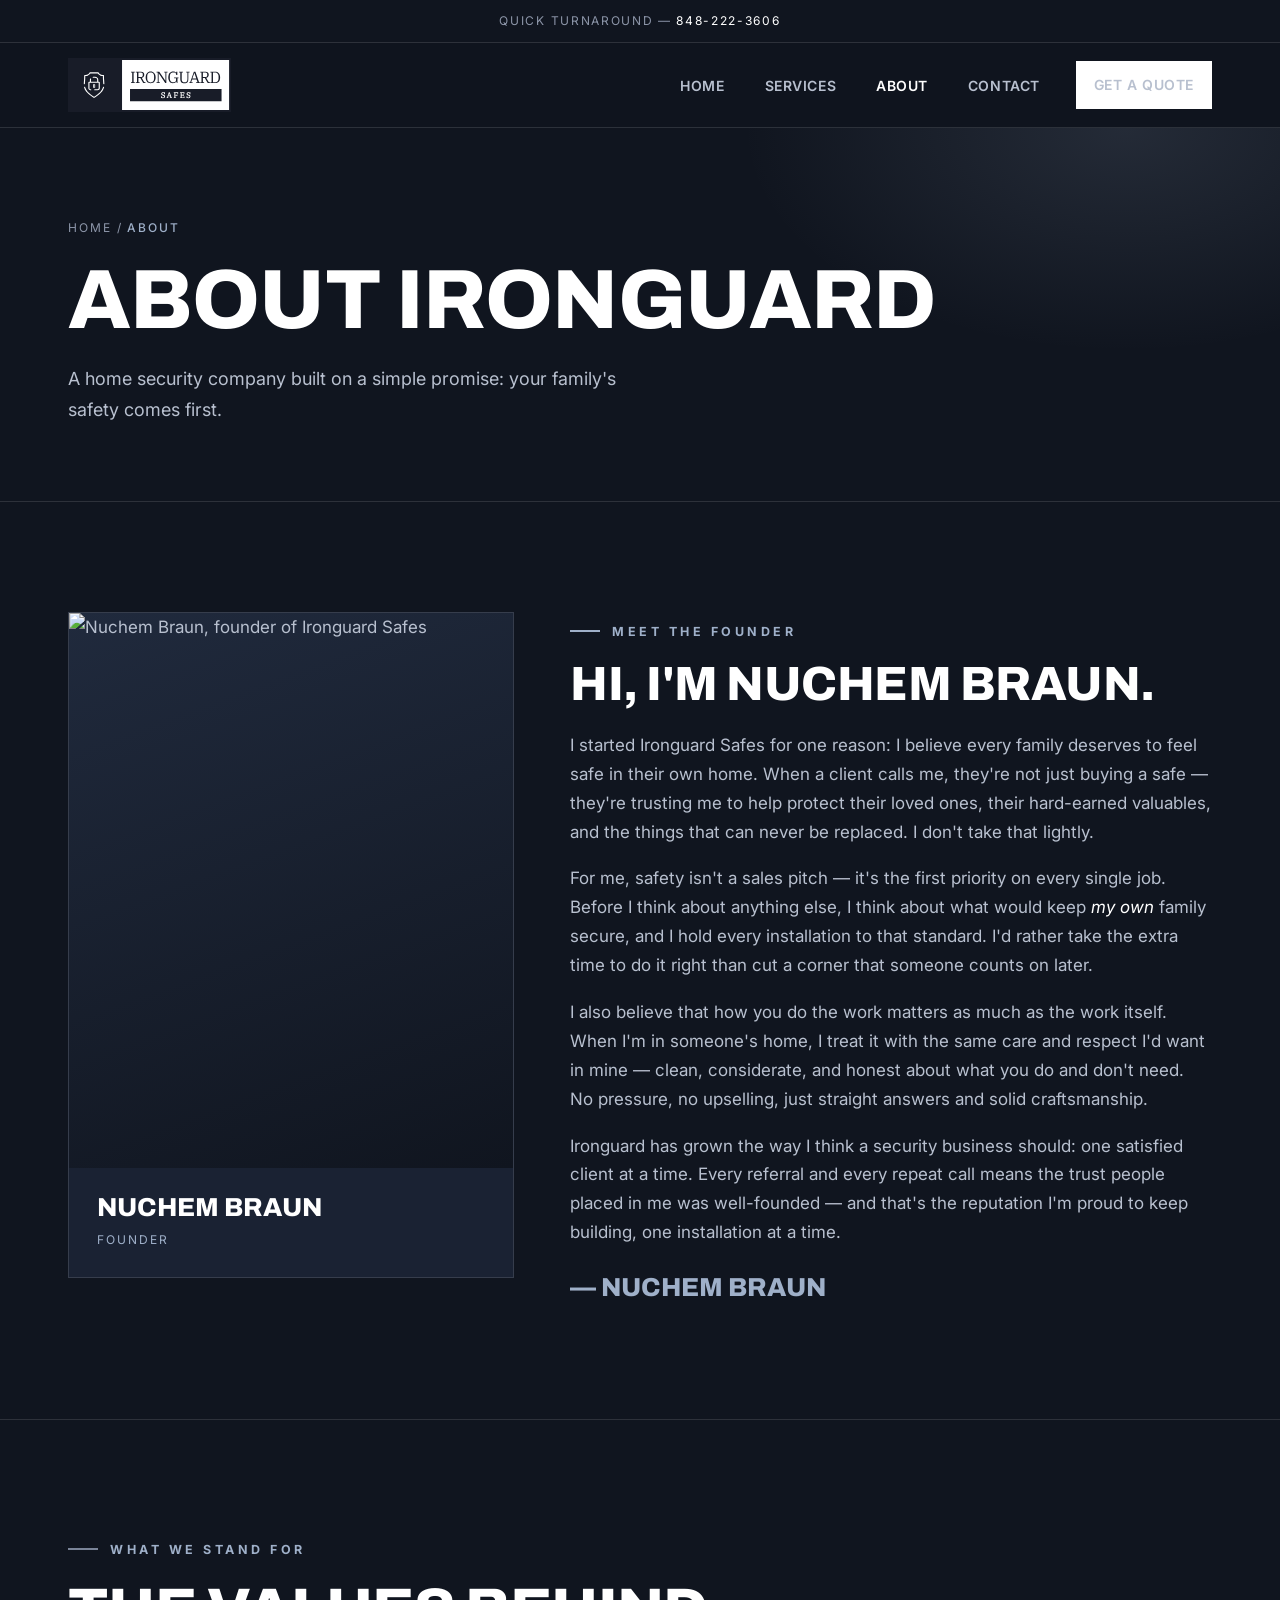
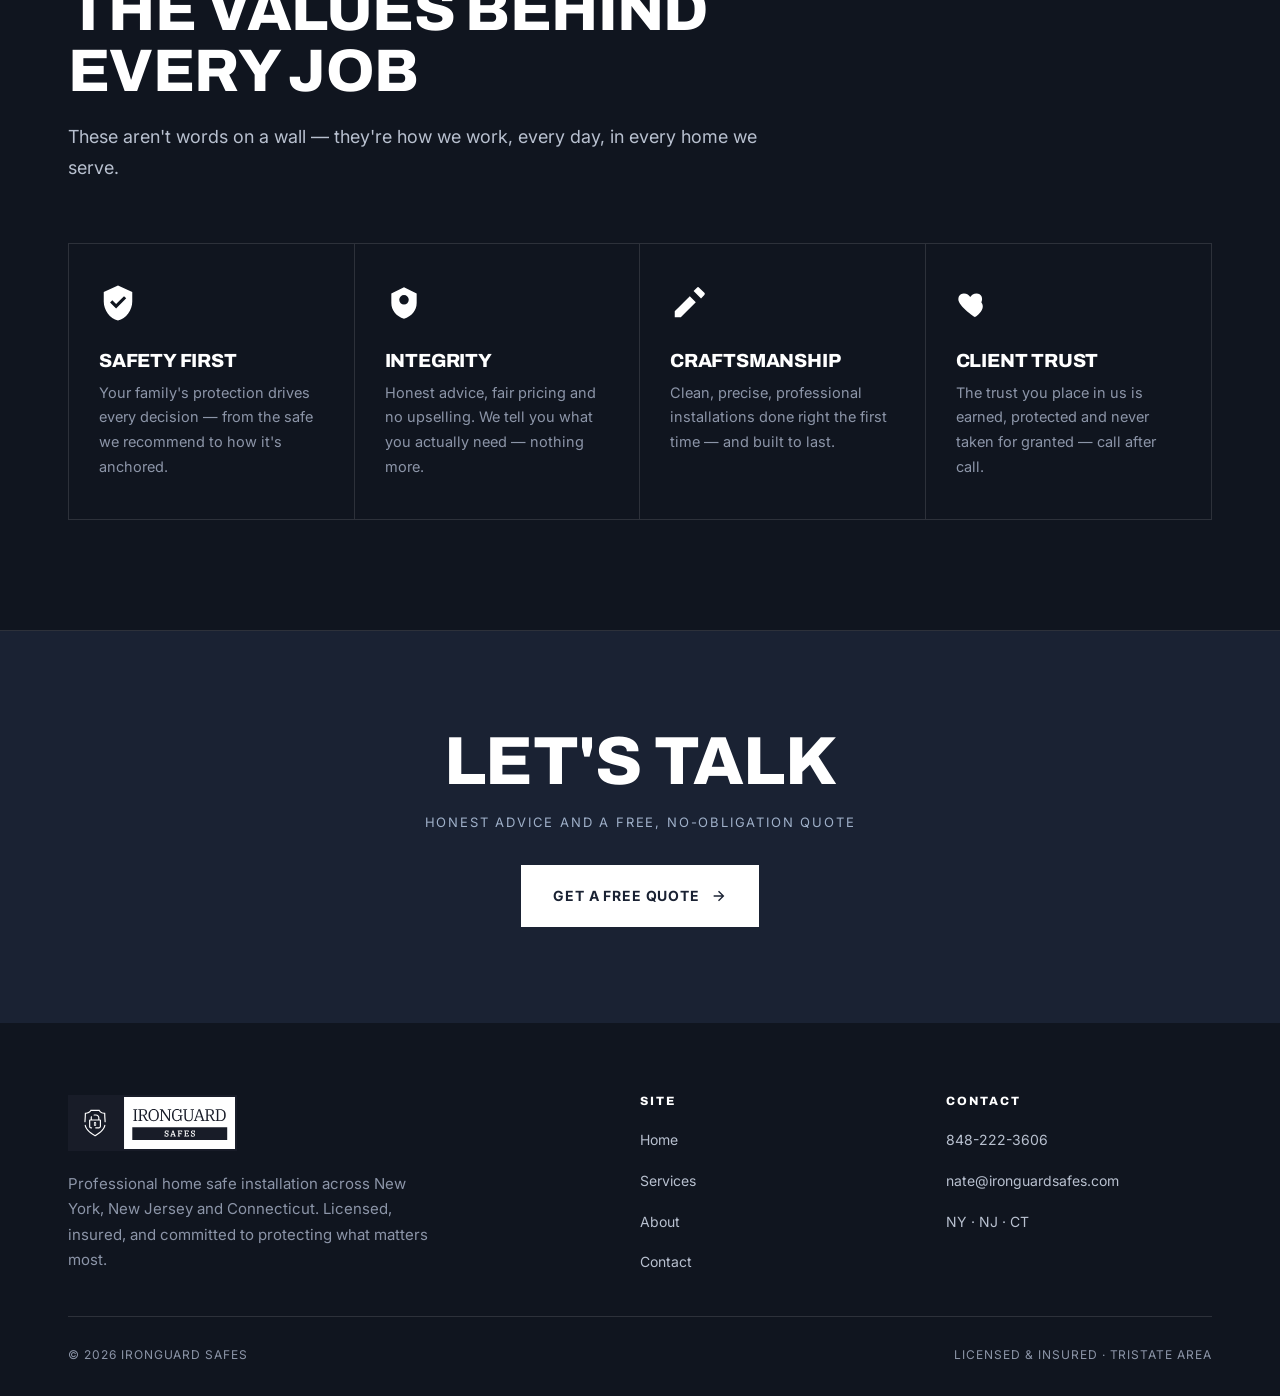
==== commit 6898268a: "Content updates: Shul safes, simpler top bar, remove stats/biometric - Top bar: drop 'Licensed & Ins" ====
--- a/about.html
+++ b/about.html
@@ -9,14 +9,13 @@
   <link rel="preconnect" href="https://fonts.googleapis.com" />
   <link rel="preconnect" href="https://fonts.gstatic.com" crossorigin />
   <link href="https://fonts.googleapis.com/css2?family=Archivo:wght@500;600;700;800&family=Inter:wght@400;500;600;700&display=swap" rel="stylesheet" />
-  <link rel="stylesheet" href="assets/css/style.css" />
+  <link rel="stylesheet" href="assets/css/style.css?v=4" />
 </head>
 <body>
 
   <div class="topbar">
     <div class="wrap topbar__in">
-      <span>Licensed &amp; Insured · Serving NY · NJ · CT</span>
-      <span>Same-Day Availability — <a href="tel:8482223606">848-222-3606</a></span>
+      <span>Quick Turnaround — <a href="tel:8482223606">848-222-3606</a></span>
     </div>
   </div>
 
@@ -109,6 +108,6 @@
     </div>
   </footer>
 
-  <script src="assets/js/main.js"></script>
+  <script src="assets/js/main.js?v=4"></script>
 </body>
 </html>
--- a/assets/css/style.css
+++ b/assets/css/style.css
@@ -45,7 +45,7 @@
 
 /* ---------- top bar ---------- */
 .topbar{background:var(--navy-deep);border-bottom:1px solid var(--line-d);font-size:12px;letter-spacing:.14em;text-transform:uppercase;color:var(--mut-d);}
-.topbar__in{display:flex;justify-content:space-between;align-items:center;height:42px;gap:20px;}
+.topbar__in{display:flex;justify-content:center;align-items:center;height:42px;gap:20px;}
 .topbar a{color:#fff;}
 .topbar a:hover{color:var(--steel);}
 
@@ -229,8 +229,11 @@
 @media(max-width:900px){
   .sec{padding:72px 0;}
   .nav__toggle{display:flex;}
-  .nav__menu{position:fixed;top:126px;left:0;right:0;flex-direction:column;align-items:stretch;gap:0;background:var(--navy);border-bottom:1px solid var(--line-d);padding:8px 0;transform:translateY(-140%);transition:transform .35s var(--ease);}
-  .nav__menu.open{transform:translateY(0);}
+  .nav__menu{position:absolute;top:100%;left:0;right:0;flex-direction:column;align-items:stretch;gap:0;background:var(--navy);border-bottom:1px solid var(--line-d);padding:8px 0;display:none;box-shadow:0 20px 40px rgba(0,0,0,.4);}
+  .nav__menu.open{display:flex;}
   .nav__menu a{padding:16px 28px;border-bottom:1px solid var(--line-d);}
   .nav__cta{margin:12px 28px;}
+  .nav__cta a{justify-content:center;}
+  .topbar__in{justify-content:center;}
+  .topbar__in span:first-child{display:none;}
 }
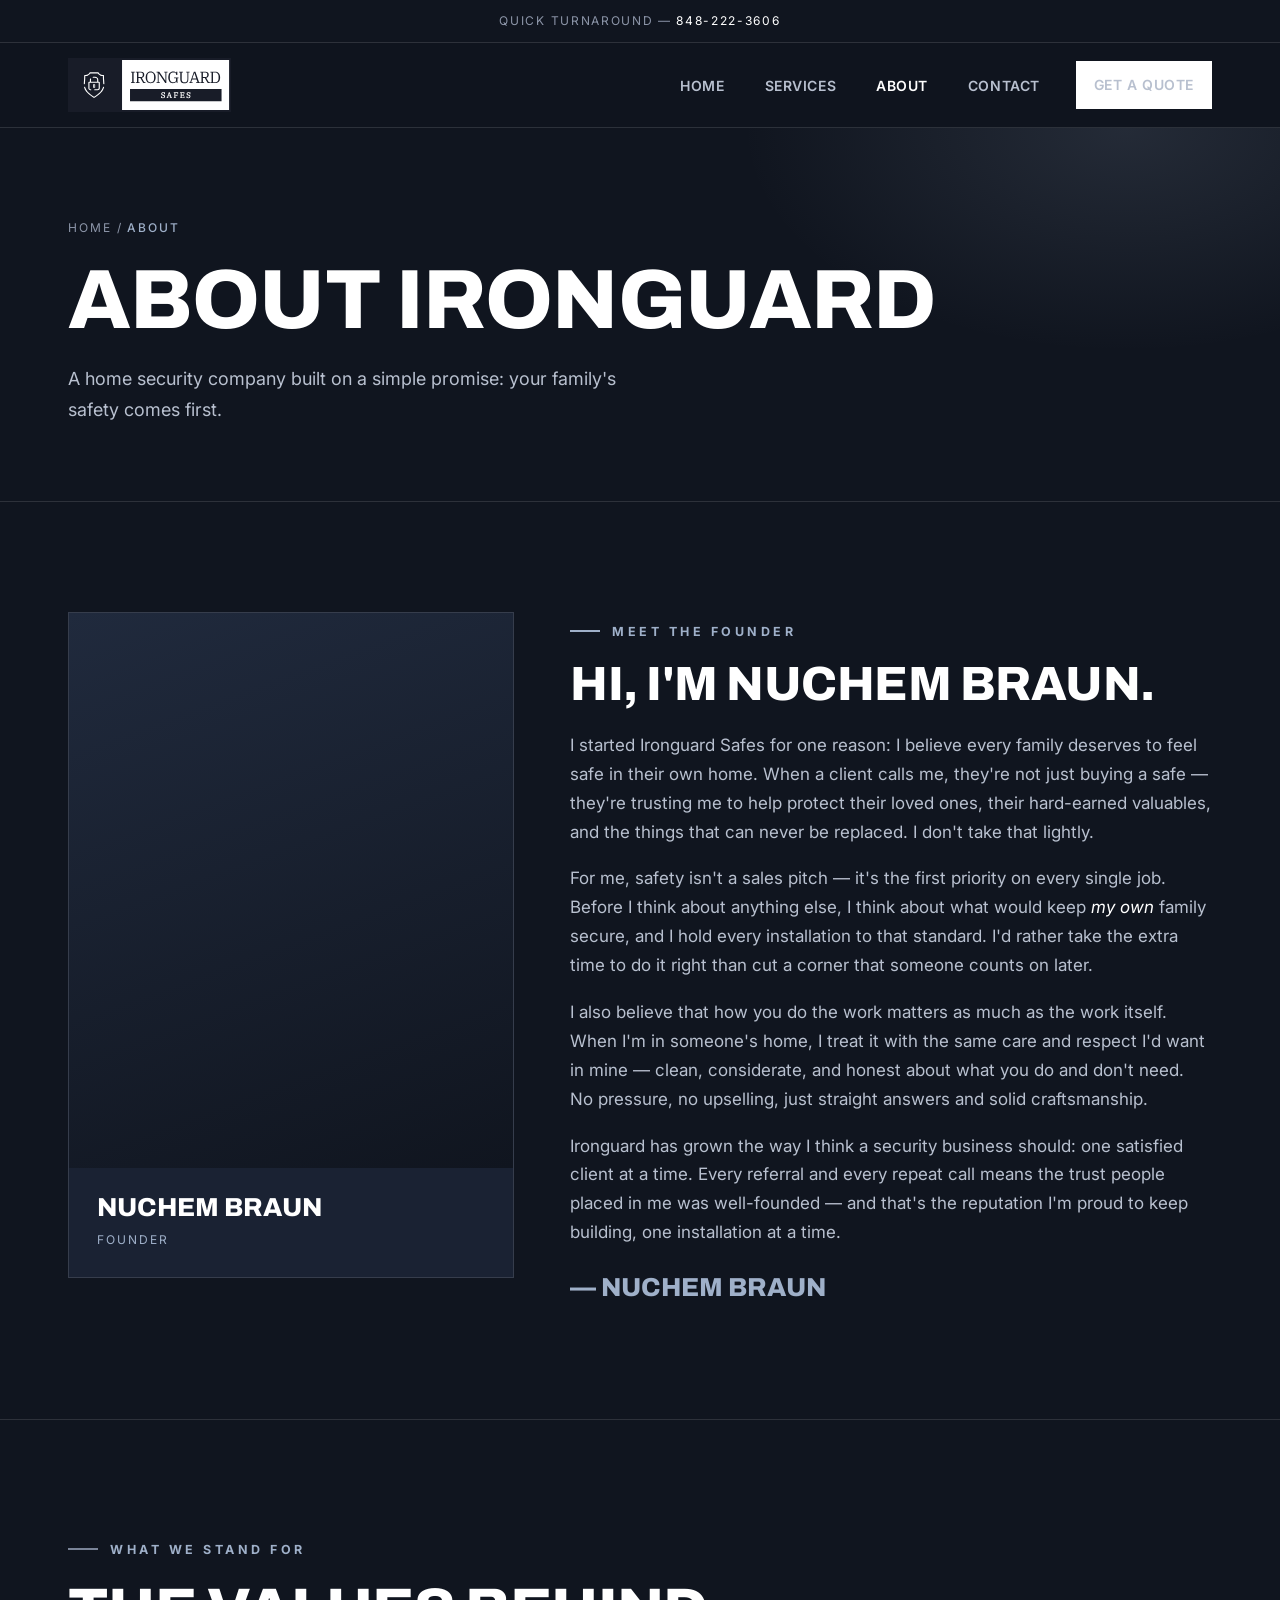
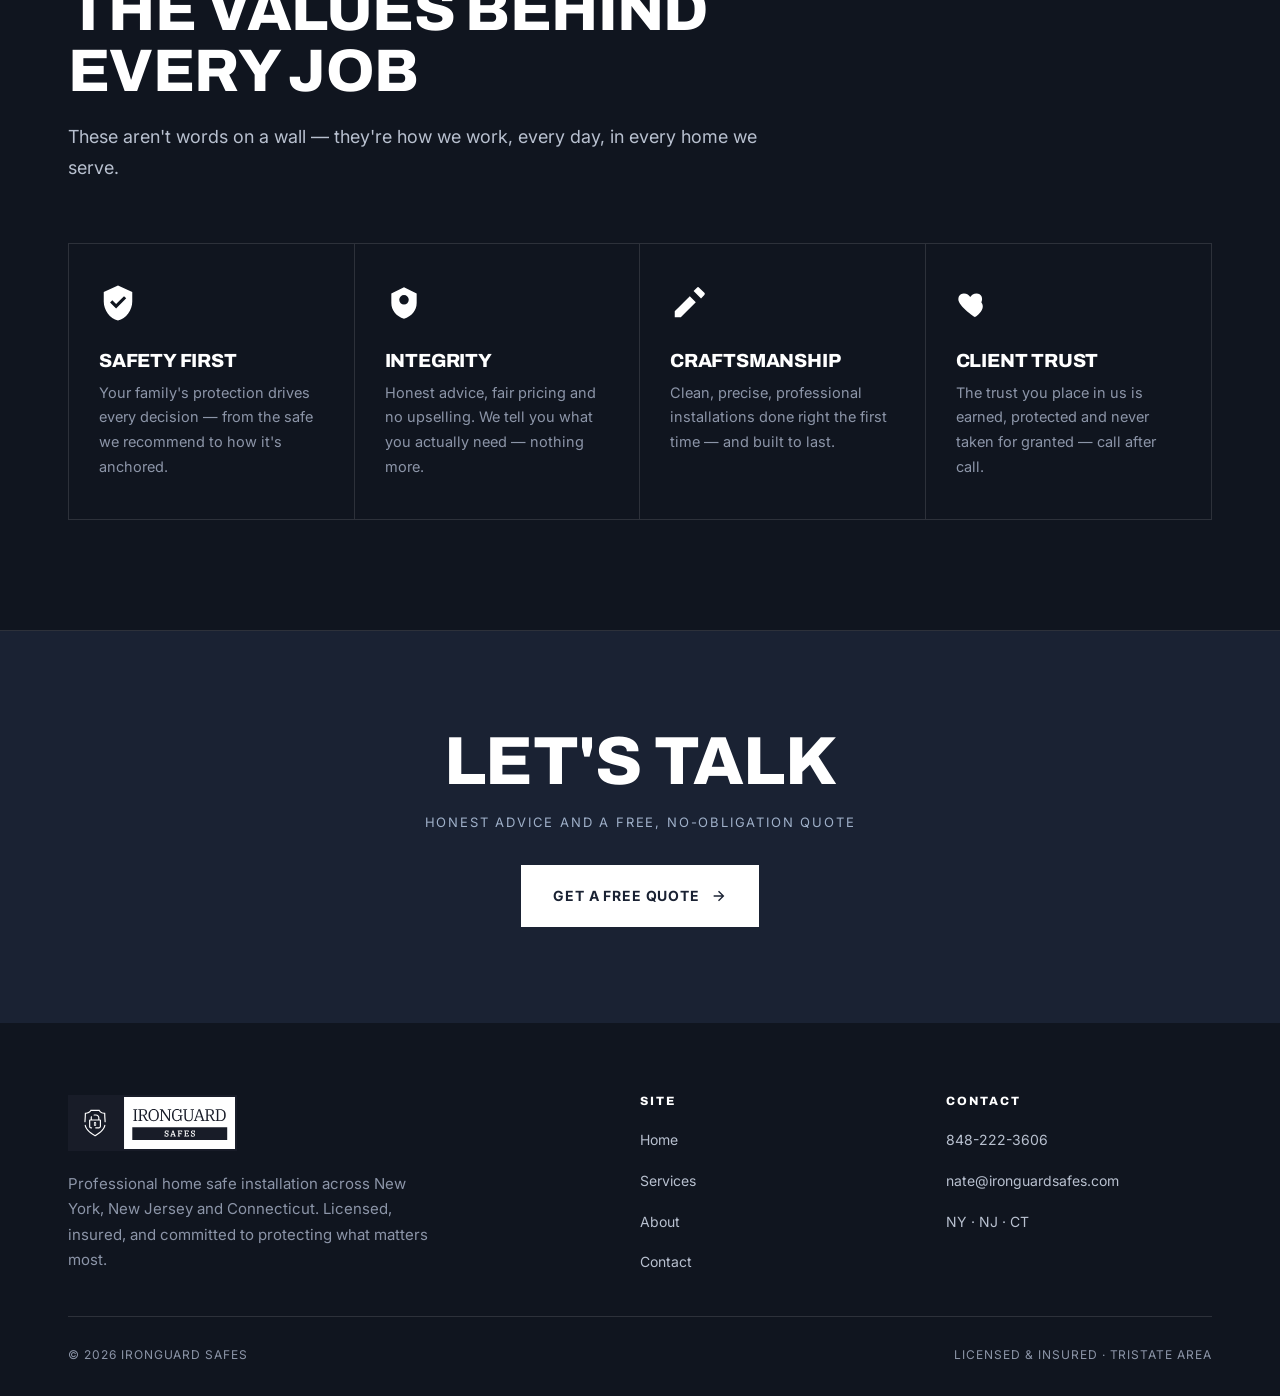
==== commit cb462408: "About: point founder photo at assets/images/nuchem-braun.jpg (graceful navy fallback until uploaded)" ====
--- a/about.html
+++ b/about.html
@@ -5,11 +5,11 @@
   <meta name="viewport" content="width=device-width, initial-scale=1.0" />
   <title>About — Ironguard Safes | Founded by Nuchem Braun</title>
   <meta name="description" content="Meet Nuchem Braun, founder of Ironguard Safes. Built on safety, integrity, craftsmanship and client trust — protecting tristate-area homes one installation at a time." />
-  <link rel="icon" type="image/svg+xml" href="assets/images/favicon.svg" />
+  <link rel="icon" type="image/svg+xml" href="assets/images/favicon.svg?v=5" />
   <link rel="preconnect" href="https://fonts.googleapis.com" />
   <link rel="preconnect" href="https://fonts.gstatic.com" crossorigin />
   <link href="https://fonts.googleapis.com/css2?family=Archivo:wght@500;600;700;800&family=Inter:wght@400;500;600;700&display=swap" rel="stylesheet" />
-  <link rel="stylesheet" href="assets/css/style.css?v=4" />
+  <link rel="stylesheet" href="assets/css/style.css?v=5" />
 </head>
 <body>
 
@@ -21,7 +21,7 @@
 
   <header class="nav" id="top">
     <div class="wrap nav__in">
-      <a href="index.html" class="nav__logo" aria-label="Ironguard Safes home"><img src="assets/images/logo.svg" alt="Ironguard Safes" /></a>
+      <a href="index.html" class="nav__logo" aria-label="Ironguard Safes home"><img src="assets/images/logo.svg?v=5" alt="Ironguard Safes" /></a>
       <nav>
         <ul class="nav__menu" id="navMenu">
           <li><a href="index.html">Home</a></li>
@@ -46,7 +46,7 @@
   <section class="sec">
     <div class="wrap bio">
       <aside class="bio__card reveal">
-        <div class="bio__photo"><img src="https://images.unsplash.com/photo-1507003211169-0a1dd7228f2d?auto=format&fit=crop&w=800&q=80" alt="Nuchem Braun, founder of Ironguard Safes" /></div>
+        <div class="bio__photo"><img src="assets/images/nuchem-braun.jpg?v=1" alt="Nuchem Braun, founder of Ironguard Safes" onerror="this.style.display='none'" /></div>
         <div class="bio__meta"><div class="nm">Nuchem Braun</div><div class="rl">Founder</div></div>
       </aside>
       <div class="bio__body reveal">
@@ -89,7 +89,7 @@
     <div class="wrap">
       <div class="footer__grid">
         <div>
-          <div class="footer__logo"><img src="assets/images/logo.svg" alt="Ironguard Safes" /></div>
+          <div class="footer__logo"><img src="assets/images/logo.svg?v=5" alt="Ironguard Safes" /></div>
           <p class="footer__about">Professional home safe installation across New York, New Jersey and Connecticut. Licensed, insured, and committed to protecting what matters most.</p>
         </div>
         <div>
@@ -108,6 +108,6 @@
     </div>
   </footer>
 
-  <script src="assets/js/main.js?v=4"></script>
+  <script src="assets/js/main.js?v=5"></script>
 </body>
 </html>
--- a/assets/css/style.css
+++ b/assets/css/style.css
@@ -131,11 +131,13 @@
 
 /* ---------- process ---------- */
 .steps{display:grid;grid-template-columns:repeat(3,1fr);gap:30px;}
-.step{border-top:3px solid var(--navy);padding-top:26px;}
+.step{border-top:3px solid var(--steel);padding-top:26px;}
 .sec--light .step{border-top-color:var(--ink);}
 .step b{font-family:var(--disp);font-weight:800;font-size:50px;color:var(--steel);display:block;line-height:1;}
-.step h3{font-size:22px;color:var(--ink);margin:12px 0 10px;}
-.step p{font-size:15px;color:var(--body-l);}
+.step h3{font-size:22px;color:#fff;margin:12px 0 10px;}
+.sec--light .step h3{color:var(--ink);}
+.step p{font-size:15px;color:var(--body-d);}
+.sec--light .step p{color:var(--body-l);}
 @media(max-width:760px){.steps{grid-template-columns:1fr;gap:24px;}}
 
 /* ---------- CTA band ---------- */
